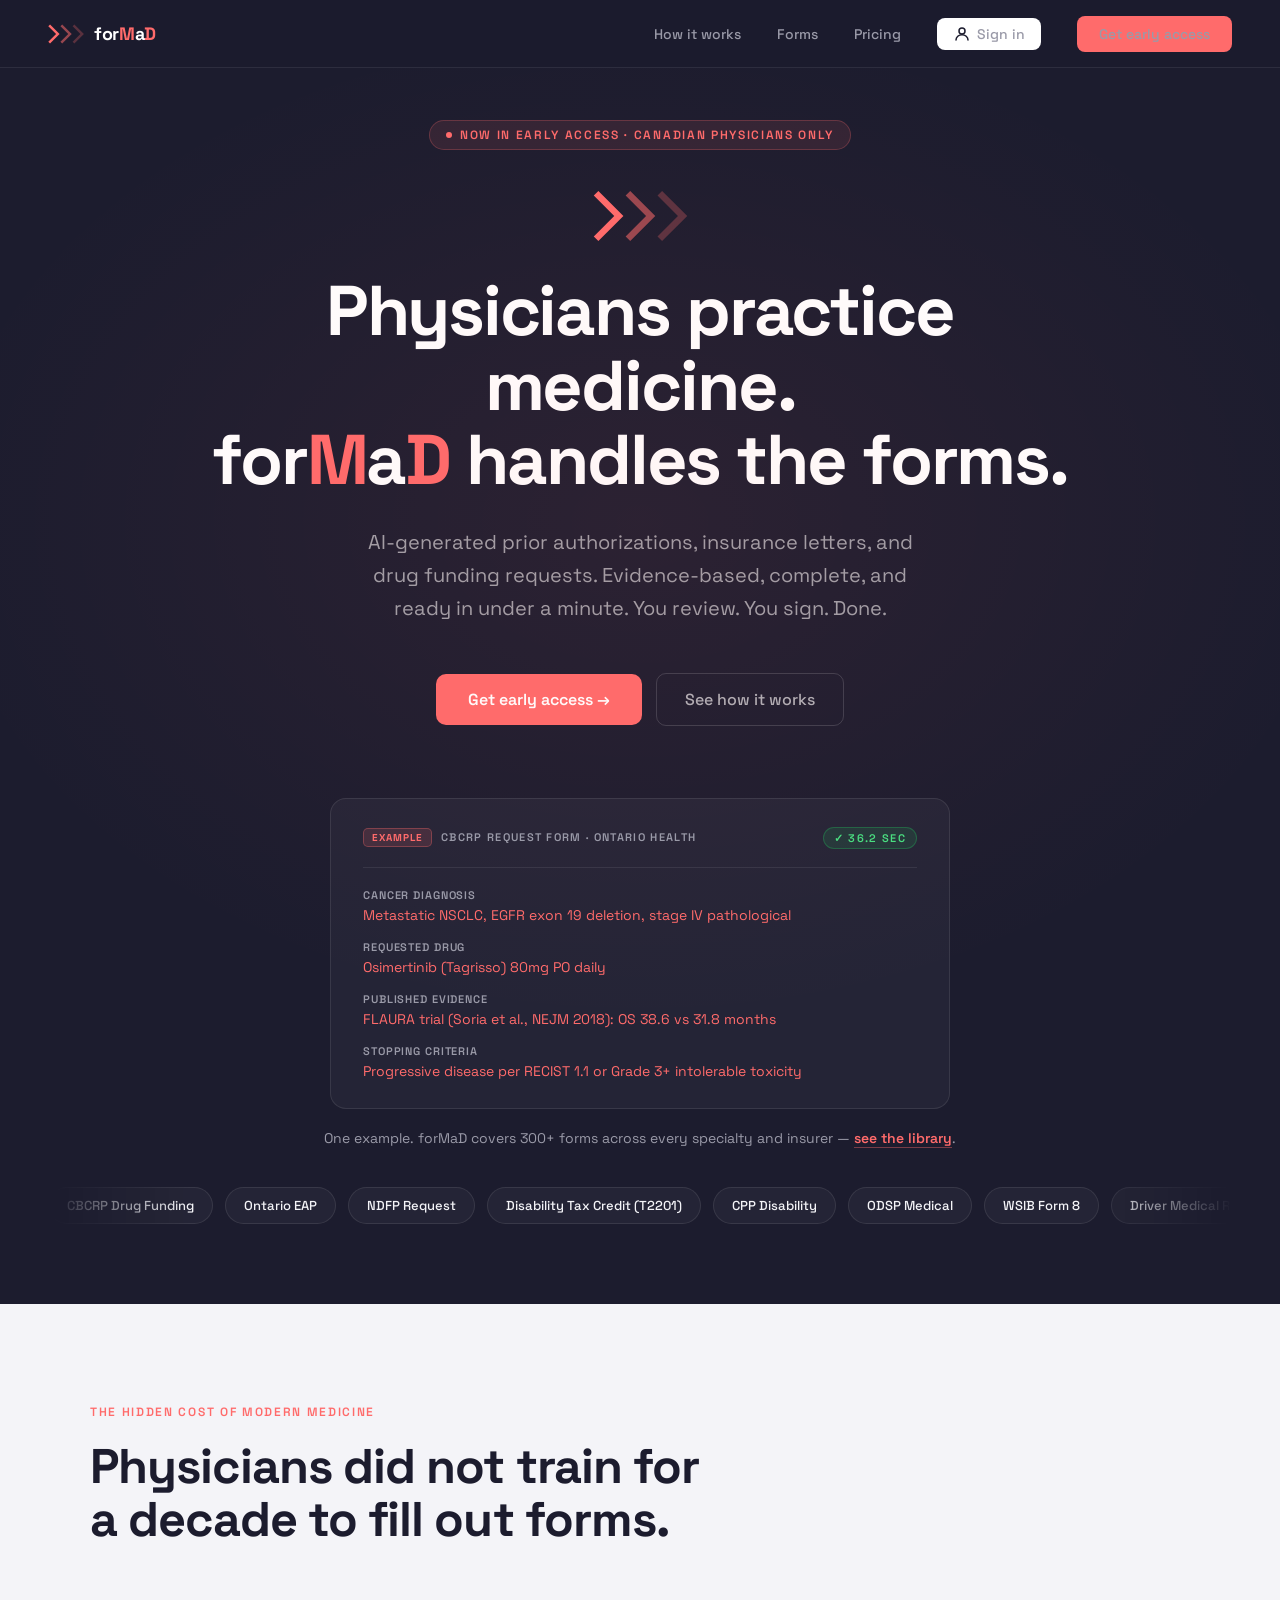
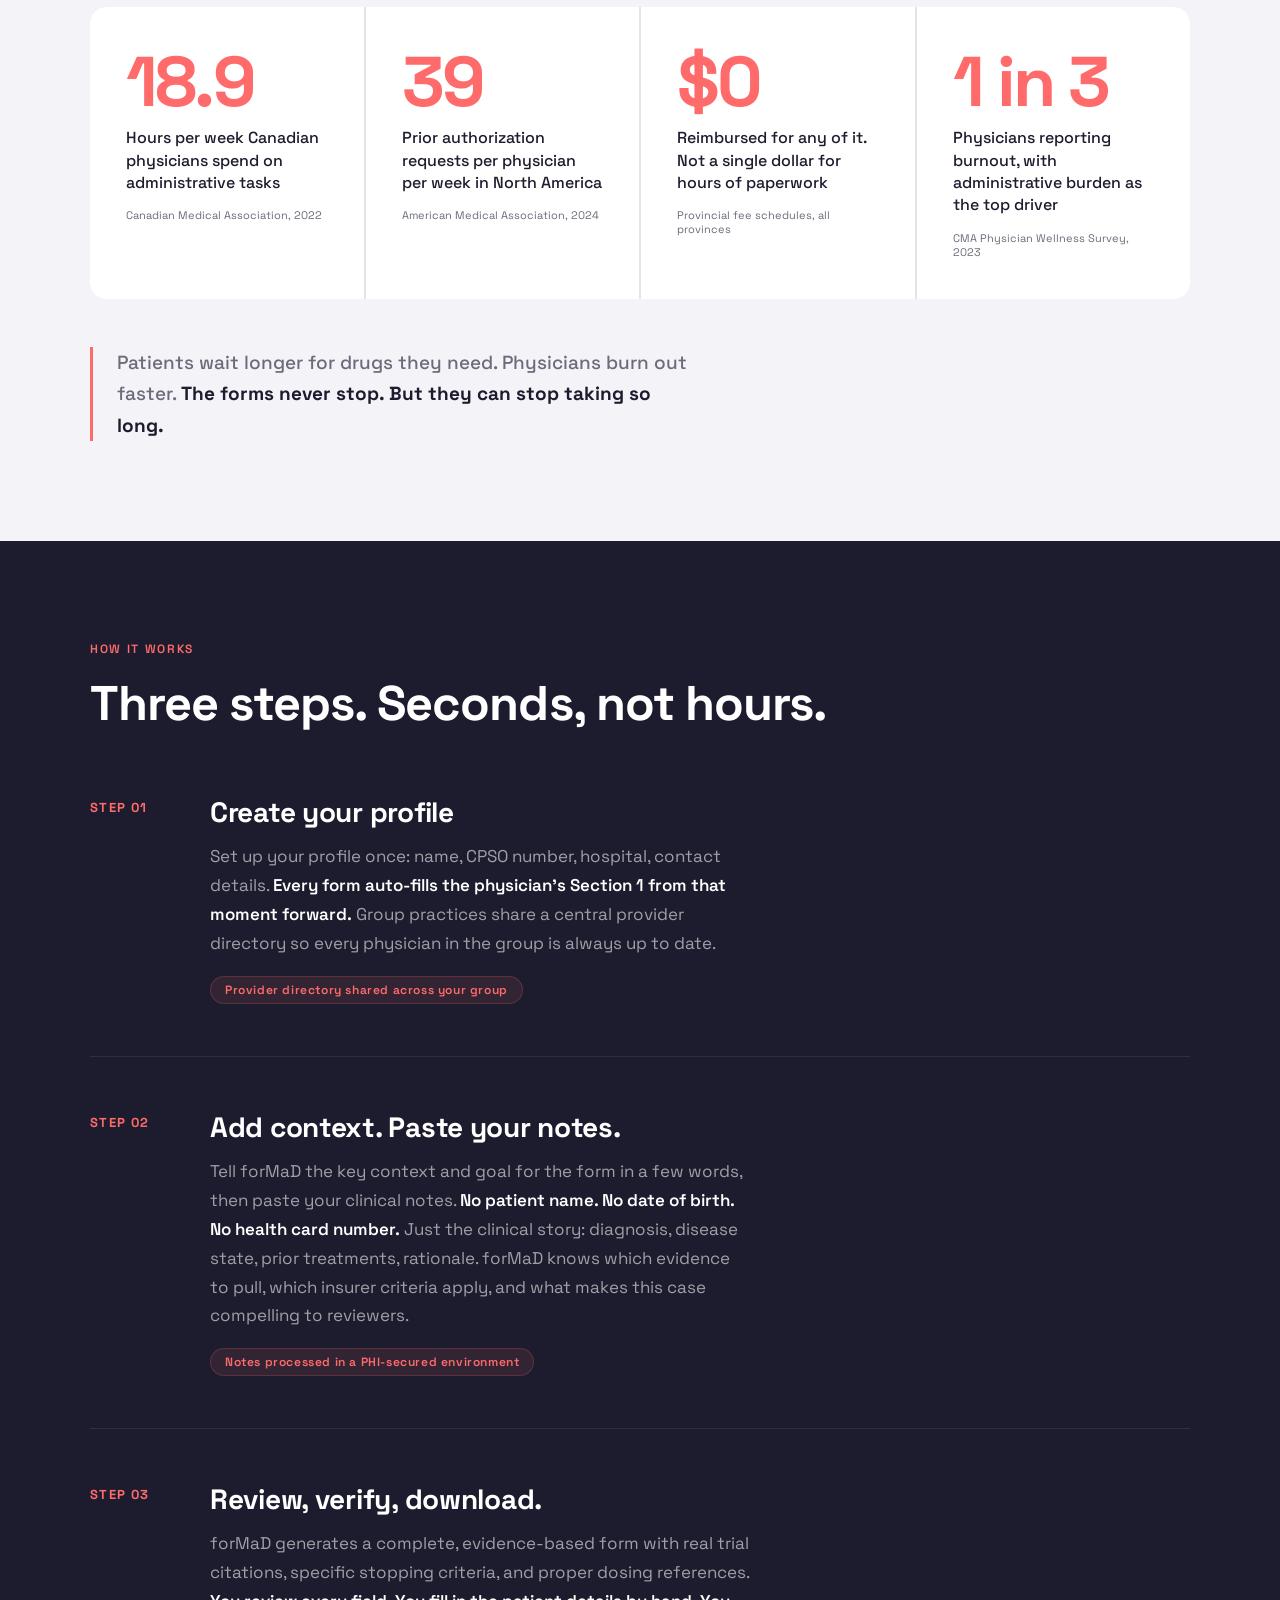
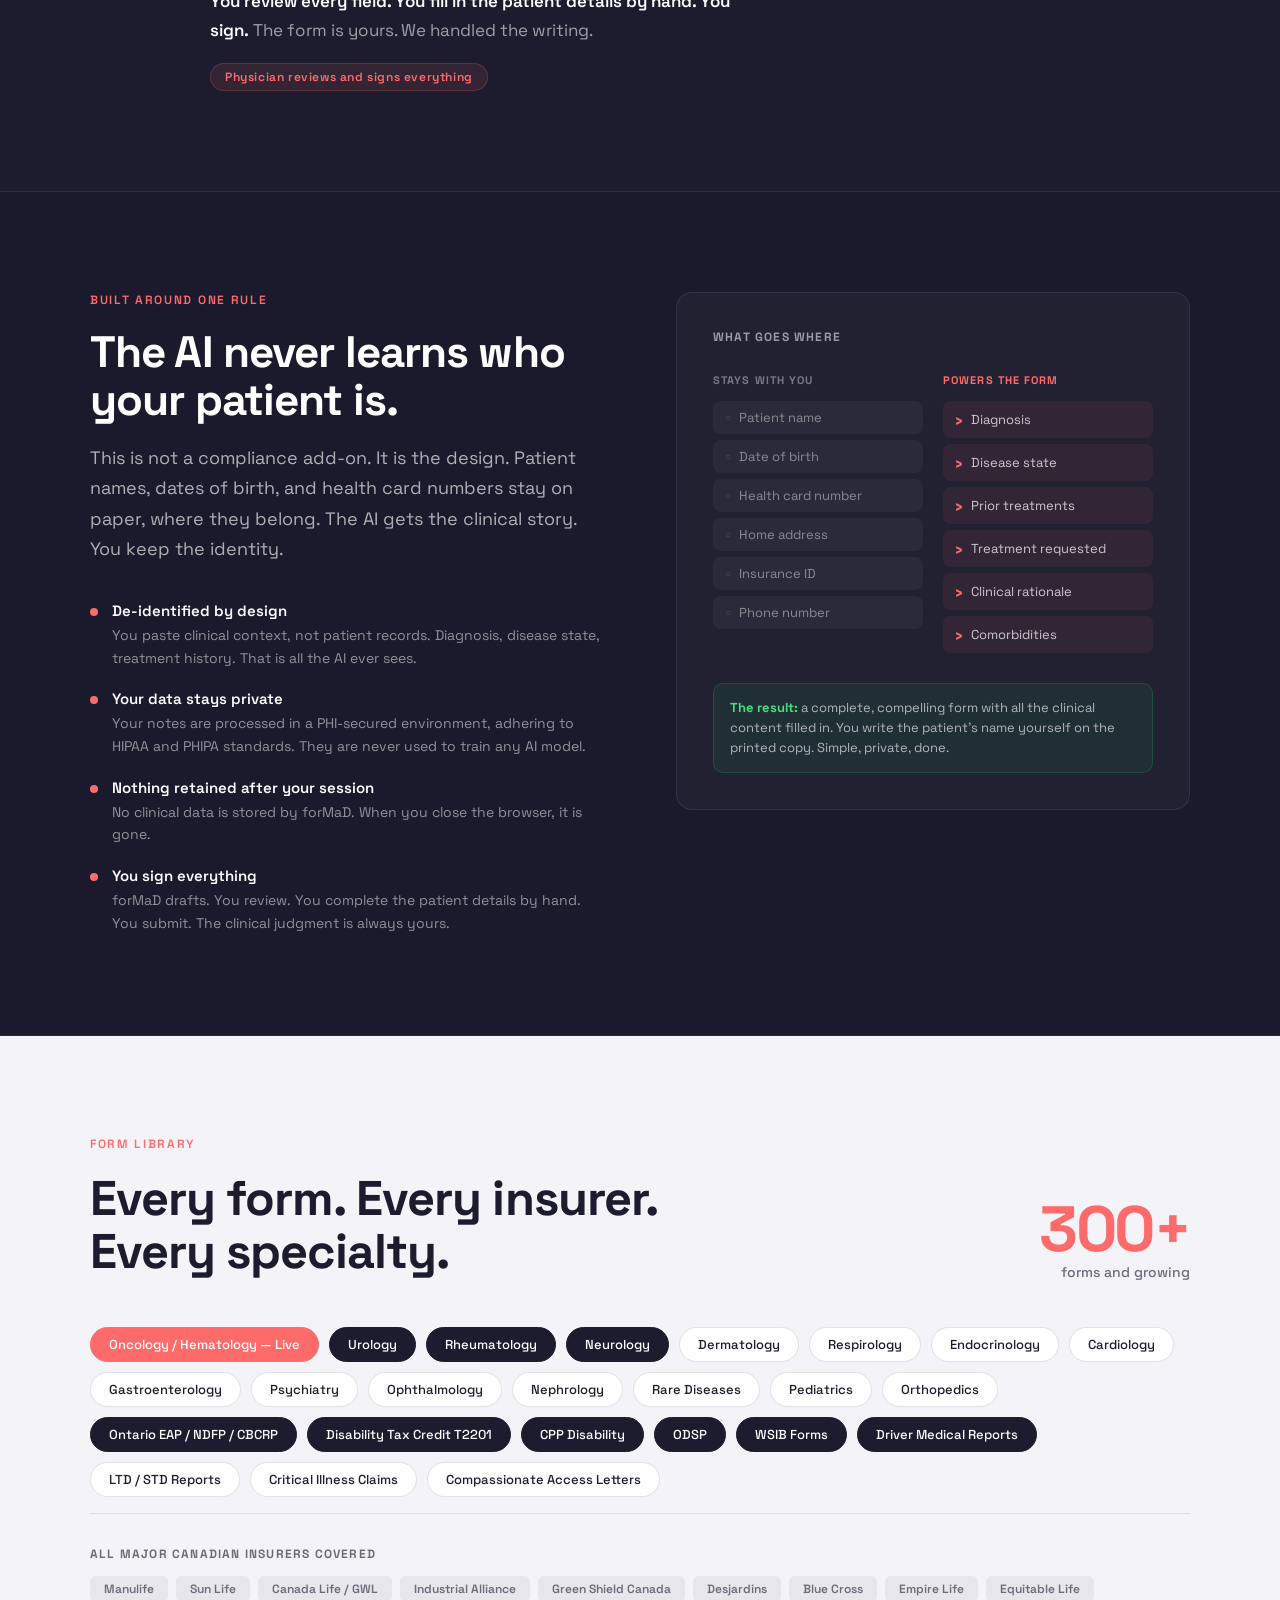
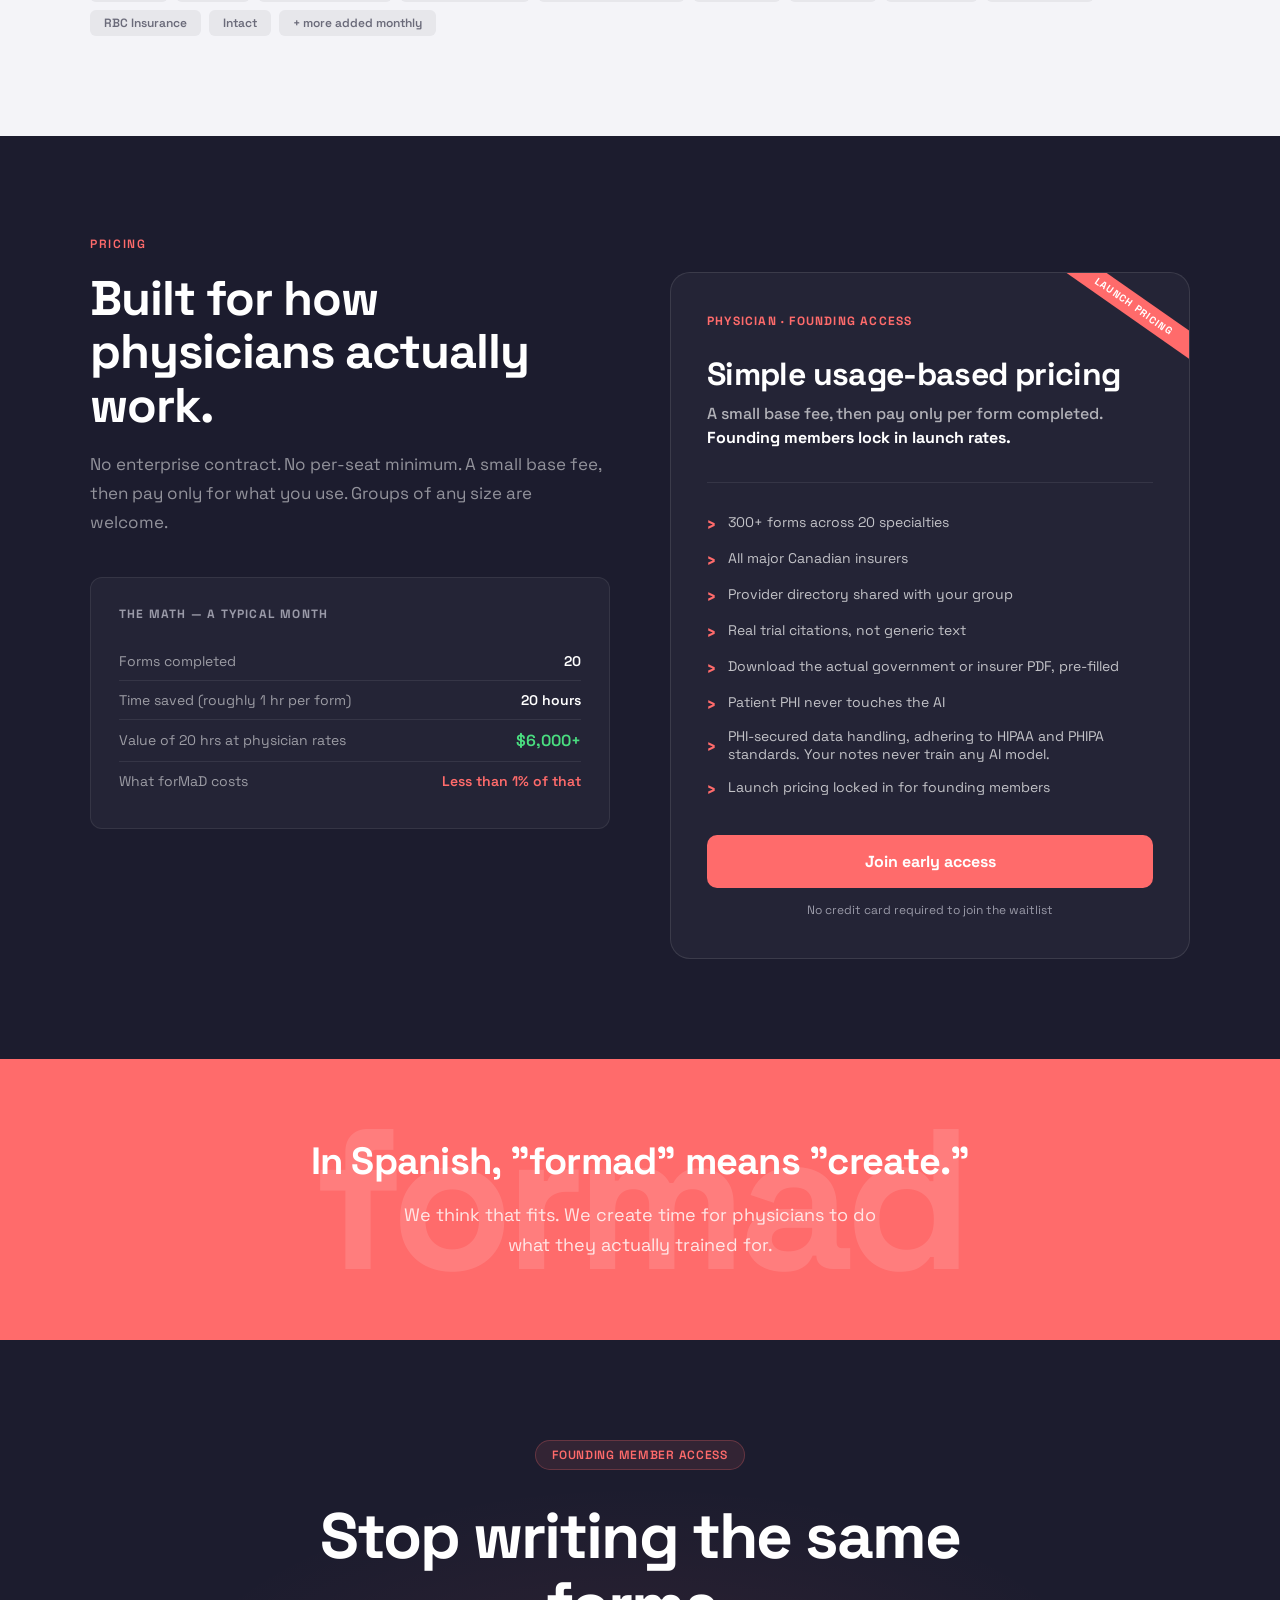
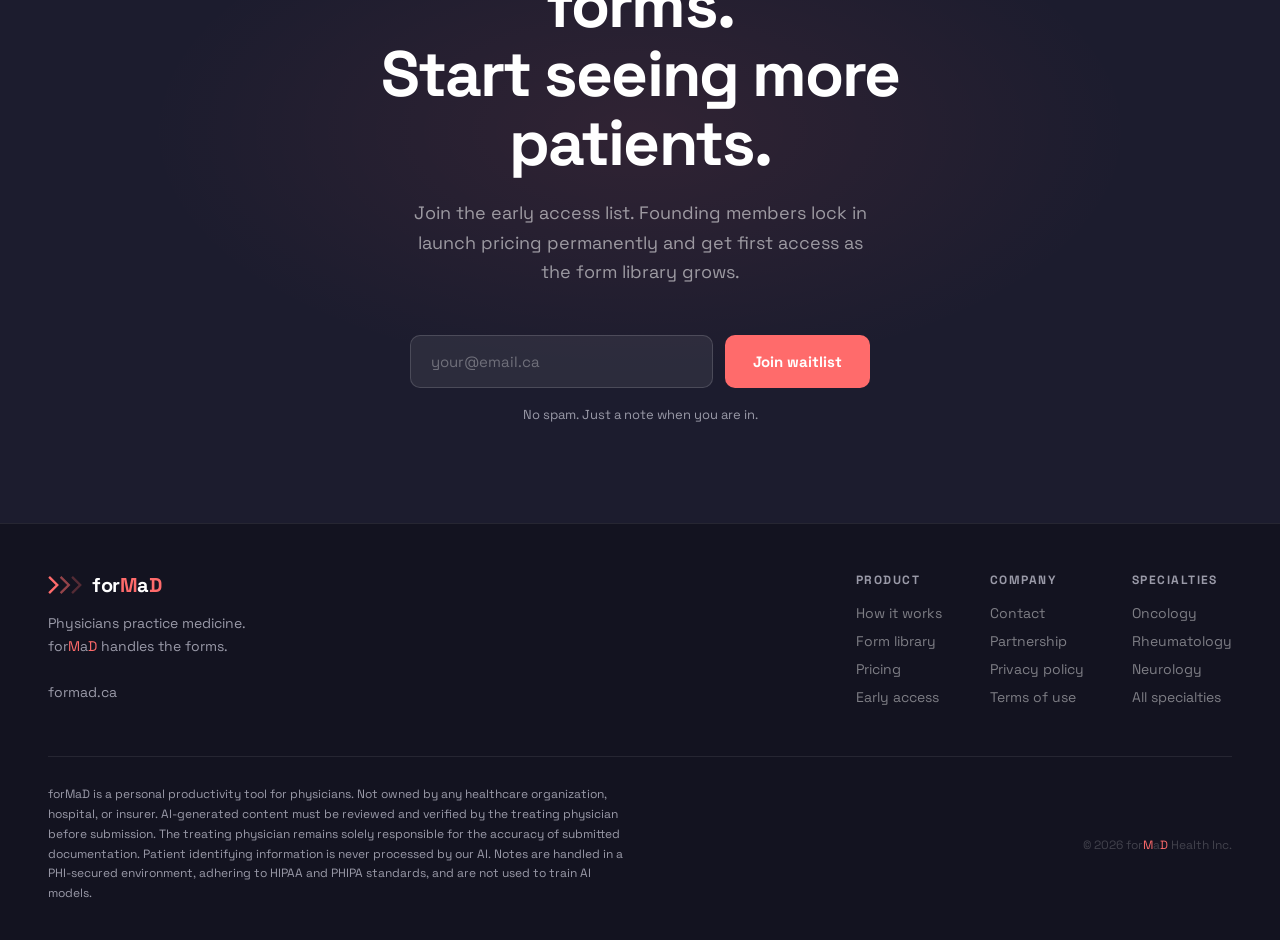
==== index.html @ 72b1dca3 "Add files via upload" ====
<!DOCTYPE html>
<html lang="en">
<head>
  <meta charset="UTF-8">
  <meta name="viewport" content="width=device-width, initial-scale=1.0">
  <title>forMaD — Physicians practice medicine. forMaD handles the forms.</title>
  <meta name="description" content="AI-assisted prior authorization and medical form completion for Canadian specialist physicians. 300+ forms, every insurer, every specialty.">
  <link rel="preconnect" href="https://fonts.googleapis.com">
  <link rel="preconnect" href="https://fonts.gstatic.com" crossorigin>
  <link href="https://fonts.googleapis.com/css2?family=Space+Grotesk:wght@300;400;500;600;700&display=swap" rel="stylesheet">
  <style>
    *, *::before, *::after { box-sizing: border-box; margin: 0; padding: 0; }

    :root {
      --dark:   #1C1C2E;
      --coral:  #FF6B6B;
      --c55:    rgba(255,107,107,0.55);
      --c25:    rgba(255,107,107,0.25);
      --c10:    rgba(255,107,107,0.10);
      --white:  #FFFFFF;
      --off:    #F4F4F8;
      --muted:  #9A9AA8;
      --dim:    #6B6B7A;
      --border: rgba(255,255,255,0.08);
      --r:      14px;
    }

    html { scroll-behavior: smooth; }

    body {
      font-family: 'Space Grotesk', sans-serif;
      background: var(--dark);
      color: var(--white);
      -webkit-font-smoothing: antialiased;
      overflow-x: hidden;
    }

    /* forMaD wordmark: M and D coral. Only in nav, hero h1, footer. Body text: plain forMaD */
    em.wm {
      font-style: normal;
      color: var(--coral);
    }

    /* ── NAV ─────────────────────────────────────────────────────────── */
    nav {
      position: fixed; top: 0; left: 0; right: 0; z-index: 100;
      display: flex; align-items: center; justify-content: space-between;
      padding: 0 48px; height: 68px;
      background: rgba(28,28,46,0.88);
      backdrop-filter: blur(16px);
      border-bottom: 1px solid var(--border);
    }

    .nav-logo { display: flex; align-items: center; gap: 10px; text-decoration: none; }

    /* chevron mark uses inline SVG from brand file */

    .nav-wordmark {
      font-size: 18px; font-weight: 700; letter-spacing: -0.02em; color: var(--white);
    }

    .nav-links { display: flex; align-items: center; gap: 36px; }
    .nav-links a {
      font-size: 14px; font-weight: 500; color: var(--muted);
      text-decoration: none; transition: color 0.2s;
    }
    .nav-links a:hover { color: var(--white); }

    .nav-cta {
      background: var(--coral); color: var(--white);
      padding: 9px 22px; border-radius: 8px;
      font-size: 14px; font-weight: 600;
      text-decoration: none; transition: opacity 0.2s;
    }
    .nav-cta:hover { opacity: 0.88; color: var(--white); }

    /* ── HERO ────────────────────────────────────────────────────────── */
    .hero {
      min-height: 100vh;
      display: flex; flex-direction: column;
      align-items: center; justify-content: center;
      padding: 120px 48px 80px;
      position: relative; overflow: hidden;
      text-align: center;
    }

    .hero::before {
      content: '';
      position: absolute; inset: 0;
      background: radial-gradient(ellipse 80% 55% at 50% 40%, rgba(255,107,107,0.07) 0%, transparent 70%);
      pointer-events: none;
    }

    .hero-eyebrow {
      display: inline-flex; align-items: center; gap: 8px;
      font-size: 12px; font-weight: 600; letter-spacing: 0.14em;
      text-transform: uppercase; color: var(--coral);
      background: var(--c10); border: 1px solid rgba(255,107,107,0.25);
      padding: 6px 16px; border-radius: 100px;
      margin-bottom: 40px;
    }

    .hero-eyebrow::before {
      content: ''; width: 6px; height: 6px;
      background: var(--coral); border-radius: 50%;
      animation: pulse 2s ease-in-out infinite;
    }

    @keyframes pulse {
      0%, 100% { opacity: 1; transform: scale(1); }
      50% { opacity: 0.35; transform: scale(0.65); }
    }

    .hero-mark {
      display: flex; justify-content: center; gap: 8px;
      margin-bottom: 32px;
    }

    .hero-h1 {
      font-size: clamp(40px, 5.5vw, 76px);
      font-weight: 700; line-height: 1.06;
      letter-spacing: -0.03em;
      max-width: 860px; margin: 0 auto 28px;
      color: var(--white);
    }

    /* Second line: M and D coral only */
    .hero-h1 .line2 { display: block; color: var(--white); }

    .hero-sub {
      font-size: clamp(16px, 1.8vw, 20px);
      font-weight: 400; line-height: 1.65;
      color: rgba(255,255,255,0.58);
      max-width: 560px; margin: 0 auto 48px;
    }

    .hero-actions {
      display: flex; gap: 14px; align-items: center;
      justify-content: center; flex-wrap: wrap;
    }

    .btn-primary {
      background: var(--coral); color: var(--white);
      padding: 15px 32px; border-radius: 10px;
      font-size: 16px; font-weight: 600;
      text-decoration: none; transition: all 0.2s;
      display: inline-flex; align-items: center; gap: 8px;
    }
    .btn-primary:hover { opacity: 0.9; transform: translateY(-1px); }

    .btn-ghost {
      color: rgba(255,255,255,0.65); padding: 15px 28px;
      border-radius: 10px; border: 1px solid rgba(255,255,255,0.15);
      font-size: 16px; font-weight: 500;
      text-decoration: none; transition: all 0.2s;
    }
    .btn-ghost:hover { border-color: rgba(255,255,255,0.35); color: var(--white); }

    /* Form preview */
    .form-preview {
      margin-top: 72px;
      background: rgba(255,255,255,0.04);
      border: 1px solid rgba(255,255,255,0.09);
      border-radius: 16px; padding: 28px 32px;
      max-width: 620px; width: 100%;
      text-align: left; position: relative;
    }

    .form-preview-header {
      font-size: 11px; font-weight: 600; letter-spacing: 0.12em;
      text-transform: uppercase; color: var(--muted);
      padding-bottom: 18px; border-bottom: 1px solid rgba(255,255,255,0.08);
      margin-bottom: 20px; display: flex; align-items: center; justify-content: space-between;
    }

    .fp-badge {
      display: inline-flex; align-items: center; gap: 6px;
      background: rgba(34,197,94,0.12); border: 1px solid rgba(34,197,94,0.3);
      color: #4ade80; padding: 3px 10px; border-radius: 100px;
      font-size: 11px; font-weight: 600;
    }

    .fp-example {
      display: inline-block; margin-right: 9px;
      background: rgba(255,107,107,0.14); border: 1px solid rgba(255,107,107,0.32);
      color: var(--coral); padding: 2px 8px; border-radius: 5px;
      font-size: 10px; font-weight: 700; letter-spacing: 0.1em;
    }

    .fp-caption {
      margin-top: 20px; text-align: center; font-size: 14px; color: var(--muted);
    }
    .fp-caption a { color: var(--coral); text-decoration: none; font-weight: 600; border-bottom: 1px solid rgba(255,107,107,0.4); }
    .fp-caption a:hover { border-bottom-color: var(--coral); }

    /* Rolling form-examples ticker */
    .ticker {
      margin-top: 40px; width: 100%; max-width: 100vw; overflow: hidden;
      -webkit-mask-image: linear-gradient(90deg, transparent, #000 12%, #000 88%, transparent);
      mask-image: linear-gradient(90deg, transparent, #000 12%, #000 88%, transparent);
    }
    .ticker-track {
      display: inline-flex; gap: 12px; white-space: nowrap;
      animation: tickerScroll 48s linear infinite;
      will-change: transform;
    }
    .ticker:hover .ticker-track { animation-play-state: paused; }
    .ticker-item {
      flex: 0 0 auto;
      background: rgba(255,255,255,0.04); border: 1px solid rgba(255,255,255,0.09);
      border-radius: 100px; padding: 9px 18px;
      font-size: 13px; font-weight: 500; color: var(--off);
    }
    @keyframes tickerScroll {
      from { transform: translateX(0); }
      to { transform: translateX(-50%); }
    }
    @media (prefers-reduced-motion: reduce) {
      .ticker-track { animation: none; }
    }

    .form-row { display: flex; flex-direction: column; gap: 4px; margin-bottom: 16px; }
    .form-row:last-of-type { margin-bottom: 0; }
    .form-label { font-size: 11px; font-weight: 600; letter-spacing: 0.08em; text-transform: uppercase; color: var(--muted); }
    .form-value {
      font-size: 14px; font-weight: 400; color: var(--coral);
      overflow: hidden; white-space: nowrap;
      max-width: 0; opacity: 0;
    }
    .form-value.v1 { animation: revealText 1.2s ease 0.8s forwards; }
    .form-value.v2 { animation: revealText 1.4s ease 2.4s forwards; }
    .form-value.v3 { animation: revealText 1.1s ease 4.2s forwards; }
    .form-value.v4 { animation: revealText 0.9s ease 5.8s forwards; }

    @keyframes revealText {
      0%   { max-width: 0; opacity: 0; }
      10%  { opacity: 1; }
      100% { max-width: 100%; opacity: 1; }
    }

    /* ── STATS ───────────────────────────────────────────────────────── */
    .stats {
      background: var(--off); color: var(--dark);
      padding: 100px 48px;
    }

    .container { max-width: 1100px; margin: 0 auto; }

    .eyebrow {
      font-size: 12px; font-weight: 600; letter-spacing: 0.14em;
      text-transform: uppercase; color: var(--coral);
      margin-bottom: 20px; display: block;
    }

    .stats-headline {
      font-size: clamp(30px, 3.8vw, 50px);
      font-weight: 700; line-height: 1.1;
      letter-spacing: -0.02em;
      max-width: 640px; margin-bottom: 60px; color: var(--dark);
    }

    .stats-grid {
      display: grid;
      grid-template-columns: repeat(auto-fit, minmax(220px, 1fr));
      gap: 2px; background: rgba(28,28,46,0.08);
      border-radius: 16px; overflow: hidden;
      margin-bottom: 48px;
    }

    .stat-card { background: var(--white); padding: 40px 36px; display: flex; flex-direction: column; gap: 10px; }

    .stat-num {
      font-size: clamp(48px, 5.5vw, 76px);
      font-weight: 700; line-height: 1;
      letter-spacing: -0.04em; color: var(--coral);
    }

    .stat-label { font-size: 16px; font-weight: 500; line-height: 1.4; color: var(--dark); }
    .stat-src { font-size: 11px; color: var(--dim); margin-top: 4px; }

    .stats-closer {
      font-size: 19px; font-weight: 500; line-height: 1.65;
      color: var(--dim); max-width: 600px;
      border-left: 3px solid var(--coral); padding-left: 24px;
    }
    .stats-closer strong { color: var(--dark); }

    /* ── HOW IT WORKS ────────────────────────────────────────────────── */
    .how { background: var(--dark); padding: 100px 48px; }

    .section-h2 {
      font-size: clamp(30px, 3.8vw, 50px);
      font-weight: 700; line-height: 1.1;
      letter-spacing: -0.02em; margin-bottom: 64px;
    }

    .steps { display: flex; flex-direction: column; }

    .step {
      display: grid; grid-template-columns: 80px 1fr;
      gap: 40px; padding: 52px 0;
      border-bottom: 1px solid var(--border);
      align-items: start;
    }
    .step:first-child { padding-top: 0; }
    .step:last-child { border-bottom: none; padding-bottom: 0; }

    .step-n {
      font-size: 13px; font-weight: 700; letter-spacing: 0.1em;
      color: var(--coral); padding-top: 5px;
      text-transform: uppercase;
    }

    .step-title {
      font-size: clamp(20px, 2.2vw, 28px);
      font-weight: 700; letter-spacing: -0.01em; margin-bottom: 12px;
    }

    .step-desc {
      font-size: 17px; font-weight: 400; line-height: 1.7;
      color: rgba(255,255,255,0.58); max-width: 540px;
    }

    .step-desc strong { color: var(--white); font-weight: 600; }

    .step-pill {
      display: inline-block; margin-top: 18px;
      background: var(--c10); border: 1px solid rgba(255,107,107,0.2);
      color: var(--coral); padding: 5px 14px; border-radius: 100px;
      font-size: 12px; font-weight: 600; letter-spacing: 0.05em;
    }

    /* ── PRIVACY ─────────────────────────────────────────────────────── */
    .privacy {
      background: #1A1A2C;
      border-top: 1px solid var(--border);
      border-bottom: 1px solid var(--border);
      padding: 100px 48px;
    }

    .privacy-grid {
      display: grid; grid-template-columns: 1fr 1fr;
      gap: 72px; align-items: start;
    }

    .privacy-h2 {
      font-size: clamp(28px, 3.5vw, 44px);
      font-weight: 700; line-height: 1.1;
      letter-spacing: -0.02em; margin-bottom: 18px;
    }

    .privacy-lead {
      font-size: 18px; line-height: 1.7;
      color: rgba(255,255,255,0.65); margin-bottom: 36px;
    }

    .privacy-pillars { display: flex; flex-direction: column; gap: 20px; }

    .pillar { display: flex; align-items: flex-start; gap: 14px; }

    .pillar-dot {
      width: 8px; height: 8px; border-radius: 50%;
      background: var(--coral); flex-shrink: 0; margin-top: 7px;
    }

    .pillar strong { display: block; font-size: 15px; font-weight: 600; margin-bottom: 4px; }
    .pillar span { font-size: 14px; color: rgba(255,255,255,0.52); line-height: 1.55; }

    /* PHI visual */
    .phi-visual {
      background: rgba(255,255,255,0.03);
      border: 1px solid rgba(255,255,255,0.08);
      border-radius: 16px; padding: 36px;
    }

    .phi-title {
      font-size: 12px; font-weight: 700; letter-spacing: 0.1em;
      text-transform: uppercase; color: var(--muted); margin-bottom: 28px;
    }

    .phi-cols { display: grid; grid-template-columns: 1fr 1fr; gap: 20px; }

    .phi-col h4 {
      font-size: 11px; font-weight: 700; letter-spacing: 0.1em;
      text-transform: uppercase; margin-bottom: 14px;
    }

    .phi-col.yours h4 { color: rgba(255,255,255,0.4); }
    .phi-col.ours h4 { color: var(--coral); }

    .phi-item {
      display: flex; align-items: center; gap: 8px;
      font-size: 13px; padding: 8px 12px;
      border-radius: 8px; margin-bottom: 6px;
    }

    .phi-item.stays {
      background: rgba(255,255,255,0.04);
      color: rgba(255,255,255,0.45);
    }

    .phi-item.goes {
      background: rgba(255,107,107,0.08);
      color: rgba(255,255,255,0.75);
    }

    .phi-item.stays::before { content: '○'; color: rgba(255,255,255,0.2); font-size: 10px; }
    .phi-item.goes::before { content: '›'; color: var(--coral); font-weight: 700; font-size: 16px; }

    .phi-note {
      margin-top: 24px; padding: 14px 16px;
      background: rgba(34,197,94,0.08);
      border: 1px solid rgba(34,197,94,0.2);
      border-radius: 10px;
      font-size: 13px; color: rgba(255,255,255,0.65); line-height: 1.55;
    }

    .phi-note strong { color: #4ade80; }

    /* ── FORM LIBRARY ────────────────────────────────────────────────── */
    .library { background: var(--off); color: var(--dark); padding: 100px 48px; }

    .library-top {
      display: flex; align-items: flex-end;
      justify-content: space-between; margin-bottom: 48px;
      flex-wrap: wrap; gap: 24px;
    }

    .library-h2 {
      font-size: clamp(30px, 3.8vw, 50px);
      font-weight: 700; line-height: 1.1;
      letter-spacing: -0.02em; color: var(--dark);
    }

    .lib-count {
      font-size: 64px; font-weight: 700;
      color: var(--coral); letter-spacing: -0.04em; line-height: 1;
    }
    .lib-count span {
      display: block; font-size: 14px; color: var(--dim);
      font-weight: 500; letter-spacing: 0; margin-top: 4px;
    }

    .chip-row { display: flex; flex-wrap: wrap; gap: 10px; margin-bottom: 10px; }

    .chip {
      padding: 8px 18px; border-radius: 100px;
      font-size: 13px; font-weight: 500;
      background: var(--white); color: var(--dark);
      border: 1px solid rgba(28,28,46,0.12);
    }
    .chip.on { background: var(--dark); color: var(--white); border-color: var(--dark); }
    .chip.live { background: var(--coral); color: var(--white); border-color: var(--coral); }

    .insurer-section { border-top: 1px solid rgba(28,28,46,0.1); padding-top: 32px; margin-top: 16px; }

    .insurer-label {
      font-size: 12px; font-weight: 700; letter-spacing: 0.1em;
      text-transform: uppercase; color: var(--dim); margin-bottom: 14px;
    }

    .insurer-pills { display: flex; flex-wrap: wrap; gap: 8px; }

    .ipill {
      padding: 5px 14px; border-radius: 6px;
      font-size: 12px; font-weight: 600;
      background: rgba(28,28,46,0.06); color: var(--dim);
    }

    /* ── PRICING ─────────────────────────────────────────────────────── */
    .pricing { background: var(--dark); padding: 100px 48px; }

    .pricing-inner { display: grid; grid-template-columns: 1fr 1fr; gap: 60px; align-items: start; }

    .pricing-h2 {
      font-size: clamp(30px, 3.8vw, 50px);
      font-weight: 700; line-height: 1.1;
      letter-spacing: -0.02em; margin-bottom: 18px;
    }

    .pricing-sub {
      font-size: 17px; line-height: 1.7;
      color: rgba(255,255,255,0.52); margin-bottom: 40px;
    }

    .roi {
      background: rgba(255,255,255,0.04);
      border: 1px solid var(--border);
      border-radius: 12px; padding: 28px;
    }

    .roi-title {
      font-size: 12px; font-weight: 700; letter-spacing: 0.1em;
      text-transform: uppercase; color: var(--muted); margin-bottom: 20px;
    }

    .roi-row {
      display: flex; justify-content: space-between;
      align-items: center; padding: 10px 0;
      border-bottom: 1px solid var(--border);
      font-size: 14px;
    }
    .roi-row:last-child { border-bottom: none; }
    .roi-row .lbl { color: rgba(255,255,255,0.55); }
    .roi-row .val { font-weight: 600; }
    .roi-row .val.coral { color: var(--coral); }
    .roi-row .val.green { color: #4ade80; font-size: 16px; }

    .plan-card {
      background: rgba(255,255,255,0.04);
      border: 1px solid rgba(255,255,255,0.1);
      border-radius: 20px; padding: 40px 36px;
      position: relative; overflow: hidden;
    }

    .plan-card::after {
      content: 'LAUNCH PRICING';
      position: absolute; top: 22px; right: -30px;
      background: var(--coral); color: var(--white);
      font-size: 10px; font-weight: 700; letter-spacing: 0.1em;
      padding: 5px 38px; transform: rotate(35deg);
    }

    .plan-name {
      font-size: 12px; font-weight: 700; letter-spacing: 0.1em;
      text-transform: uppercase; color: var(--coral); margin-bottom: 28px;
    }

    .plan-price { margin-bottom: 8px; }

    .price-big {
      font-size: 32px; font-weight: 700;
      letter-spacing: -0.02em; line-height: 1.1;
    }

    .price-per { font-size: 16px; color: var(--muted); font-weight: 400; }

    .price-form {
      font-size: 16px; font-weight: 500;
      color: rgba(255,255,255,0.65); margin-bottom: 32px; margin-top: 10px; line-height: 1.5;
    }
    .price-form strong { color: var(--white); }

    .plan-div { height: 1px; background: var(--border); margin: 28px 0; }

    .plan-feats { display: flex; flex-direction: column; gap: 13px; margin-bottom: 36px; }

    .plan-feat {
      display: flex; align-items: center; gap: 12px;
      font-size: 14px; color: rgba(255,255,255,0.72);
    }
    .plan-feat::before { content: '›'; color: var(--coral); font-size: 18px; font-weight: 700; flex-shrink: 0; }

    .plan-btn {
      display: block; text-align: center;
      background: var(--coral); color: var(--white);
      padding: 16px; border-radius: 10px;
      font-size: 16px; font-weight: 700;
      text-decoration: none; transition: opacity 0.2s;
    }
    .plan-btn:hover { opacity: 0.88; }

    .plan-note { text-align: center; font-size: 12px; color: var(--muted); margin-top: 14px; }

    .group-strip {
      margin-top: 22px; padding: 18px 22px;
      background: rgba(255,255,255,0.03);
      border: 1px solid var(--border);
      border-radius: 12px; display: flex;
      align-items: center; justify-content: space-between;
      gap: 14px; flex-wrap: wrap;
    }
    .group-strip span { font-size: 14px; color: rgba(255,255,255,0.55); }
    .group-strip strong { color: var(--white); }
    .group-strip a { color: var(--coral); font-weight: 600; font-size: 14px; text-decoration: none; }

    /* ── SPANISH ─────────────────────────────────────────────────────── */
    .spanish {
      background: var(--coral); color: var(--white);
      padding: 80px 48px; text-align: center; overflow: hidden;
      position: relative;
    }

    .spanish-bg {
      position: absolute; top: 50%; left: 50%; transform: translate(-50%,-50%);
      font-size: clamp(100px, 18vw, 200px); font-weight: 700;
      letter-spacing: -0.04em; opacity: 0.12; white-space: nowrap;
      pointer-events: none; user-select: none;
    }

    .spanish-content { position: relative; z-index: 1; }

    .spanish-def {
      font-size: clamp(22px, 3vw, 38px);
      font-weight: 700; line-height: 1.2; margin-bottom: 16px;
      letter-spacing: -0.02em;
    }

    .spanish-sub {
      font-size: 18px; opacity: 0.82; line-height: 1.65;
      max-width: 480px; margin: 0 auto;
    }

    /* ── CTA ─────────────────────────────────────────────────────────── */
    .cta-sec {
      background: var(--dark); padding: 100px 48px;
      text-align: center; position: relative; overflow: hidden;
    }

    .cta-sec::before {
      content: '';
      position: absolute; inset: 0;
      background: radial-gradient(ellipse 55% 45% at 50% 50%, rgba(255,107,107,0.09) 0%, transparent 70%);
      pointer-events: none;
    }

    .founding-pill {
      display: inline-flex; align-items: center; gap: 8px;
      background: var(--c10); border: 1px solid rgba(255,107,107,0.25);
      padding: 6px 16px; border-radius: 100px;
      font-size: 12px; font-weight: 600; color: var(--coral);
      margin-bottom: 32px; letter-spacing: 0.06em; text-transform: uppercase;
    }

    .cta-h2 {
      font-size: clamp(34px, 5vw, 64px);
      font-weight: 700; line-height: 1.08;
      letter-spacing: -0.03em; margin-bottom: 20px;
      max-width: 700px; margin-left: auto; margin-right: auto;
      position: relative; z-index: 1;
    }

    .cta-sub {
      font-size: 18px; color: rgba(255,255,255,0.55);
      margin-bottom: 48px; max-width: 460px;
      margin-left: auto; margin-right: auto; line-height: 1.65;
      position: relative; z-index: 1;
    }

    .email-form {
      display: flex; gap: 12px; max-width: 460px;
      margin: 0 auto; flex-wrap: wrap; justify-content: center;
      position: relative; z-index: 1;
    }

    .email-in {
      flex: 1; min-width: 220px; padding: 16px 20px;
      background: rgba(255,255,255,0.07);
      border: 1px solid rgba(255,255,255,0.15);
      border-radius: 10px; font-size: 15px;
      color: var(--white); font-family: 'Space Grotesk', sans-serif;
      outline: none; transition: border-color 0.2s;
    }
    .email-in::placeholder { color: rgba(255,255,255,0.32); }
    .email-in:focus { border-color: var(--coral); }

    .email-btn {
      background: var(--coral); color: var(--white);
      padding: 16px 28px; border-radius: 10px;
      font-size: 15px; font-weight: 700;
      border: none; cursor: pointer;
      font-family: 'Space Grotesk', sans-serif;
      transition: opacity 0.2s;
    }
    .email-btn:hover { opacity: 0.88; }

    .cta-note { font-size: 13px; color: var(--muted); margin-top: 18px; position: relative; z-index: 1; }

    /* ── FOOTER ──────────────────────────────────────────────────────── */
    footer {
      background: #131320;
      padding: 48px 48px 36px;
      border-top: 1px solid var(--border);
    }

    .footer-top {
      display: flex; align-items: flex-start;
      justify-content: space-between; margin-bottom: 40px;
      flex-wrap: wrap; gap: 32px;
    }

    .footer-brand { max-width: 300px; }

    .footer-logo { display: flex; align-items: center; gap: 10px; margin-bottom: 14px; }

    .footer-wm { font-size: 20px; font-weight: 700; letter-spacing: -0.02em; color: var(--white); }

    .footer-tag { font-size: 14px; color: var(--muted); line-height: 1.65; }

    .footer-cols { display: flex; gap: 48px; flex-wrap: wrap; }

    .footer-col h4 {
      font-size: 12px; font-weight: 700; letter-spacing: 0.12em;
      text-transform: uppercase; color: var(--muted); margin-bottom: 16px;
    }

    .footer-col a {
      display: block; font-size: 14px; color: rgba(255,255,255,0.45);
      text-decoration: none; margin-bottom: 10px; transition: color 0.2s;
    }
    .footer-col a:hover { color: var(--white); }

    .footer-bottom {
      border-top: 1px solid var(--border); padding-top: 28px;
      display: flex; align-items: center; justify-content: space-between;
      flex-wrap: wrap; gap: 16px;
    }

    .footer-legal { font-size: 12px; color: var(--muted); line-height: 1.65; max-width: 580px; }
    .footer-corp { font-size: 12px; color: rgba(255,255,255,0.2); white-space: nowrap; }

    /* ── RESPONSIVE ──────────────────────────────────────────────────── */
    @media (max-width: 768px) {
      nav { padding: 0 20px; }
      .nav-links { display: none; }
      .hero, .stats, .how, .privacy, .library, .pricing, .cta-sec, footer { padding: 72px 24px; }
      .pricing-inner, .privacy-grid { grid-template-columns: 1fr; }
      .stats-grid { grid-template-columns: 1fr 1fr; }
      .footer-top { flex-direction: column; }
      .footer-cols { gap: 28px; }
      .step { grid-template-columns: 1fr; gap: 10px; }
      .library-top { flex-direction: column; align-items: flex-start; }
      .phi-cols { grid-template-columns: 1fr; }
    }
    @media (max-width: 480px) {
      .stats-grid { grid-template-columns: 1fr; }
    }

    /* ── SCROLL FADE ─────────────────────────────────────────────────── */
    .fu { opacity: 0; transform: translateY(24px); transition: opacity 0.65s ease, transform 0.65s ease; }
    .fu.in { opacity: 1; transform: translateY(0); }
  
    .nav-portal {
      display: flex; align-items: center; gap: 6px;
      color: var(--dark); text-decoration: none;
      font-size: 13px; font-weight: 600;
      padding: 7px 16px; border-radius: 8px;
      background: var(--white);
      transition: all 0.2s;
    }
    .nav-portal:hover { background: #f0f0f0; }
    .nav-portal svg { flex-shrink: 0; stroke: var(--dark); }

  </style>
</head>
<body>

<!-- NAV -->
<nav>
  <a href="#" class="nav-logo">
    <svg width="36" height="28" viewBox="8 33 98 54" xmlns="http://www.w3.org/2000/svg">
      <g transform="translate(13.58,60)">
        <path d="M-0.00 -26.00 L 26.00 -0.00 L 0.00 26.00 L -4.77 21.23 L 16.47 -0.00 L -4.77 -21.23 Z" fill="#FF6B6B"/>
      <path d="M33.09 -26.00 L 59.09 -0.00 L 33.09 26.00 L 28.33 21.23 L 49.56 -0.00 L 28.33 -21.23 Z" fill="#FF6B6B" opacity="0.55"/>
      <path d="M66.19 -26.00 L 92.19 -0.00 L 66.19 26.00 L 61.42 21.23 L 82.65 -0.00 L 61.42 -21.23 Z" fill="#FF6B6B" opacity="0.28"/>
      </g>
    </svg>
    <span class="nav-wordmark">for<em class="wm">M</em>a<em class="wm">D</em></span>
  </a>
  <div class="nav-links">
    <a href="#how">How it works</a>
    <a href="#forms">Forms</a>
    <a href="#pricing">Pricing</a>
    <a href="https://app.formad.health/login" class="nav-portal" title="Physician portal" target="_blank">
      <svg width="18" height="18" viewBox="0 0 24 24" fill="none" stroke="currentColor" stroke-width="2" stroke-linecap="round" stroke-linejoin="round"><circle cx="12" cy="8" r="4"/><path d="M4 20c0-4 3.6-7 8-7s8 3 8 7"/></svg>
      <span>Sign in</span>
    </a>
    <a href="#early-access" class="nav-cta">Get early access</a>
  </div>
</nav>

<!-- HERO -->
<section class="hero">
  <div class="hero-eyebrow">Now in early access · Canadian physicians only</div>

  <div class="hero-mark">
<svg viewBox="8 33 98 54" height="52" xmlns="http://www.w3.org/2000/svg">
    <g transform="translate(13.58,60)">
      <path d="M-0.00 -26.00 L 26.00 -0.00 L 0.00 26.00 L -4.77 21.23 L 16.47 -0.00 L -4.77 -21.23 Z" fill="#FF6B6B"/>
      <path d="M33.09 -26.00 L 59.09 -0.00 L 33.09 26.00 L 28.33 21.23 L 49.56 -0.00 L 28.33 -21.23 Z" fill="#FF6B6B" opacity="0.55"/>
      <path d="M66.19 -26.00 L 92.19 -0.00 L 66.19 26.00 L 61.42 21.23 L 82.65 -0.00 L 61.42 -21.23 Z" fill="#FF6B6B" opacity="0.28"/>
    </g>
  </svg>
  </div>

  <h1 class="hero-h1">
    Physicians practice medicine.
    <span class="line2">for<em class="wm">M</em>a<em class="wm">D</em> handles the forms.</span>
  </h1>

  <p class="hero-sub">
    AI-generated prior authorizations, insurance letters, and drug funding requests. Evidence-based, complete, and ready in under a minute. You review. You sign. Done.
  </p>

  <div class="hero-actions">
    <a href="#early-access" class="btn-primary">Get early access →</a>
    <a href="#how" class="btn-ghost">See how it works</a>
  </div>

  <div class="form-preview">
    <div class="form-preview-header">
      <span><span class="fp-example">Example</span>CBCRP Request Form · Ontario Health</span>
      <span class="fp-badge">✓ 36.2 sec</span>
    </div>
    <div class="form-row">
      <span class="form-label">Cancer Diagnosis</span>
      <span class="form-value v1">Metastatic NSCLC, EGFR exon 19 deletion, stage IV pathological</span>
    </div>
    <div class="form-row">
      <span class="form-label">Requested Drug</span>
      <span class="form-value v2">Osimertinib (Tagrisso) 80mg PO daily</span>
    </div>
    <div class="form-row">
      <span class="form-label">Published Evidence</span>
      <span class="form-value v3">FLAURA trial (Soria et al., NEJM 2018): OS 38.6 vs 31.8 months</span>
    </div>
    <div class="form-row">
      <span class="form-label">Stopping Criteria</span>
      <span class="form-value v4">Progressive disease per RECIST 1.1 or Grade 3+ intolerable toxicity</span>
    </div>
  </div>

  <p class="fp-caption">One example. forMaD covers 300+ forms across every specialty and insurer &mdash; <a href="#forms">see the library</a>.</p>

  <!-- ROLLING FORM EXAMPLES -->
  <div class="ticker" aria-hidden="true">
    <div class="ticker-track">
      <span class="ticker-item">CBCRP Drug Funding</span>
      <span class="ticker-item">Ontario EAP</span>
      <span class="ticker-item">NDFP Request</span>
      <span class="ticker-item">Disability Tax Credit (T2201)</span>
      <span class="ticker-item">CPP Disability</span>
      <span class="ticker-item">ODSP Medical</span>
      <span class="ticker-item">WSIB Form 8</span>
      <span class="ticker-item">Driver Medical Report</span>
      <span class="ticker-item">LTD / STD Reports</span>
      <span class="ticker-item">Manulife Prior Auth</span>
      <span class="ticker-item">Sun Life PA</span>
      <span class="ticker-item">Green Shield Special Auth</span>
      <span class="ticker-item">Compassionate Access Letter</span>
      <span class="ticker-item">Critical Illness Claim</span>
      <span class="ticker-item">Biologic Prior Authorization</span>
      <!-- duplicate set for seamless loop -->
      <span class="ticker-item">CBCRP Drug Funding</span>
      <span class="ticker-item">Ontario EAP</span>
      <span class="ticker-item">NDFP Request</span>
      <span class="ticker-item">Disability Tax Credit (T2201)</span>
      <span class="ticker-item">CPP Disability</span>
      <span class="ticker-item">ODSP Medical</span>
      <span class="ticker-item">WSIB Form 8</span>
      <span class="ticker-item">Driver Medical Report</span>
      <span class="ticker-item">LTD / STD Reports</span>
      <span class="ticker-item">Manulife Prior Auth</span>
      <span class="ticker-item">Sun Life PA</span>
      <span class="ticker-item">Green Shield Special Auth</span>
      <span class="ticker-item">Compassionate Access Letter</span>
      <span class="ticker-item">Critical Illness Claim</span>
      <span class="ticker-item">Biologic Prior Authorization</span>
    </div>
  </div>
</section>

<!-- STATS -->
<section class="stats" id="problem">
  <div class="container">
    <span class="eyebrow">The hidden cost of modern medicine</span>
    <h2 class="stats-headline fu">
      Physicians did not train for a decade to fill out forms.
    </h2>

    <div class="stats-grid fu">
      <div class="stat-card">
        <div class="stat-num">18.9</div>
        <div class="stat-label">Hours per week Canadian physicians spend on administrative tasks</div>
        <div class="stat-src">Canadian Medical Association, 2022</div>
      </div>
      <div class="stat-card">
        <div class="stat-num">39</div>
        <div class="stat-label">Prior authorization requests per physician per week in North America</div>
        <div class="stat-src">American Medical Association, 2024</div>
      </div>
      <div class="stat-card">
        <div class="stat-num">$0</div>
        <div class="stat-label">Reimbursed for any of it. Not a single dollar for hours of paperwork</div>
        <div class="stat-src">Provincial fee schedules, all provinces</div>
      </div>
      <div class="stat-card">
        <div class="stat-num">1 in 3</div>
        <div class="stat-label">Physicians reporting burnout, with administrative burden as the top driver</div>
        <div class="stat-src">CMA Physician Wellness Survey, 2023</div>
      </div>
    </div>

    <div class="stats-closer fu">
      Patients wait longer for drugs they need. Physicians burn out faster.
      <strong>The forms never stop. But they can stop taking so long.</strong>
    </div>
  </div>
</section>

<!-- HOW IT WORKS -->
<section class="how" id="how">
  <div class="container">
    <span class="eyebrow">How it works</span>
    <h2 class="section-h2 fu">Three steps. Seconds, not hours.</h2>

    <div class="steps">
      <div class="step fu">
        <div class="step-n">Step 01</div>
        <div>
          <div class="step-title">Create your profile</div>
          <p class="step-desc">
            Set up your profile once: name, CPSO number, hospital, contact details.
            <strong>Every form auto-fills the physician's Section 1 from that moment forward.</strong>
            Group practices share a central provider directory so every physician in the group is always up to date.
          </p>
          <span class="step-pill">Provider directory shared across your group</span>
        </div>
      </div>

      <div class="step fu">
        <div class="step-n">Step 02</div>
        <div>
          <div class="step-title">Add context. Paste your notes.</div>
          <p class="step-desc">
            Tell forMaD the key context and goal for the form in a few words, then paste your clinical notes.
            <strong>No patient name. No date of birth. No health card number.</strong>
            Just the clinical story: diagnosis, disease state, prior treatments, rationale.
            forMaD knows which evidence to pull, which insurer criteria apply, and what makes this case compelling to reviewers.
          </p>
          <span class="step-pill">Notes processed in a PHI-secured environment</span>
        </div>
      </div>

      <div class="step fu">
        <div class="step-n">Step 03</div>
        <div>
          <div class="step-title">Review, verify, download.</div>
          <p class="step-desc">
            forMaD generates a complete, evidence-based form with real trial citations,
            specific stopping criteria, and proper dosing references.
            <strong>You review every field. You fill in the patient details by hand. You sign.</strong>
            The form is yours. We handled the writing.
          </p>
          <span class="step-pill">Physician reviews and signs everything</span>
        </div>
      </div>
    </div>
  </div>
</section>

<!-- PRIVACY -->
<section class="privacy">
  <div class="container">
    <div class="privacy-grid">

      <div class="fu">
        <span class="eyebrow">Built around one rule</span>
        <h2 class="privacy-h2">The AI never learns who your patient is.</h2>
        <p class="privacy-lead">
          This is not a compliance add-on. It is the design. Patient names, dates of birth, and health card numbers stay on paper, where they belong. The AI gets the clinical story. You keep the identity.
        </p>
        <div class="privacy-pillars">
          <div class="pillar">
            <div class="pillar-dot"></div>
            <div>
              <strong>De-identified by design</strong>
              <span>You paste clinical context, not patient records. Diagnosis, disease state, treatment history. That is all the AI ever sees.</span>
            </div>
          </div>
          <div class="pillar">
            <div class="pillar-dot"></div>
            <div>
              <strong>Your data stays private</strong>
              <span>Your notes are processed in a PHI-secured environment, adhering to HIPAA and PHIPA standards. They are never used to train any AI model.</span>
            </div>
          </div>
          <div class="pillar">
            <div class="pillar-dot"></div>
            <div>
              <strong>Nothing retained after your session</strong>
              <span>No clinical data is stored by forMaD. When you close the browser, it is gone.</span>
            </div>
          </div>
          <div class="pillar">
            <div class="pillar-dot"></div>
            <div>
              <strong>You sign everything</strong>
              <span>forMaD drafts. You review. You complete the patient details by hand. You submit. The clinical judgment is always yours.</span>
            </div>
          </div>
        </div>
      </div>

      <div class="phi-visual fu">
        <div class="phi-title">What goes where</div>
        <div class="phi-cols">
          <div class="phi-col yours">
            <h4>Stays with you</h4>
            <div class="phi-item stays">Patient name</div>
            <div class="phi-item stays">Date of birth</div>
            <div class="phi-item stays">Health card number</div>
            <div class="phi-item stays">Home address</div>
            <div class="phi-item stays">Insurance ID</div>
            <div class="phi-item stays">Phone number</div>
          </div>
          <div class="phi-col ours">
            <h4>Powers the form</h4>
            <div class="phi-item goes">Diagnosis</div>
            <div class="phi-item goes">Disease state</div>
            <div class="phi-item goes">Prior treatments</div>
            <div class="phi-item goes">Treatment requested</div>
            <div class="phi-item goes">Clinical rationale</div>
            <div class="phi-item goes">Comorbidities</div>
          </div>
        </div>
        <div class="phi-note">
          <strong>The result:</strong> a complete, compelling form with all the clinical content filled in. You write the patient's name yourself on the printed copy. Simple, private, done.
        </div>
      </div>

    </div>
  </div>
</section>

<!-- FORM LIBRARY -->
<section class="library" id="forms">
  <div class="container">
    <div class="library-top">
      <div>
        <span class="eyebrow" style="color:var(--coral)">Form library</span>
        <h2 class="library-h2 fu">Every form. Every insurer.<br>Every specialty.</h2>
      </div>
      <div class="fu" style="text-align:right">
        <div class="lib-count">300+<span>forms and growing</span></div>
      </div>
    </div>

    <div class="chip-row fu">
      <span class="chip live">Oncology / Hematology — Live</span>
      <span class="chip on">Urology</span>
      <span class="chip on">Rheumatology</span>
      <span class="chip on">Neurology</span>
      <span class="chip">Dermatology</span>
      <span class="chip">Respirology</span>
      <span class="chip">Endocrinology</span>
      <span class="chip">Cardiology</span>
      <span class="chip">Gastroenterology</span>
      <span class="chip">Psychiatry</span>
      <span class="chip">Ophthalmology</span>
      <span class="chip">Nephrology</span>
      <span class="chip">Rare Diseases</span>
      <span class="chip">Pediatrics</span>
      <span class="chip">Orthopedics</span>
    </div>

    <div class="chip-row fu" style="margin-top:0">
      <span class="chip on">Ontario EAP / NDFP / CBCRP</span>
      <span class="chip on">Disability Tax Credit T2201</span>
      <span class="chip on">CPP Disability</span>
      <span class="chip on">ODSP</span>
      <span class="chip on">WSIB Forms</span>
      <span class="chip on">Driver Medical Reports</span>
      <span class="chip">LTD / STD Reports</span>
      <span class="chip">Critical Illness Claims</span>
      <span class="chip">Compassionate Access Letters</span>
    </div>

    <div class="insurer-section fu">
      <div class="insurer-label">All major Canadian insurers covered</div>
      <div class="insurer-pills">
        <span class="ipill">Manulife</span>
        <span class="ipill">Sun Life</span>
        <span class="ipill">Canada Life / GWL</span>
        <span class="ipill">Industrial Alliance</span>
        <span class="ipill">Green Shield Canada</span>
        <span class="ipill">Desjardins</span>
        <span class="ipill">Blue Cross</span>
        <span class="ipill">Empire Life</span>
        <span class="ipill">Equitable Life</span>
        <span class="ipill">RBC Insurance</span>
        <span class="ipill">Intact</span>
        <span class="ipill">+ more added monthly</span>
      </div>
    </div>
  </div>
</section>

<!-- PRICING -->
<section class="pricing" id="pricing">
  <div class="container">
    <span class="eyebrow">Pricing</span>
    <div class="pricing-inner">
      <div class="fu">
        <h2 class="pricing-h2">Built for how physicians actually work.</h2>
        <p class="pricing-sub">
          No enterprise contract. No per-seat minimum. A small base fee, then pay only for what you use. Groups of any size are welcome.
        </p>
        <div class="roi">
          <div class="roi-title">The math — a typical month</div>
          <div class="roi-row"><span class="lbl">Forms completed</span><span class="val">20</span></div>
          <div class="roi-row"><span class="lbl">Time saved (roughly 1 hr per form)</span><span class="val">20 hours</span></div>
          <div class="roi-row"><span class="lbl">Value of 20 hrs at physician rates</span><span class="val green">$6,000+</span></div>
          <div class="roi-row"><span class="lbl">What forMaD costs</span><span class="val coral">Less than 1% of that</span></div>
        </div>
      </div>

      <div class="fu">
        <div class="plan-card">
          <div class="plan-name">Physician · Founding Access</div>
          <div class="plan-price">
            <span class="price-big">Simple usage-based pricing</span>
          </div>
          <div class="price-form">A small base fee, then pay only per form completed. <strong>Founding members lock in launch rates.</strong></div>
          <div class="plan-div"></div>
          <div class="plan-feats">
            <div class="plan-feat">300+ forms across 20 specialties</div>
            <div class="plan-feat">All major Canadian insurers</div>
            <div class="plan-feat">Provider directory shared with your group</div>
            <div class="plan-feat">Real trial citations, not generic text</div>
            <div class="plan-feat">Download the actual government or insurer PDF, pre-filled</div>
            <div class="plan-feat">Patient PHI never touches the AI</div>
            <div class="plan-feat">PHI-secured data handling, adhering to HIPAA and PHIPA standards. Your notes never train any AI model.</div>
            <div class="plan-feat">Launch pricing locked in for founding members</div>
          </div>
          <a href="#early-access" class="plan-btn">Join early access</a>
          <div class="plan-note">No credit card required to join the waitlist</div>
        </div>
      </div>
    </div>
  </div>
</section>

<!-- SPANISH EASTER EGG -->
<section class="spanish">
  <div class="spanish-bg">formad</div>
  <div class="spanish-content">
    <div class="spanish-def">In Spanish, "formad" means "create."</div>
    <p class="spanish-sub">We think that fits. We create time for physicians to do what they actually trained for.</p>
  </div>
</section>

<!-- CTA -->
<section class="cta-sec" id="early-access">
  <div class="container" style="position:relative;z-index:1">
    <div class="founding-pill">Founding member access</div>
    <h2 class="cta-h2 fu">
      Stop writing the same forms.<br>Start seeing more patients.
    </h2>
    <p class="cta-sub fu">
      Join the early access list. Founding members lock in launch pricing permanently and get first access as the form library grows.
    </p>
    <form class="email-form fu" onsubmit="handleSubmit(event)">
      <input type="email" class="email-in" placeholder="your@email.ca" required id="emailIn">
      <button type="submit" class="email-btn">Join waitlist</button>
    </form>
    <div class="cta-note" id="submitMsg">No spam. Just a note when you are in.</div>
  </div>
</section>

<!-- FOOTER -->
<footer>
  <div class="footer-top">
    <div class="footer-brand">
      <div class="footer-logo">
<svg width="34" height="26" viewBox="8 33 98 54" xmlns="http://www.w3.org/2000/svg">
        <g transform="translate(13.58,60)">
          <path d="M-0.00 -26.00 L 26.00 -0.00 L 0.00 26.00 L -4.77 21.23 L 16.47 -0.00 L -4.77 -21.23 Z" fill="#FF6B6B"/>
      <path d="M33.09 -26.00 L 59.09 -0.00 L 33.09 26.00 L 28.33 21.23 L 49.56 -0.00 L 28.33 -21.23 Z" fill="#FF6B6B" opacity="0.55"/>
      <path d="M66.19 -26.00 L 92.19 -0.00 L 66.19 26.00 L 61.42 21.23 L 82.65 -0.00 L 61.42 -21.23 Z" fill="#FF6B6B" opacity="0.28"/>
        </g>
      </svg>
        <span class="footer-wm">for<em class="wm">M</em>a<em class="wm">D</em></span>
      </div>
      <div class="footer-tag">
        Physicians practice medicine.<br>
        for<em class="wm">M</em>a<em class="wm">D</em> handles the forms.<br><br>
        formad.ca
      </div>
    </div>

    <div class="footer-cols">
      <div class="footer-col">
        <h4>Product</h4>
        <a href="#how">How it works</a>
        <a href="#forms">Form library</a>
        <a href="#pricing">Pricing</a>
        <a href="#early-access">Early access</a>
      </div>
      <div class="footer-col">
        <h4>Company</h4>
        <a href="mailto:hello@formad.ca">Contact</a>
        <a href="mailto:hello@formad.ca">Partnership</a>
        <a href="#">Privacy policy</a>
        <a href="#">Terms of use</a>
      </div>
      <div class="footer-col">
        <h4>Specialties</h4>
        <a href="#">Oncology</a>
        <a href="#">Rheumatology</a>
        <a href="#">Neurology</a>
        <a href="#">All specialties</a>
      </div>
    </div>
  </div>

  <div class="footer-bottom">
    <div class="footer-legal">
      forMaD is a personal productivity tool for physicians. Not owned by any healthcare organization, hospital, or insurer. AI-generated content must be reviewed and verified by the treating physician before submission. The treating physician remains solely responsible for the accuracy of submitted documentation. Patient identifying information is never processed by our AI. Notes are handled in a PHI-secured environment, adhering to HIPAA and PHIPA standards, and are not used to train AI models.
    </div>
    <div class="footer-corp">© 2026 for<em class="wm">M</em>a<em class="wm">D</em> Health Inc.</div>
  </div>
</footer>

<script>
  // Scroll fade-in
  const faders = document.querySelectorAll('.fu');
  const io = new IntersectionObserver((entries) => {
    entries.forEach((e, i) => {
      if (e.isIntersecting) {
        setTimeout(() => e.target.classList.add('in'), i * 70);
        io.unobserve(e.target);
      }
    });
  }, { threshold: 0.1 });
  faders.forEach(el => io.observe(el));

  // Email waitlist
  async function handleSubmit(e) {
    e.preventDefault();
    const input = document.getElementById('emailIn');
    const email = input.value.trim();
    const msg = document.getElementById('submitMsg');
    const btn = e.target.querySelector('.email-btn');

    if (!email || !email.includes('@')) {
      msg.textContent = 'Please enter a valid email address.';
      msg.style.color = '#f87171';
      return;
    }

    btn.disabled = true;
    const original = btn.textContent;
    btn.textContent = 'Joining…';

    try {
      const r = await fetch('https://app.formad.health/api/waitlist', {
        method: 'POST',
        headers: { 'Content-Type': 'application/json' },
        body: JSON.stringify({ email }),
      });
      if (!r.ok) throw new Error('bad response');
      msg.textContent = 'You are on the list. We will be in touch at ' + email;
      msg.style.color = '#4ade80';
      input.value = '';
    } catch (err) {
      msg.textContent = 'Something went wrong — please try again, or email hello@formad.ca.';
      msg.style.color = '#f87171';
    } finally {
      btn.disabled = false;
      btn.textContent = original;
    }
  }

  // Active nav link on scroll
  const secs = document.querySelectorAll('section[id]');
  const links = document.querySelectorAll('.nav-links a[href^="#"]');
  window.addEventListener('scroll', () => {
    let cur = '';
    secs.forEach(s => { if (window.scrollY >= s.offsetTop - 100) cur = s.id; });
    links.forEach(a => { a.style.color = a.getAttribute('href') === '#' + cur ? '#FF6B6B' : ''; });
  });

  // Smooth in-page scrolling for ALL anchor links (hero buttons, captions, etc.)
  document.querySelectorAll('a[href^="#"]').forEach(a => {
    a.addEventListener('click', (e) => {
      const id = a.getAttribute('href');
      if (id === '#' || id.length < 2) return;
      const target = document.querySelector(id);
      if (target) {
        e.preventDefault();
        target.scrollIntoView({ behavior: 'smooth', block: 'start' });
      }
    });
  });
</script>
</body>
</html>
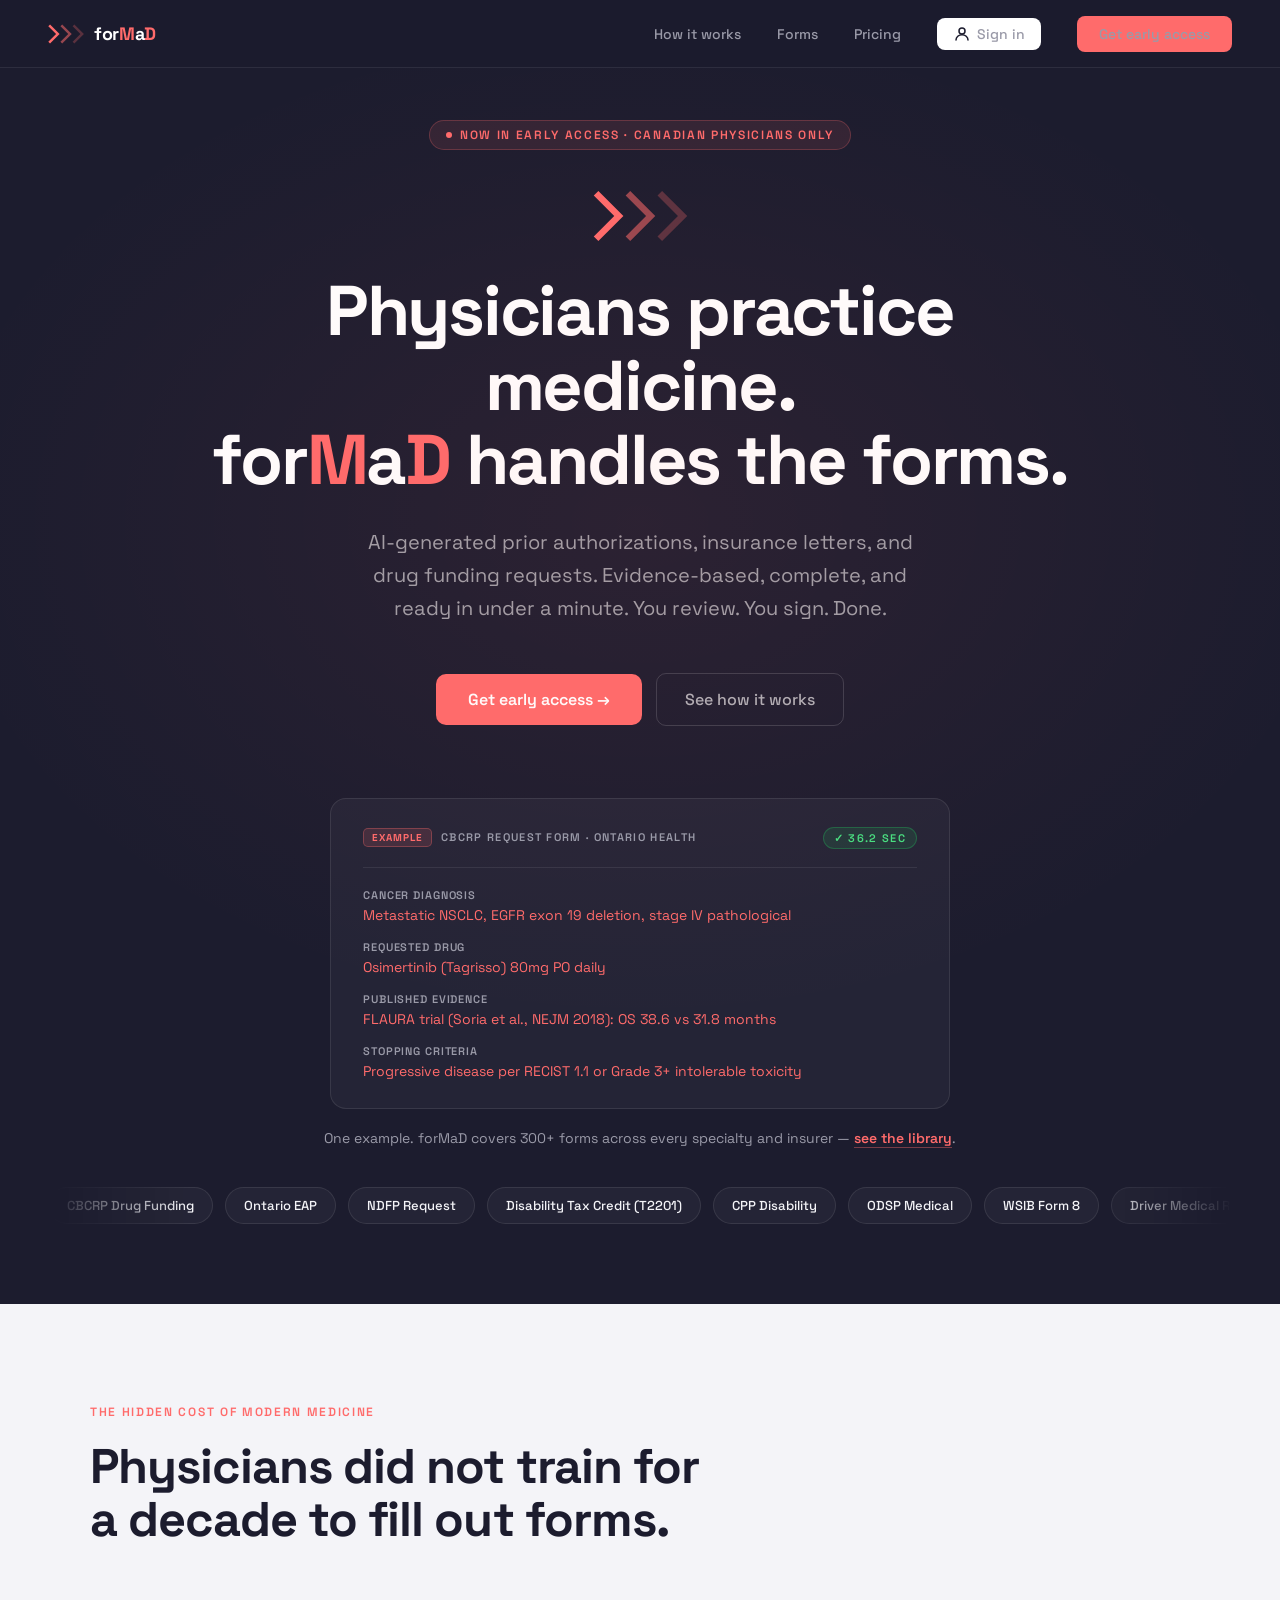
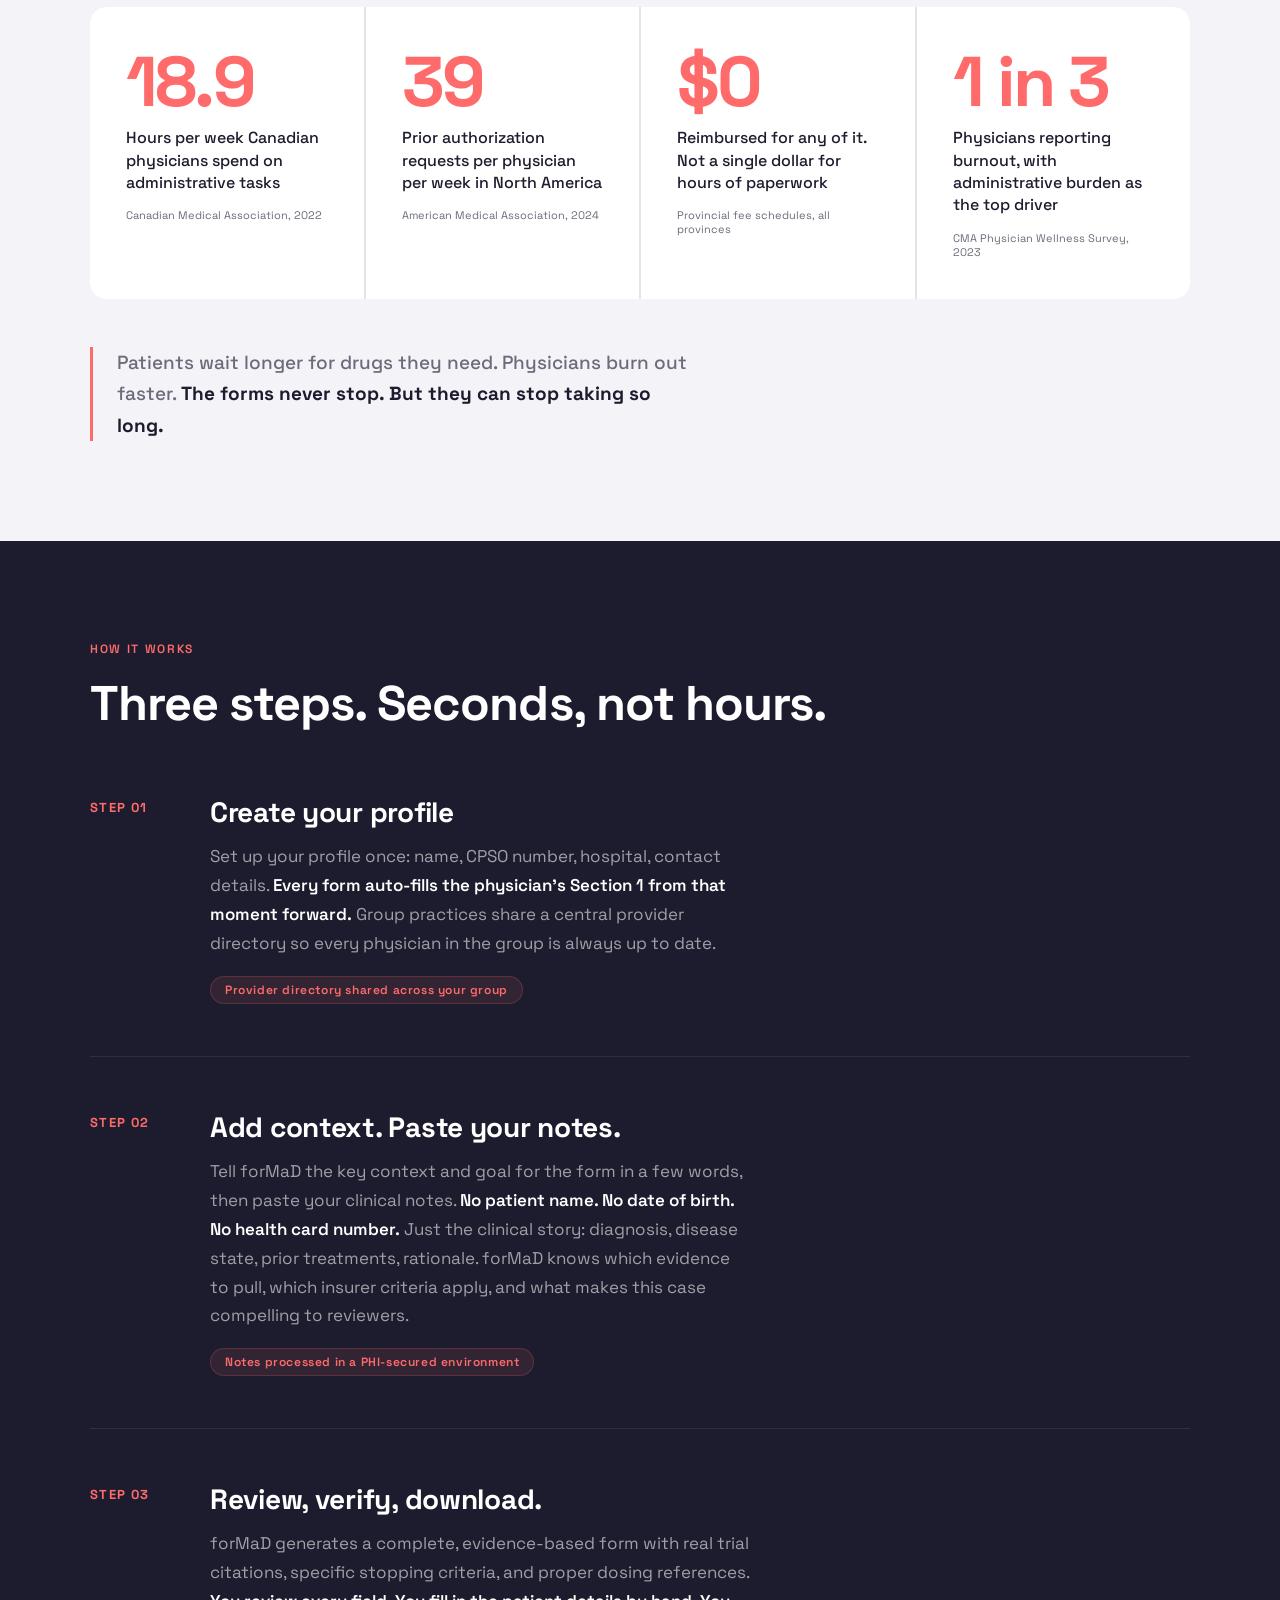
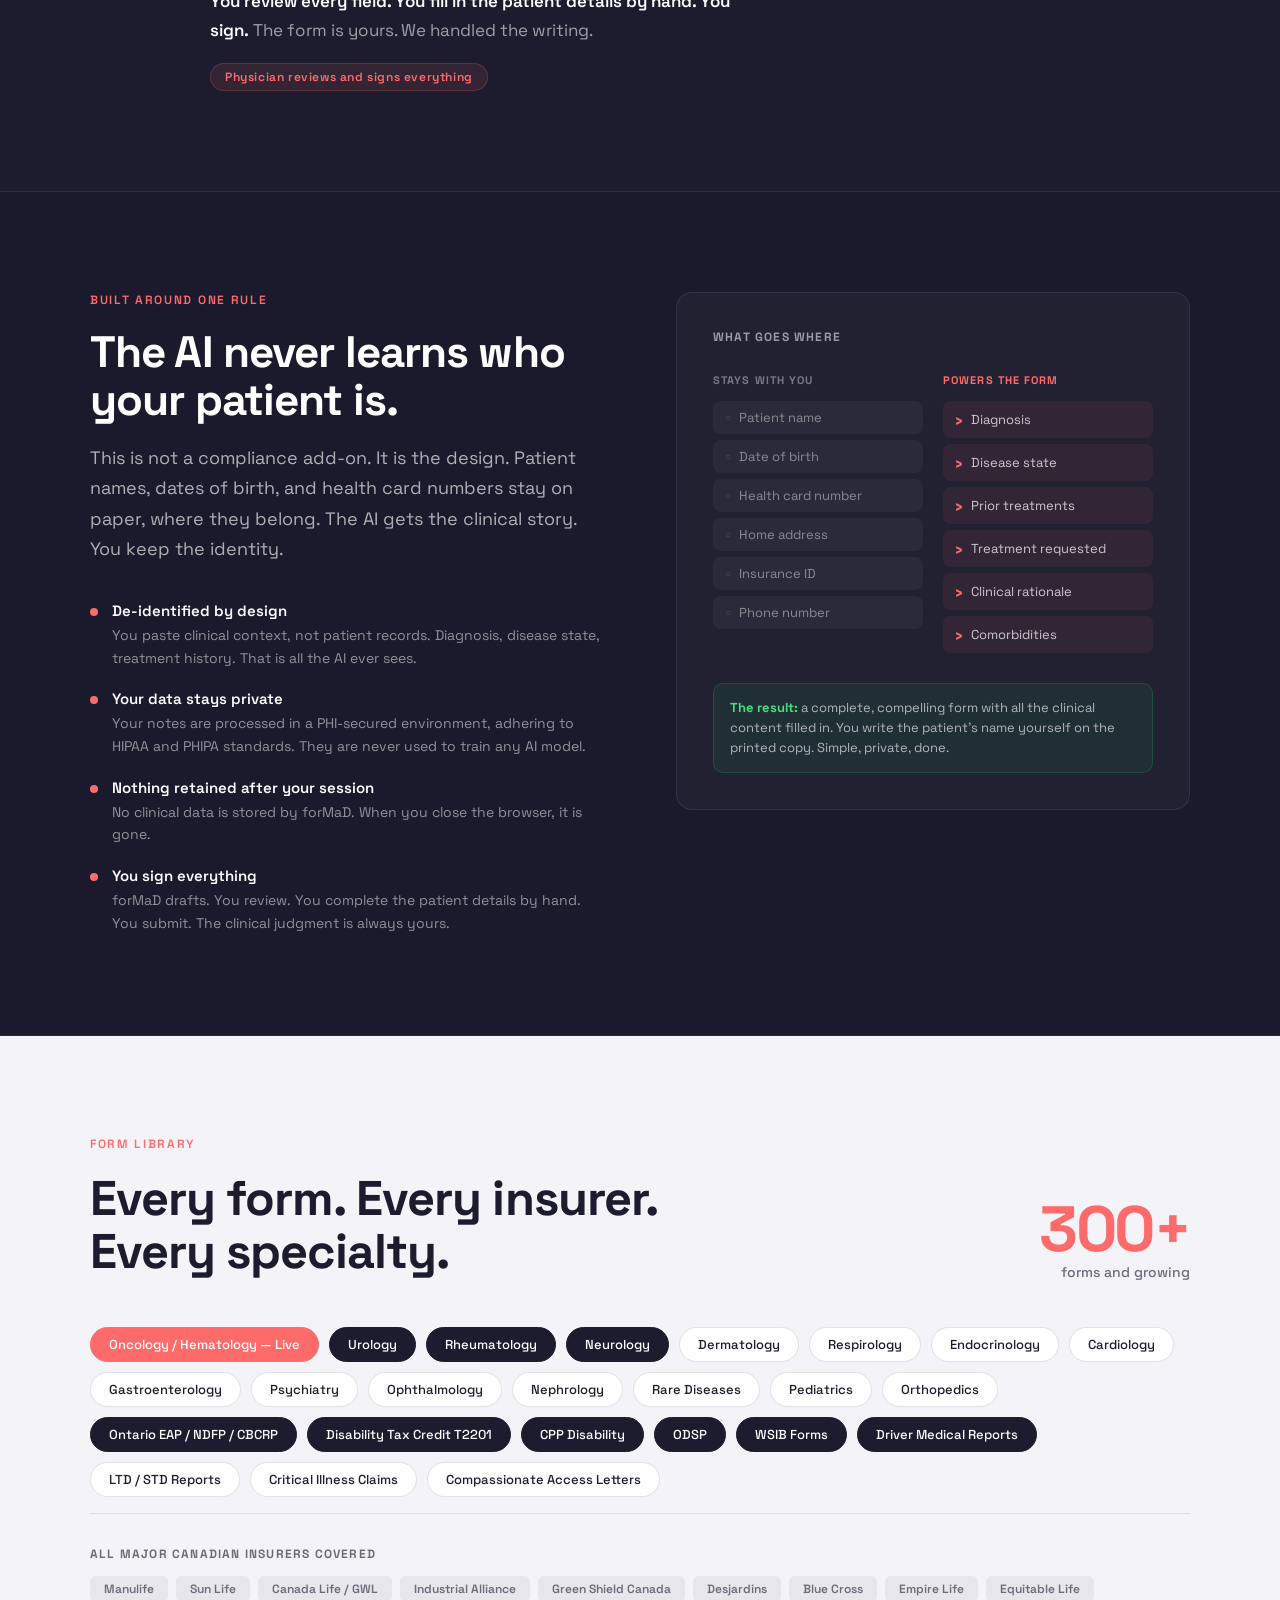
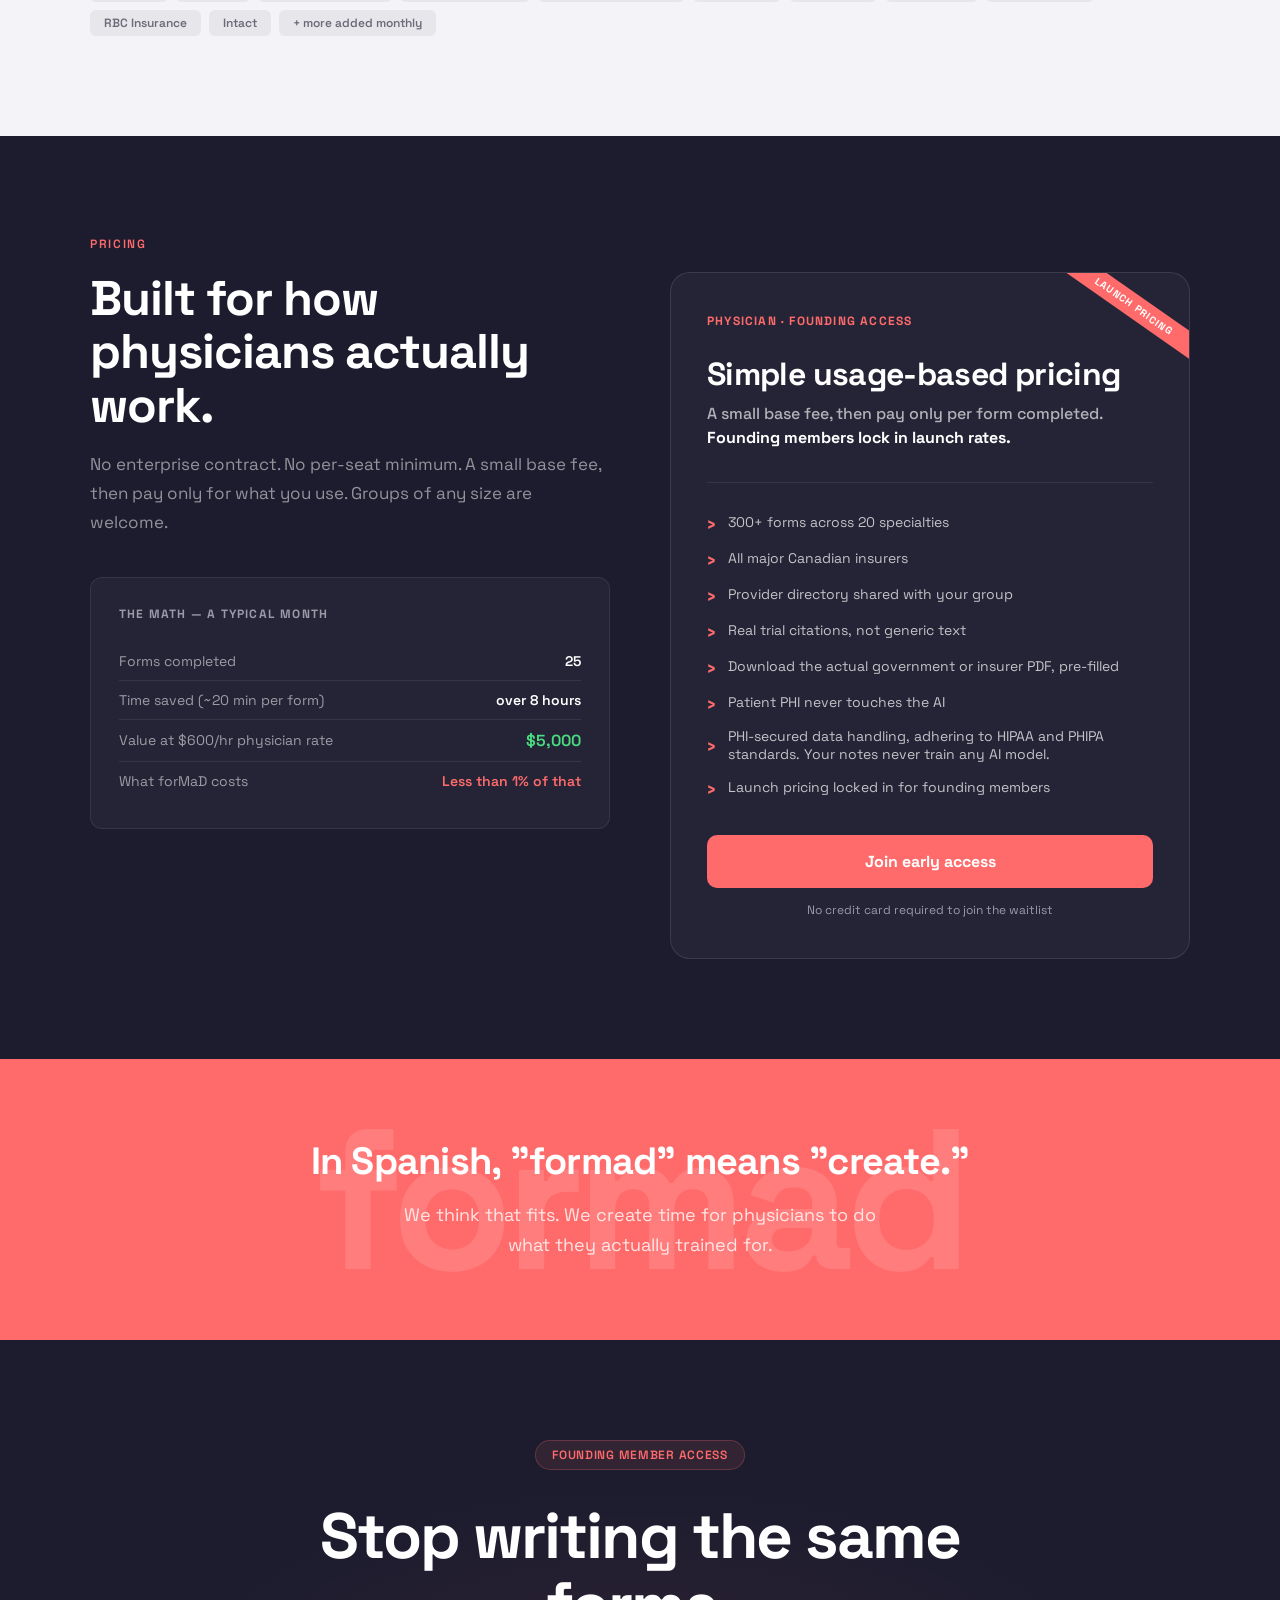
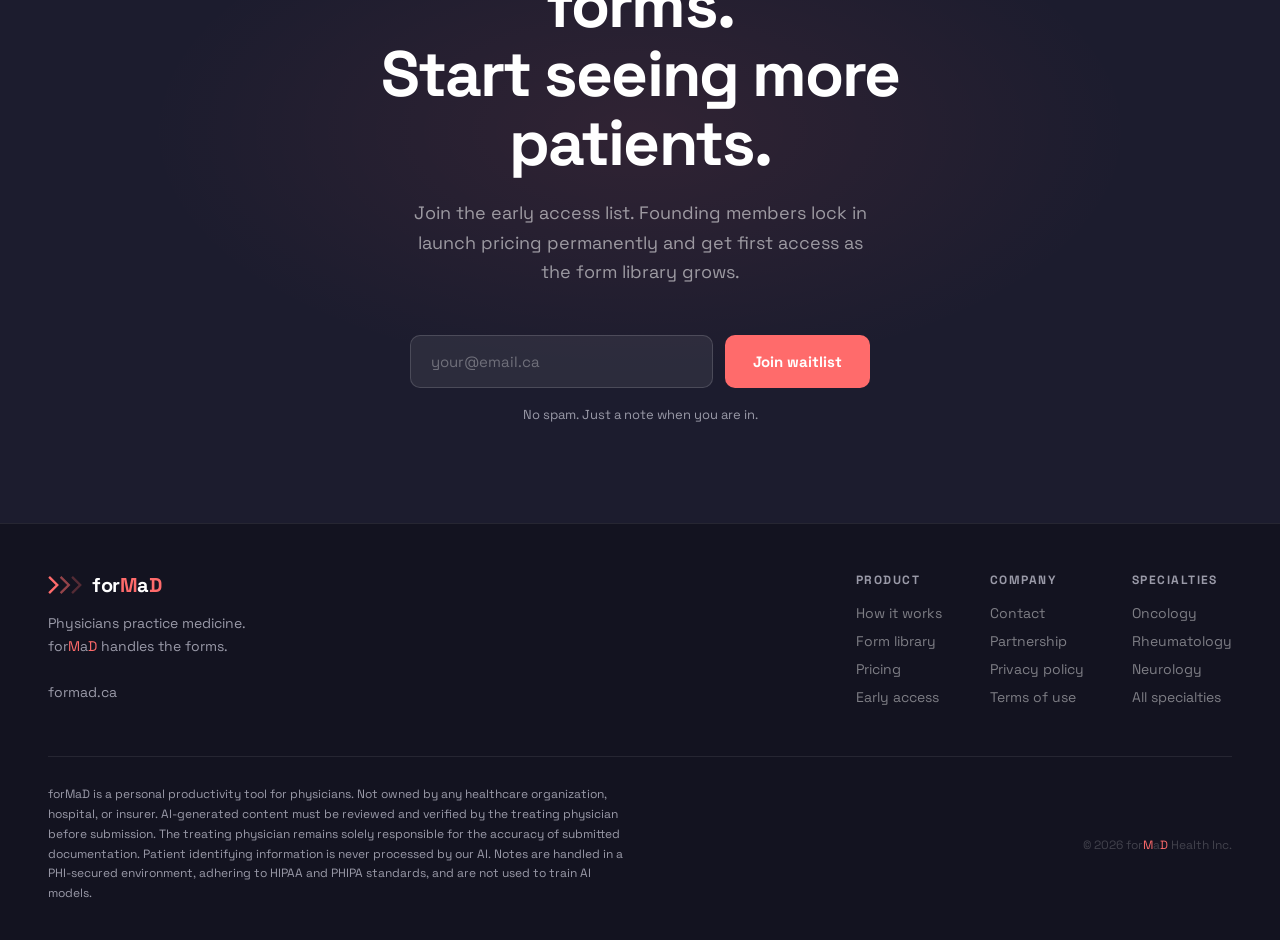
==== commit 0d674064: "Add files via upload" ====
--- a/index.html
+++ b/index.html
@@ -4,6 +4,7 @@
   <meta charset="UTF-8">
   <meta name="viewport" content="width=device-width, initial-scale=1.0">
   <title>forMaD — Physicians practice medicine. forMaD handles the forms.</title>
+  <link rel="icon" type="image/svg+xml" href="data:image/svg+xml,%3Csvg%20xmlns%3D%22http%3A%2F%2Fwww.w3.org%2F2000%2Fsvg%22%20viewBox%3D%220%200%20100%20100%22%3E%3Crect%20width%3D%22100%22%20height%3D%22100%22%20rx%3D%2222%22%20fill%3D%22%231C1C2E%22%2F%3E%3Cg%20transform%3D%22translate%2822.9%2C50%29%20scale%280.62%29%22%3E%3Cpath%20d%3D%22M0%20-26%20L26%200%20L0%2026%20L-4.77%2021.23%20L16.47%200%20L-4.77%20-21.23%20Z%22%20fill%3D%22%23FF6B6B%22%2F%3E%3Cpath%20d%3D%22M33.09%20-26%20L59.09%200%20L33.09%2026%20L28.33%2021.23%20L49.56%200%20L28.33%20-21.23%20Z%22%20fill%3D%22%23FF6B6B%22%20opacity%3D%220.55%22%2F%3E%3Cpath%20d%3D%22M66.19%20-26%20L92.19%200%20L66.19%2026%20L61.42%2021.23%20L82.65%200%20L61.42%20-21.23%20Z%22%20fill%3D%22%23FF6B6B%22%20opacity%3D%220.28%22%2F%3E%3C%2Fg%3E%3C%2Fsvg%3E">
   <meta name="description" content="AI-assisted prior authorization and medical form completion for Canadian specialist physicians. 300+ forms, every insurer, every specialty.">
   <link rel="preconnect" href="https://fonts.googleapis.com">
   <link rel="preconnect" href="https://fonts.gstatic.com" crossorigin>
@@ -1098,9 +1099,9 @@
         </p>
         <div class="roi">
           <div class="roi-title">The math — a typical month</div>
-          <div class="roi-row"><span class="lbl">Forms completed</span><span class="val">20</span></div>
-          <div class="roi-row"><span class="lbl">Time saved (roughly 1 hr per form)</span><span class="val">20 hours</span></div>
-          <div class="roi-row"><span class="lbl">Value of 20 hrs at physician rates</span><span class="val green">$6,000+</span></div>
+          <div class="roi-row"><span class="lbl">Forms completed</span><span class="val">25</span></div>
+          <div class="roi-row"><span class="lbl">Time saved (~20 min per form)</span><span class="val">over 8 hours</span></div>
+          <div class="roi-row"><span class="lbl">Value at $600/hr physician rate</span><span class="val green">$5,000</span></div>
           <div class="roi-row"><span class="lbl">What forMaD costs</span><span class="val coral">Less than 1% of that</span></div>
         </div>
       </div>
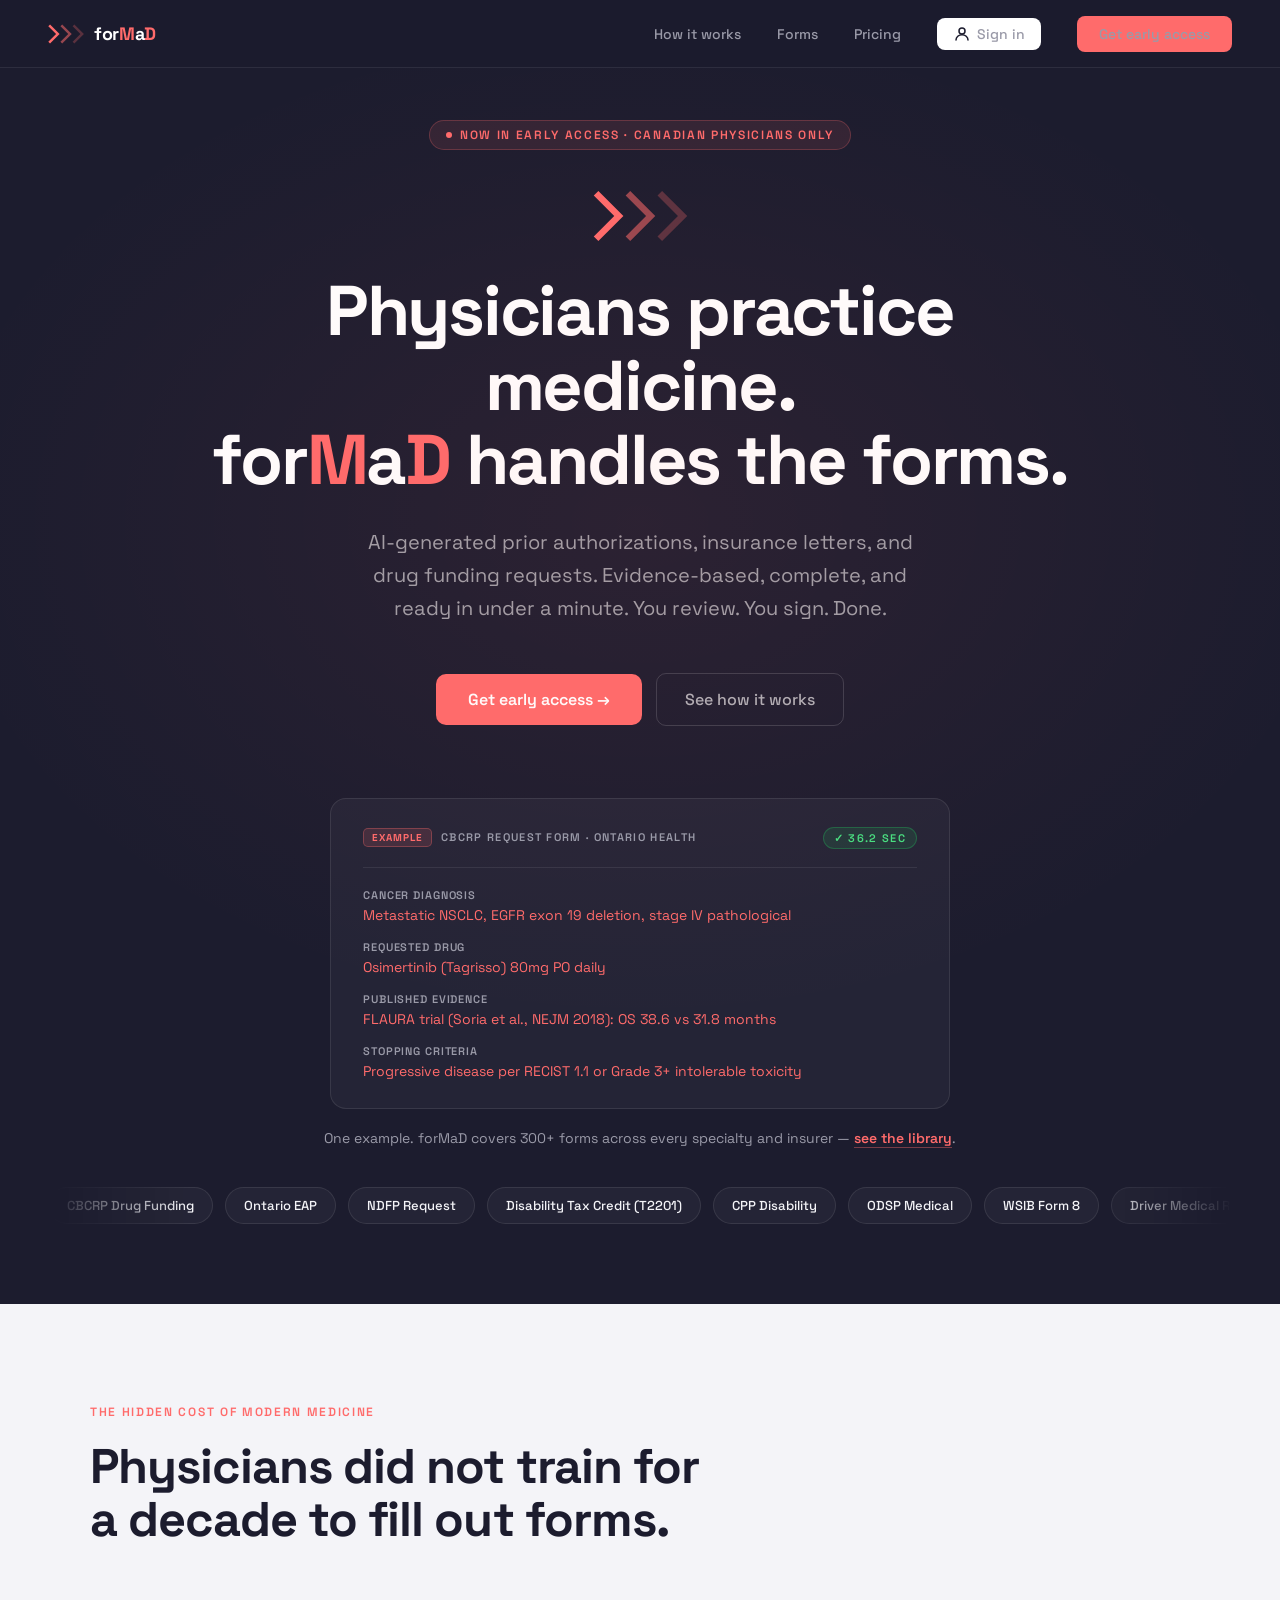
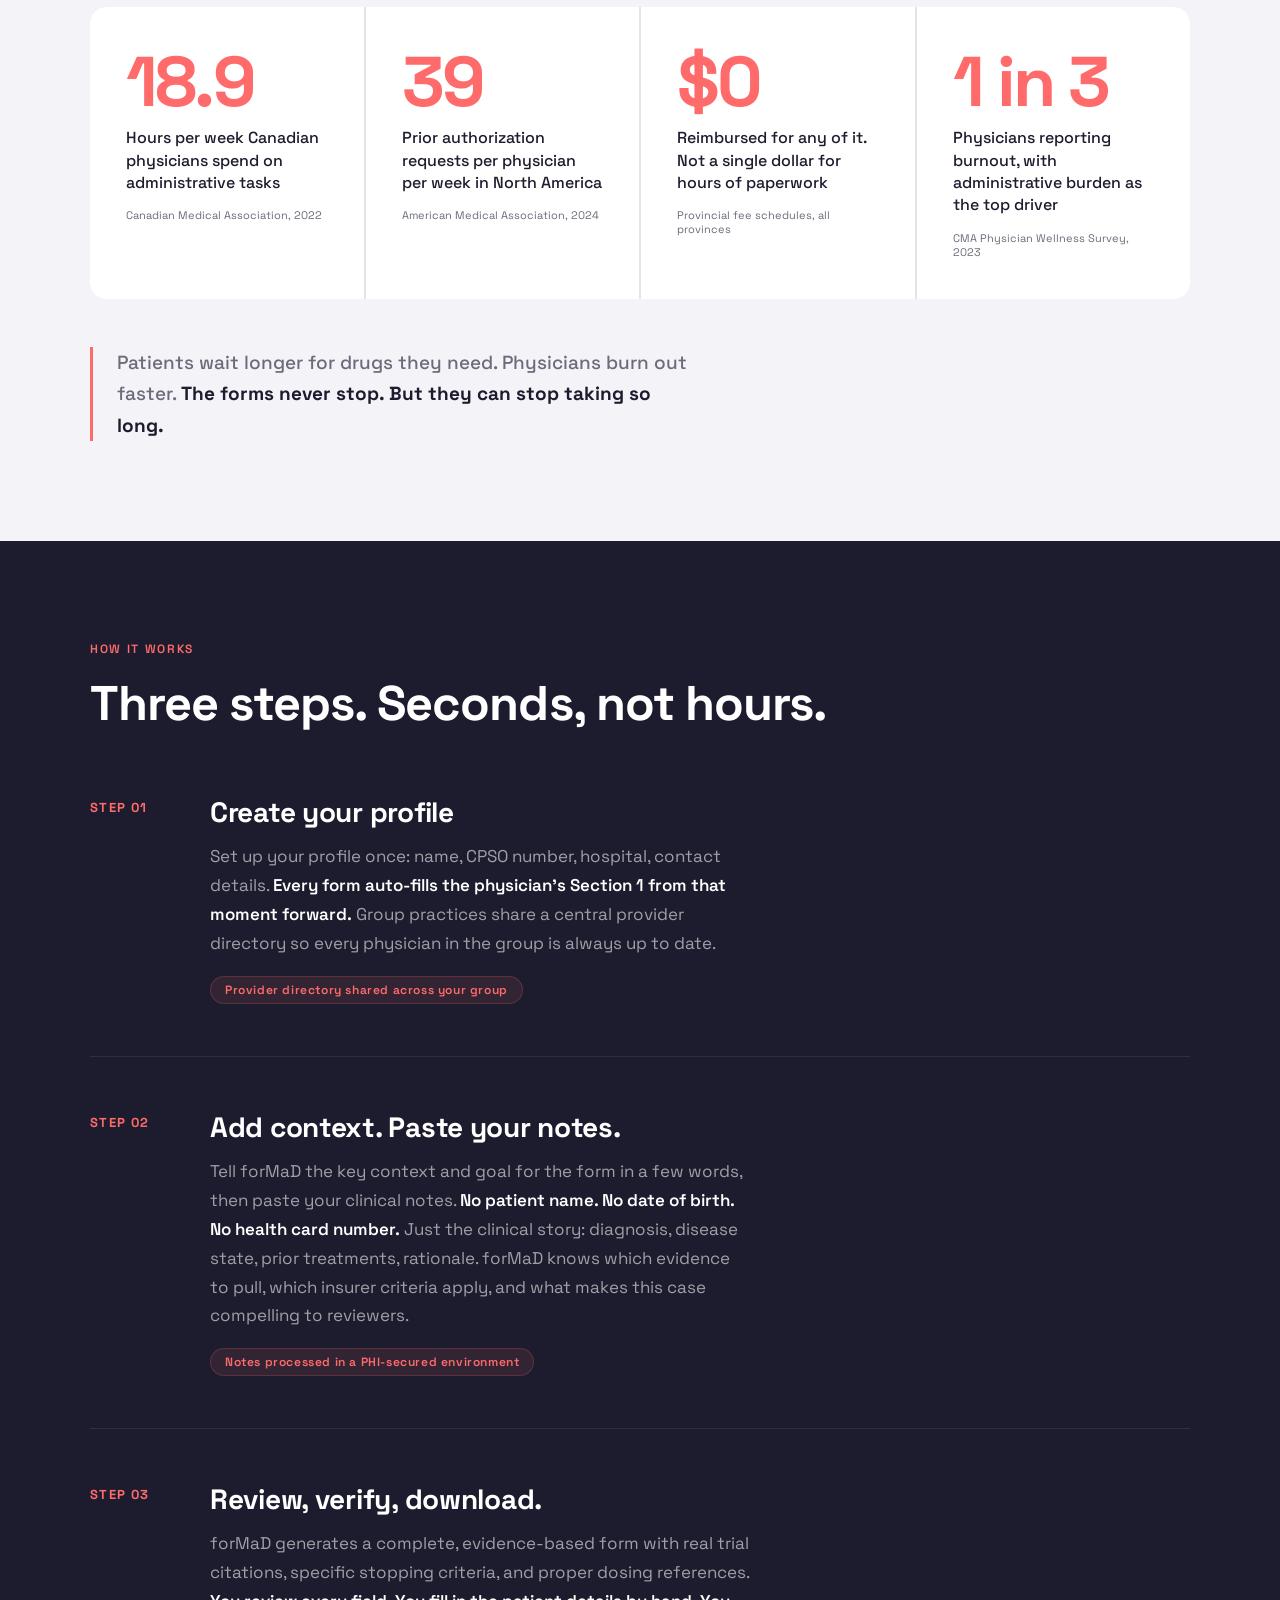
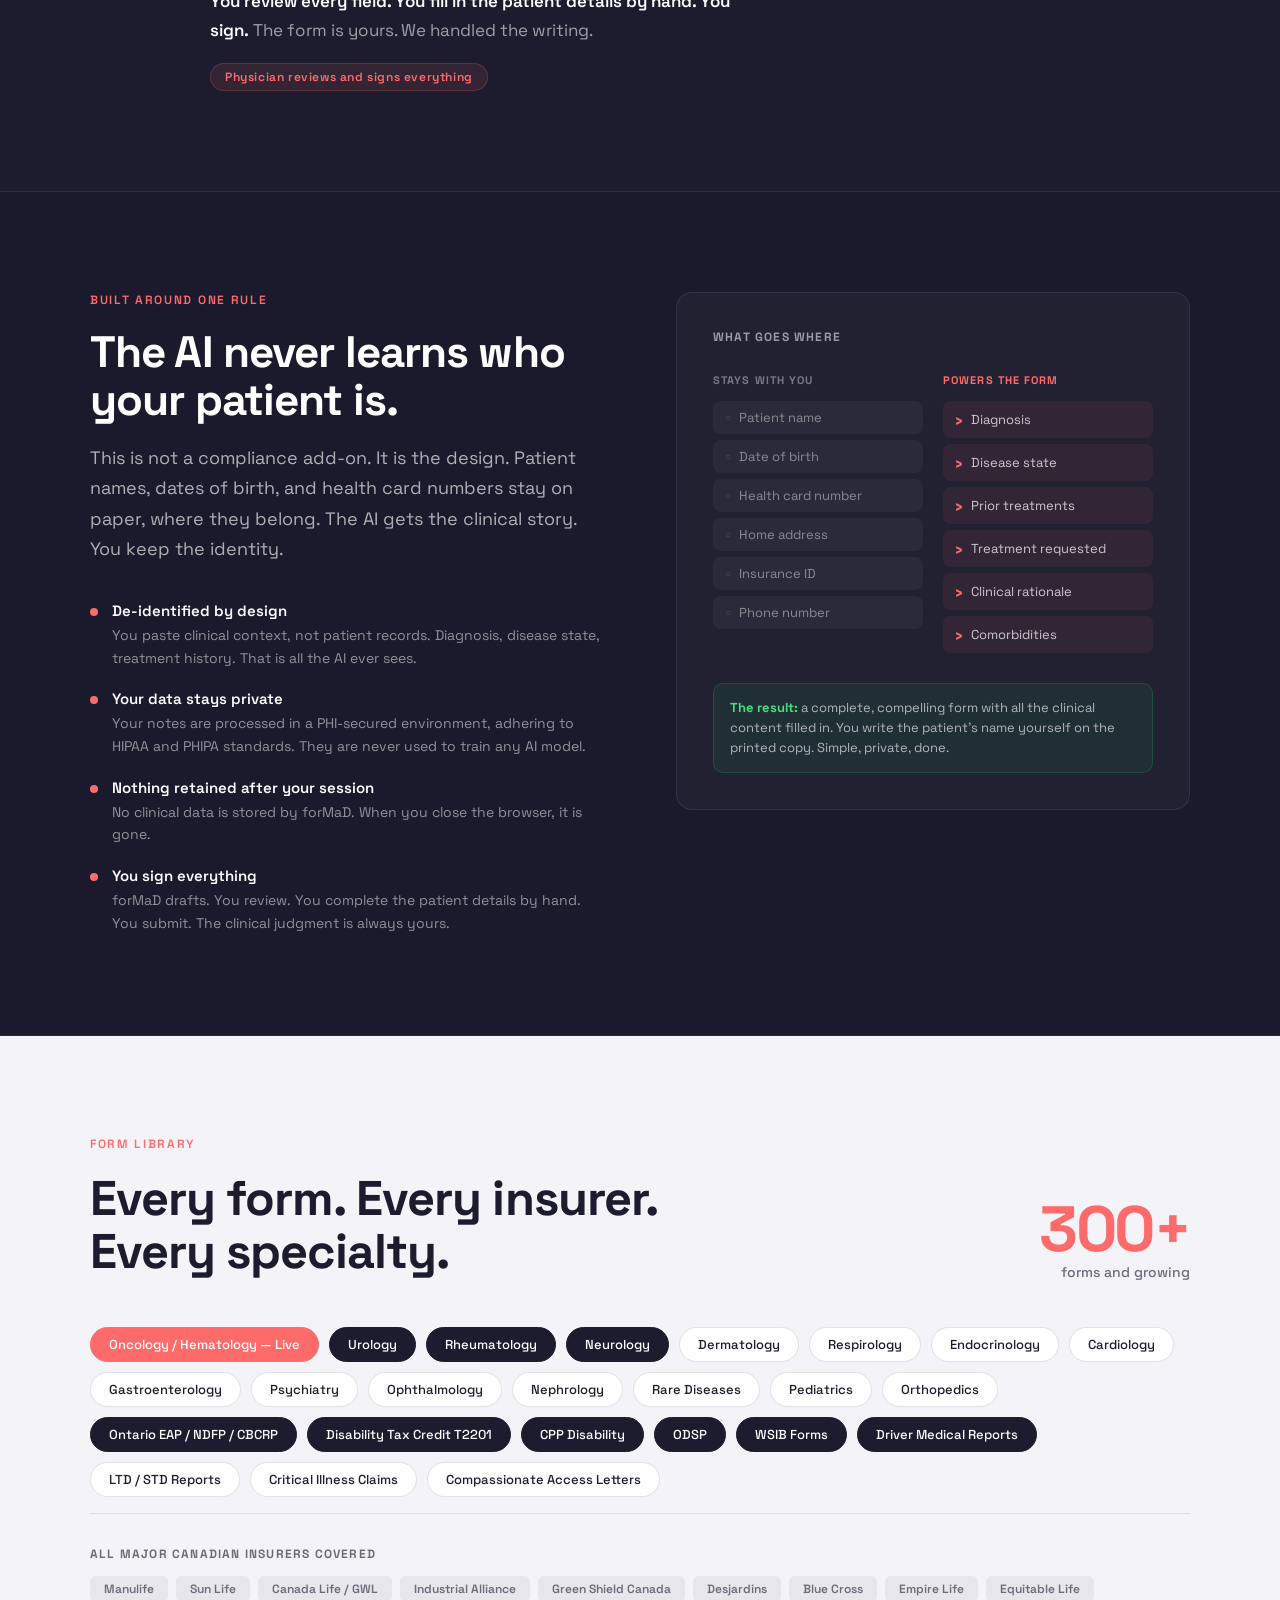
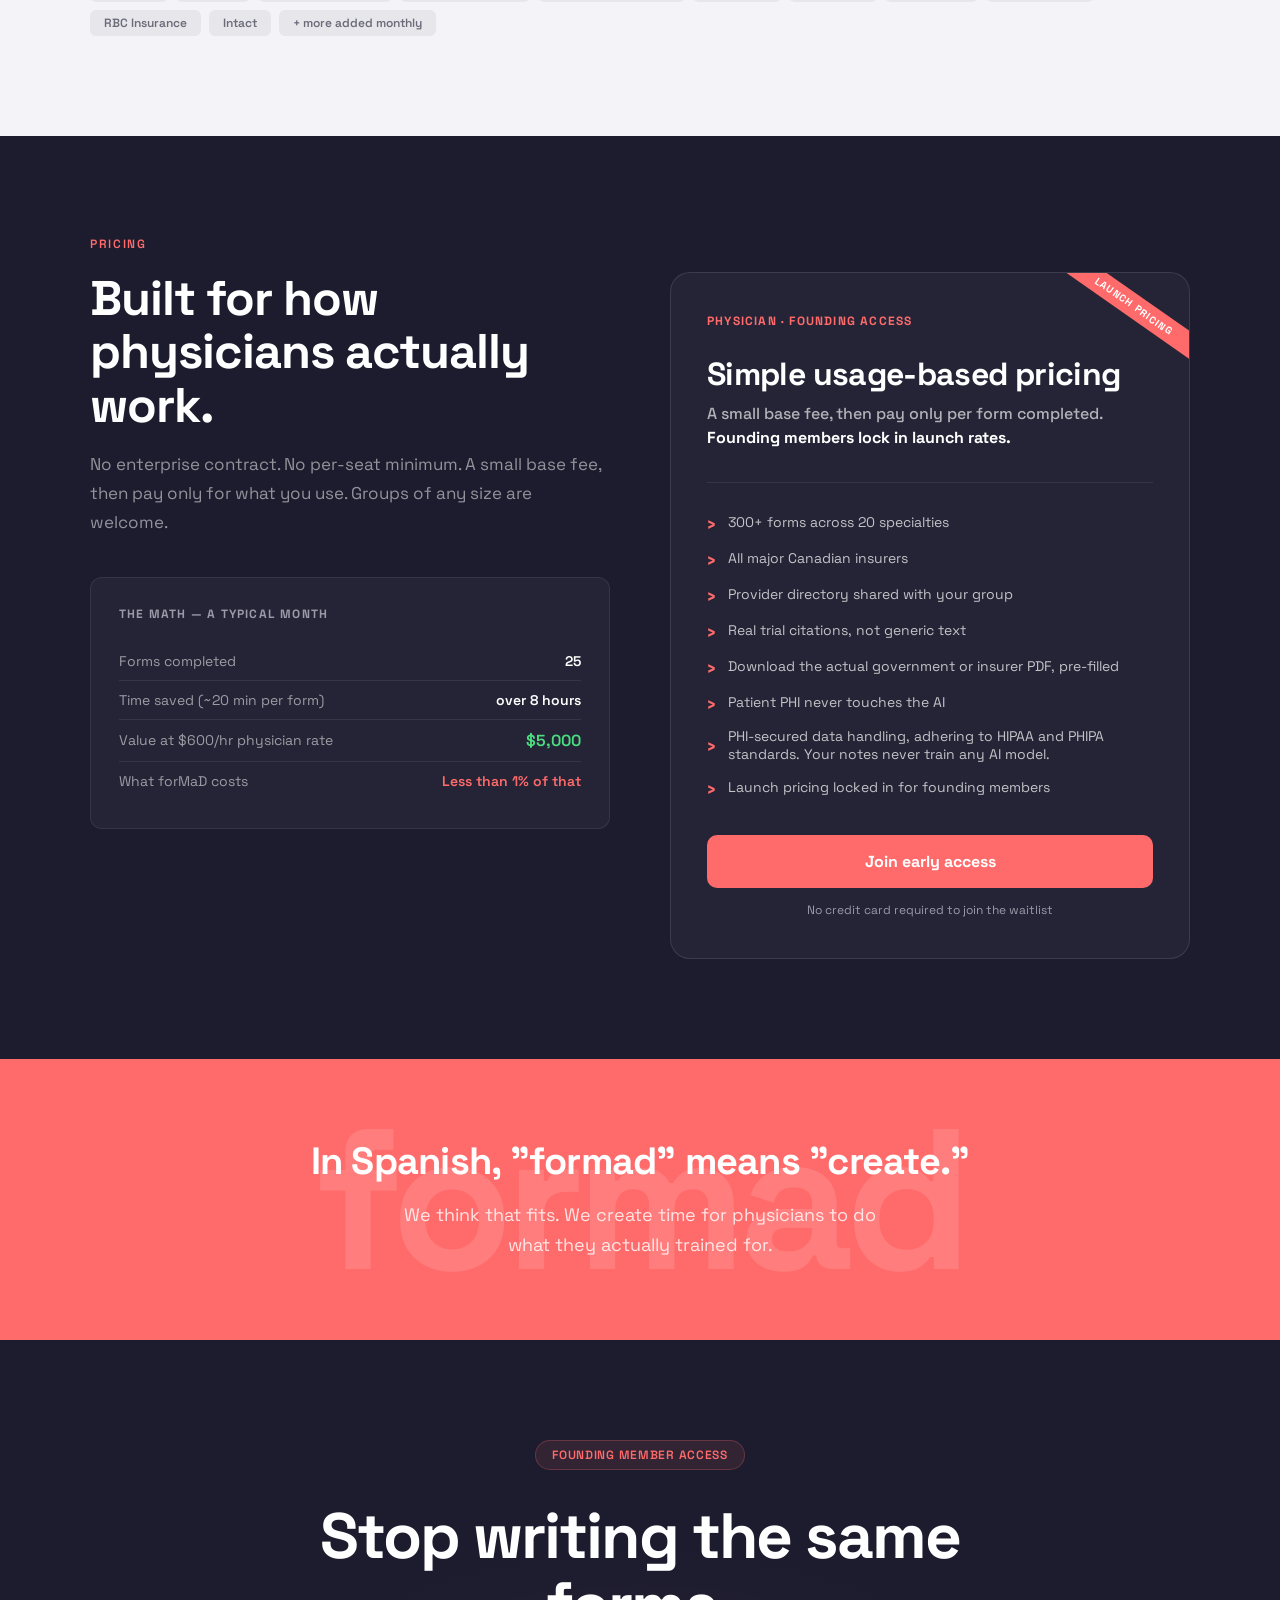
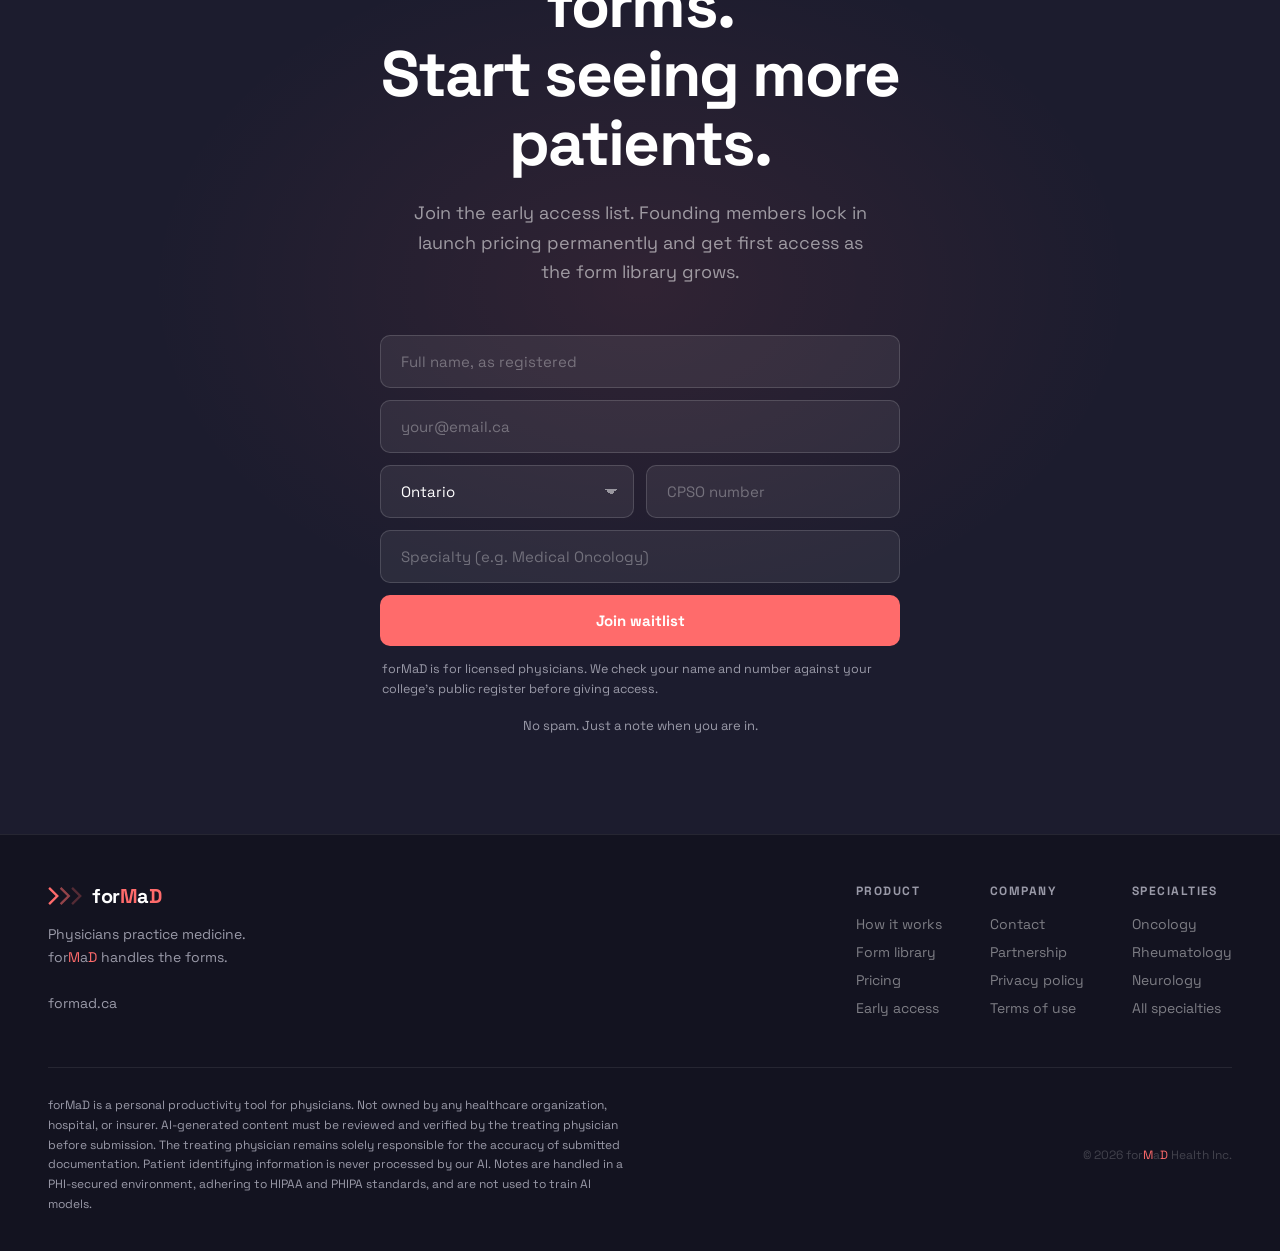
==== commit 6b44988e: "Add files via upload" ====
--- a/index.html
+++ b/index.html
@@ -664,6 +664,23 @@
       transition: opacity 0.2s;
     }
     .email-btn:hover { opacity: 0.88; }
+    .email-btn:disabled { opacity: 0.6; cursor: wait; }
+
+    /* Early-access form: who is asking, so we can confirm registration */
+    .join-form {
+      display: grid; grid-template-columns: 1fr 1fr; gap: 12px;
+      max-width: 520px; margin: 0 auto; text-align: left;
+      position: relative; z-index: 1;
+    }
+    .join-form .wide { grid-column: 1 / -1; }
+    .join-form .email-in { width: 100%; min-width: 0; }
+    .join-form select.email-in { appearance: none; -webkit-appearance: none; cursor: pointer;
+      background-image: linear-gradient(45deg, transparent 50%, rgba(255,255,255,0.5) 50%), linear-gradient(135deg, rgba(255,255,255,0.5) 50%, transparent 50%);
+      background-position: calc(100% - 22px) 50%, calc(100% - 16px) 50%; background-size: 6px 6px; background-repeat: no-repeat; }
+    .join-form select.email-in option { background: var(--dark); color: var(--white); }
+    .join-form .email-btn { width: 100%; }
+    .join-why { grid-column: 1 / -1; font-size: 12.5px; color: var(--muted); line-height: 1.55; margin: 2px 2px 0; }
+    @media (max-width: 480px) { .join-form { grid-template-columns: 1fr; } }
 
     .cta-note { font-size: 13px; color: var(--muted); margin-top: 18px; position: relative; z-index: 1; }
 
@@ -1151,11 +1168,21 @@
     <p class="cta-sub fu">
       Join the early access list. Founding members lock in launch pricing permanently and get first access as the form library grows.
     </p>
-    <form class="email-form fu" onsubmit="handleSubmit(event)">
-      <input type="email" class="email-in" placeholder="your@email.ca" required id="emailIn">
-      <button type="submit" class="email-btn">Join waitlist</button>
+    <form class="join-form fu" onsubmit="handleSubmit(event)" novalidate>
+      <input type="text" class="email-in wide" placeholder="Full name, as registered" aria-label="Full name, as registered with your college" required autocomplete="name" maxlength="120" id="nameIn">
+      <input type="email" class="email-in wide" placeholder="your@email.ca" aria-label="Email" required autocomplete="email" maxlength="254" id="emailIn">
+      <select class="email-in" aria-label="Province or territory of practice" required id="provIn">
+        <option value="AB">Alberta</option><option value="BC">British Columbia</option><option value="MB">Manitoba</option>
+        <option value="NB">New Brunswick</option><option value="NL">Newfoundland and Labrador</option><option value="NS">Nova Scotia</option>
+        <option value="NT">Northwest Territories</option><option value="NU">Nunavut</option><option value="ON" selected>Ontario</option>
+        <option value="PE">Prince Edward Island</option><option value="QC">Quebec</option><option value="SK">Saskatchewan</option><option value="YT">Yukon</option>
+      </select>
+      <input type="text" class="email-in" placeholder="CPSO number" aria-label="CPSO number" required maxlength="30" inputmode="numeric" id="regIn">
+      <input type="text" class="email-in wide" placeholder="Specialty (e.g. Medical Oncology)" aria-label="Specialty" maxlength="80" id="specIn">
+      <button type="submit" class="email-btn wide">Join waitlist</button>
+      <p class="join-why">forMaD is for licensed physicians. We check your name and number against your college's public register before giving access.</p>
     </form>
-    <div class="cta-note" id="submitMsg">No spam. Just a note when you are in.</div>
+    <div class="cta-note" id="submitMsg" role="status" aria-live="polite">No spam. Just a note when you are in.</div>
   </div>
 </section>
 
@@ -1226,19 +1253,36 @@
   }, { threshold: 0.1 });
   faders.forEach(el => io.observe(el));
 
-  // Email waitlist
+  // Early-access waitlist. Name, province and college number let us confirm
+  // registration against the college's public register before giving access.
+  const provIn = document.getElementById('provIn');
+  const regIn = document.getElementById('regIn');
+  function setRegLabel() {
+    const label = provIn.value === 'ON' ? 'CPSO number' : provIn.value === 'QC' ? 'CMQ licence number' : 'College registration number';
+    regIn.placeholder = label;
+    regIn.setAttribute('aria-label', label);
+  }
+  provIn.addEventListener('change', setRegLabel);
+
   async function handleSubmit(e) {
     e.preventDefault();
-    const input = document.getElementById('emailIn');
-    const email = input.value.trim();
+    const val = id => document.getElementById(id).value.trim();
+    const fullName = val('nameIn');
+    const email = val('emailIn');
+    const province = provIn.value;
+    const collegeNumber = val('regIn');
+    const specialty = val('specIn');
     const msg = document.getElementById('submitMsg');
     const btn = e.target.querySelector('.email-btn');
-
-    if (!email || !email.includes('@')) {
-      msg.textContent = 'Please enter a valid email address.';
+    const fail = (text, id) => {
+      msg.textContent = text;
       msg.style.color = '#f87171';
-      return;
-    }
+      if (id) document.getElementById(id).focus();
+    };
+
+    if (!fullName) return fail('Please enter your full name.', 'nameIn');
+    if (!/^[^\s@]+@[^\s@]+\.[^\s@.]+$/.test(email)) return fail('Please enter a valid email address.', 'emailIn');
+    if (!collegeNumber) return fail('Please enter your ' + regIn.placeholder + ' so we can confirm your registration.', 'regIn');
 
     btn.disabled = true;
     const original = btn.textContent;
@@ -1248,15 +1292,15 @@
       const r = await fetch('https://app.formad.health/api/waitlist', {
         method: 'POST',
         headers: { 'Content-Type': 'application/json' },
-        body: JSON.stringify({ email }),
+        body: JSON.stringify({ email, fullName, province, collegeNumber, specialty }),
       });
       if (!r.ok) throw new Error('bad response');
-      msg.textContent = 'You are on the list. We will be in touch at ' + email;
+      msg.textContent = 'Thanks, ' + fullName.split(' ')[0] + '. Once we have confirmed your registration we will email ' + email + '.';
       msg.style.color = '#4ade80';
-      input.value = '';
+      e.target.reset();
+      setRegLabel();
     } catch (err) {
-      msg.textContent = 'Something went wrong — please try again, or email hello@formad.ca.';
-      msg.style.color = '#f87171';
+      fail('Something went wrong. Please try again, or email hello@formad.ca.');
     } finally {
       btn.disabled = false;
       btn.textContent = original;
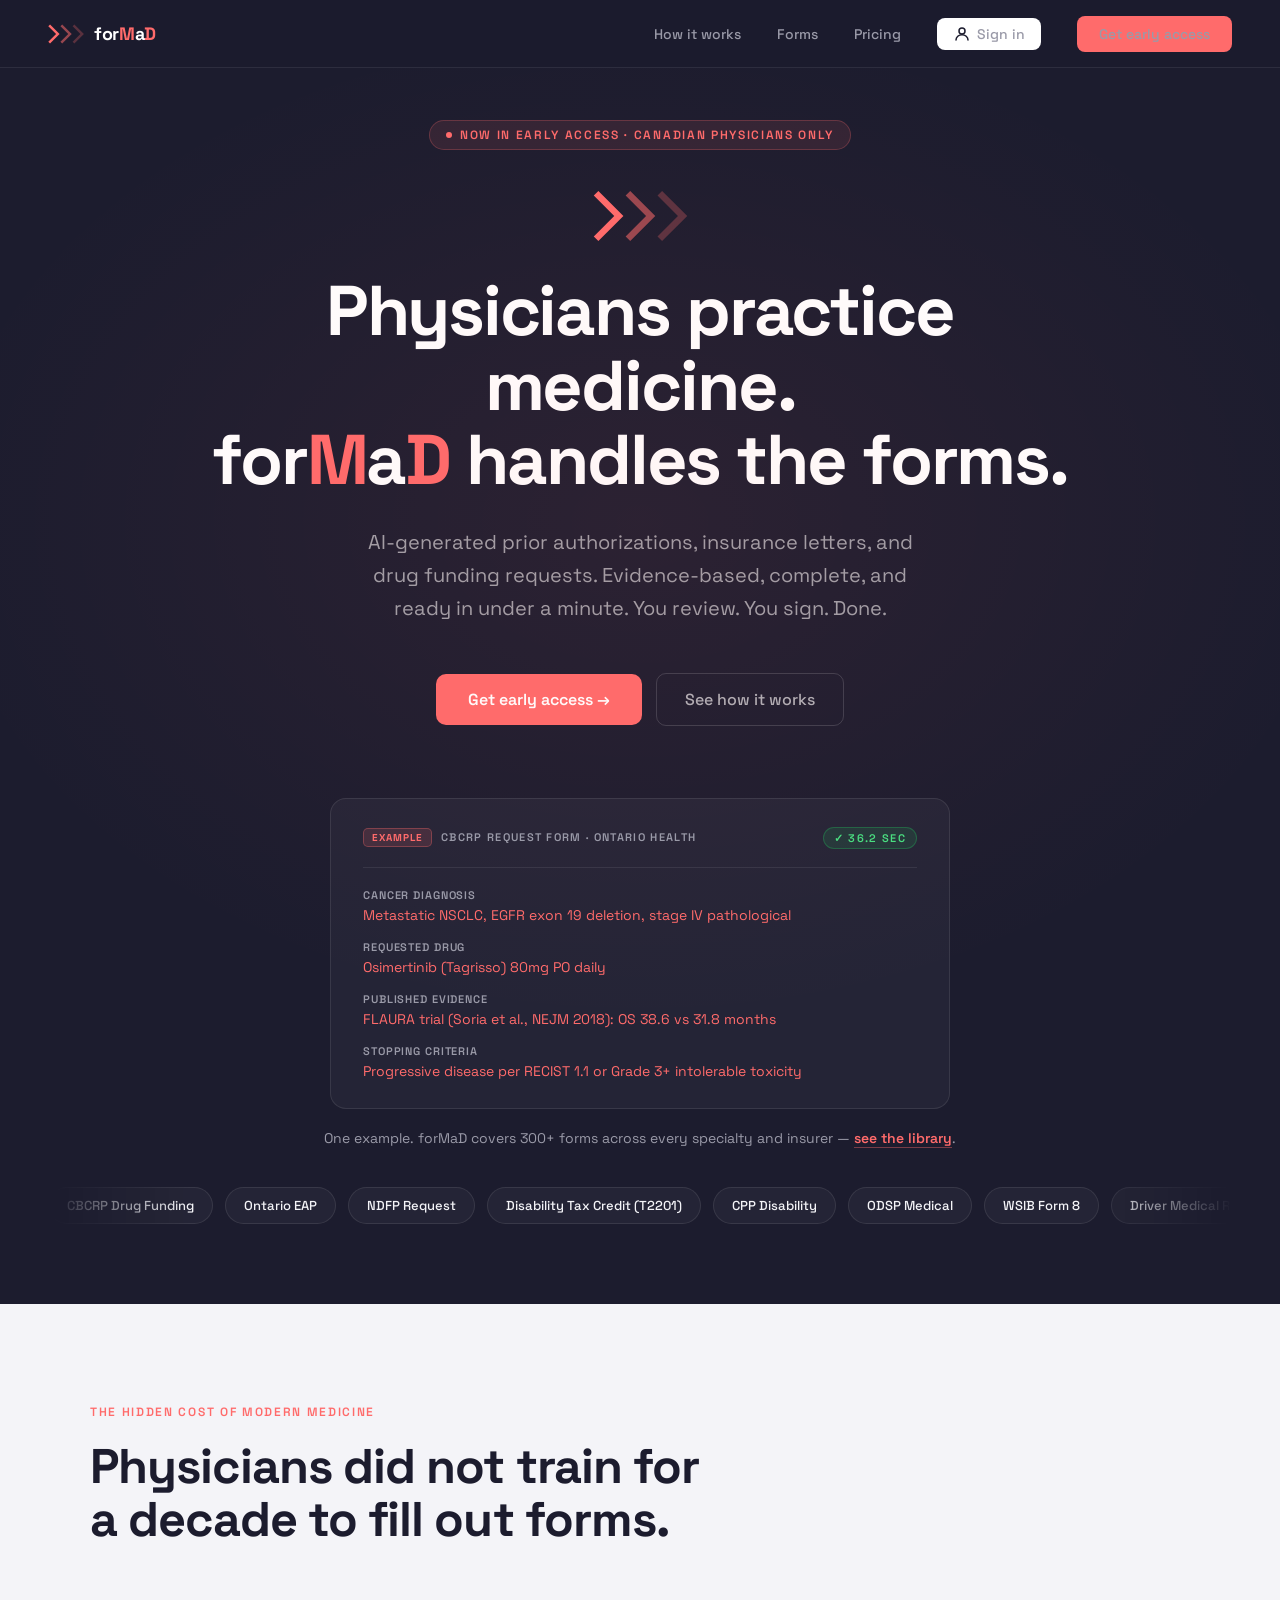
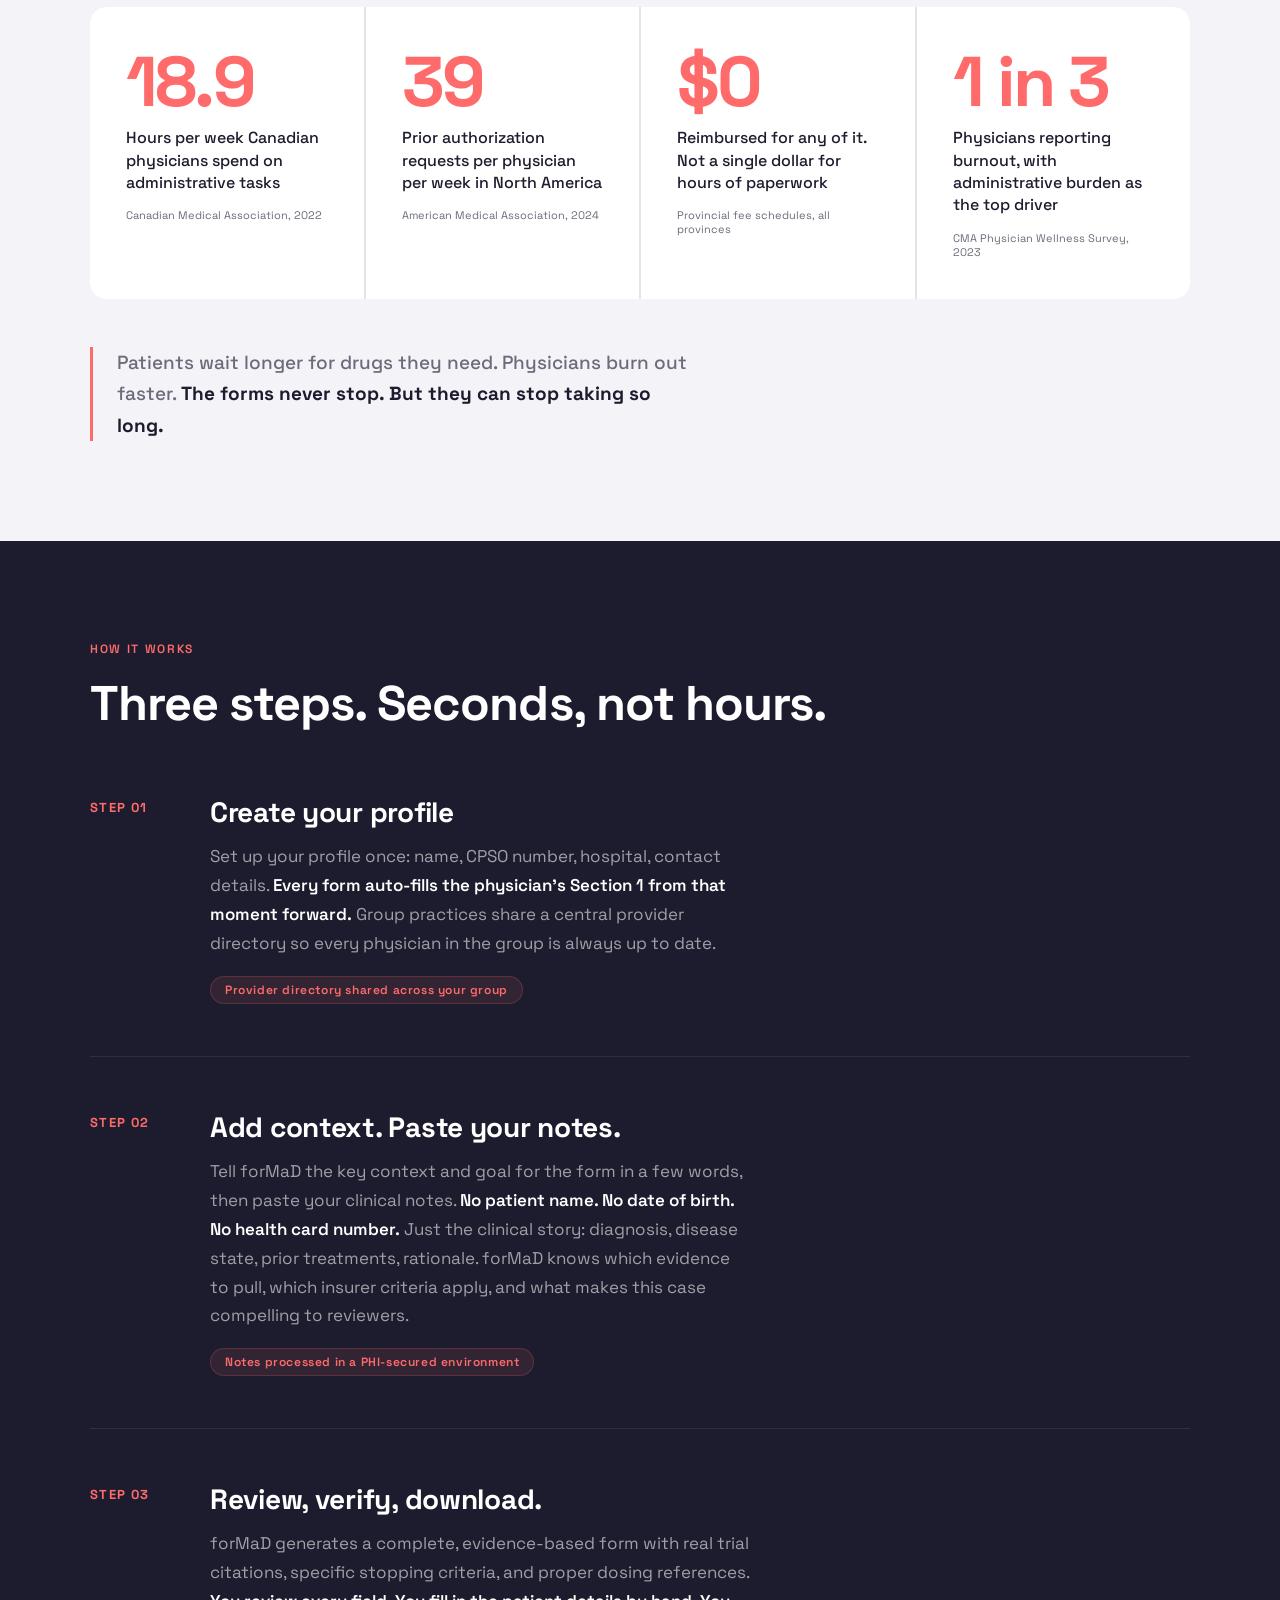
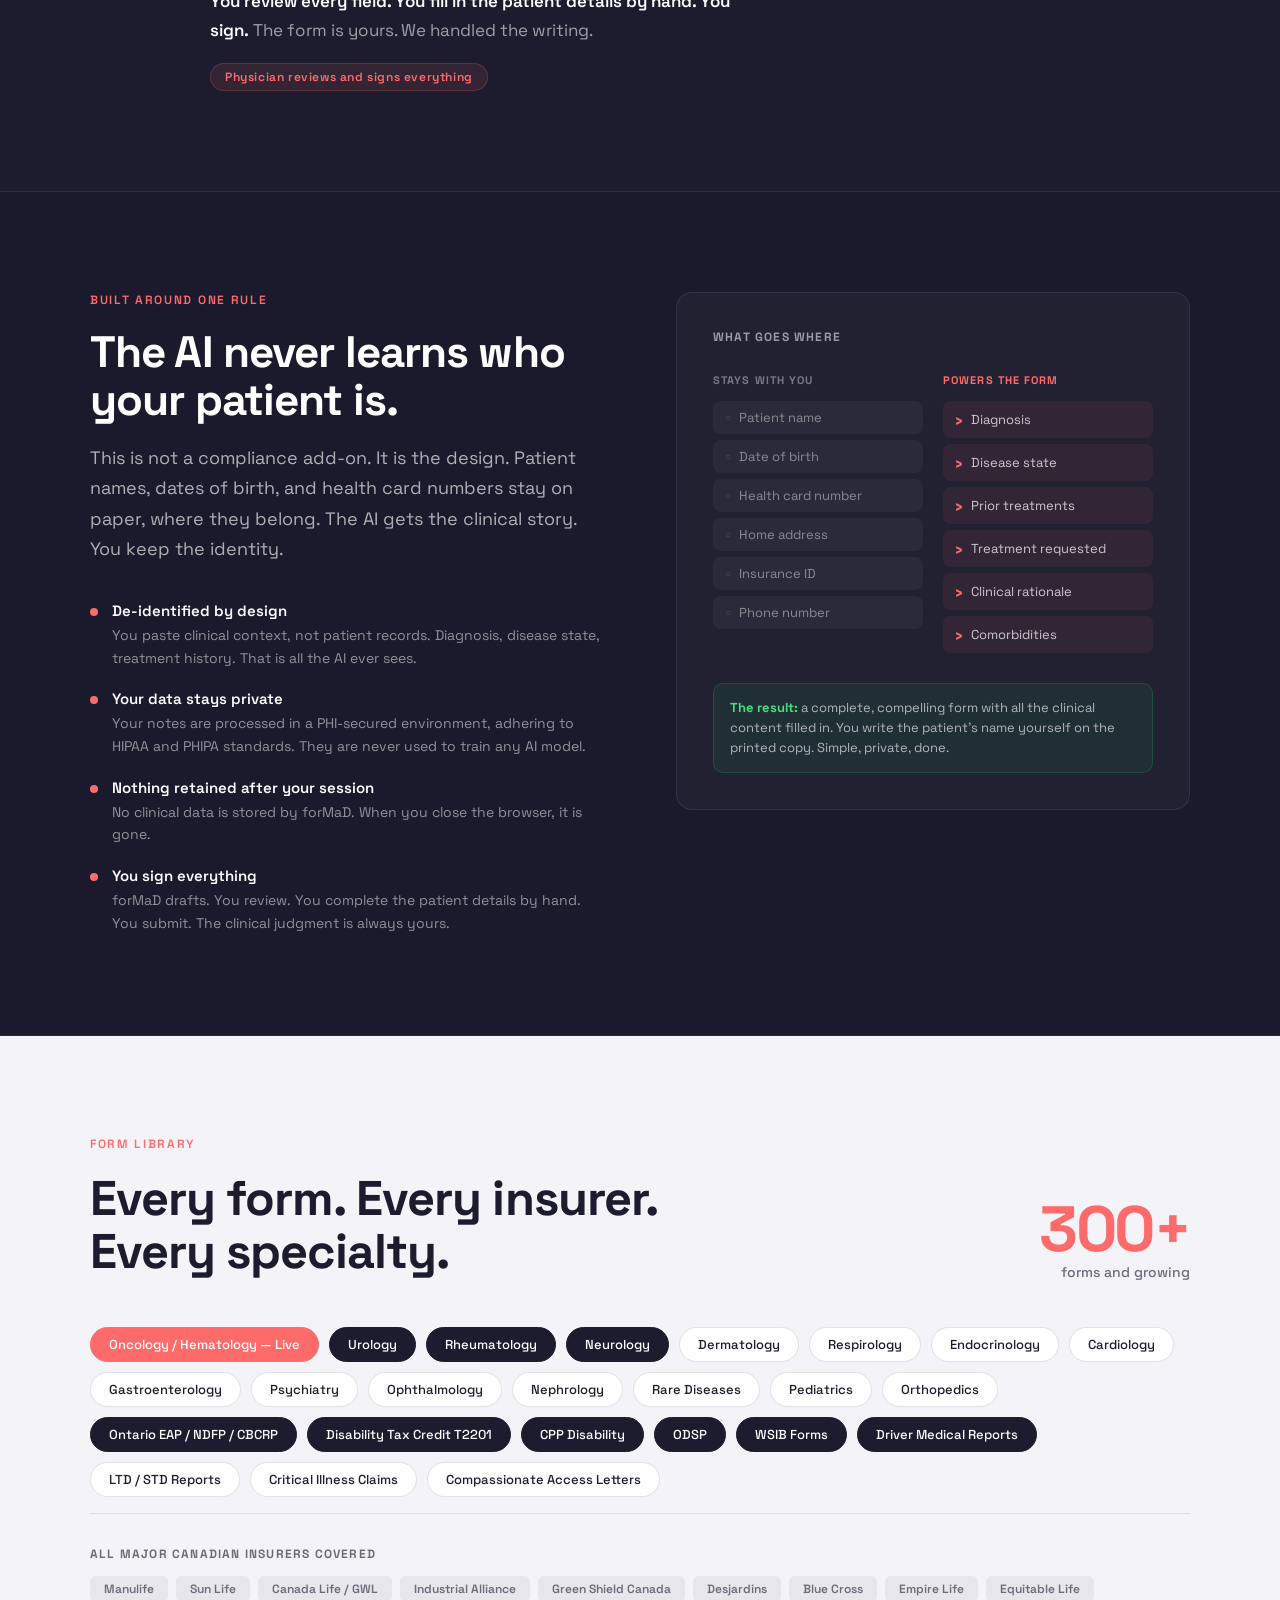
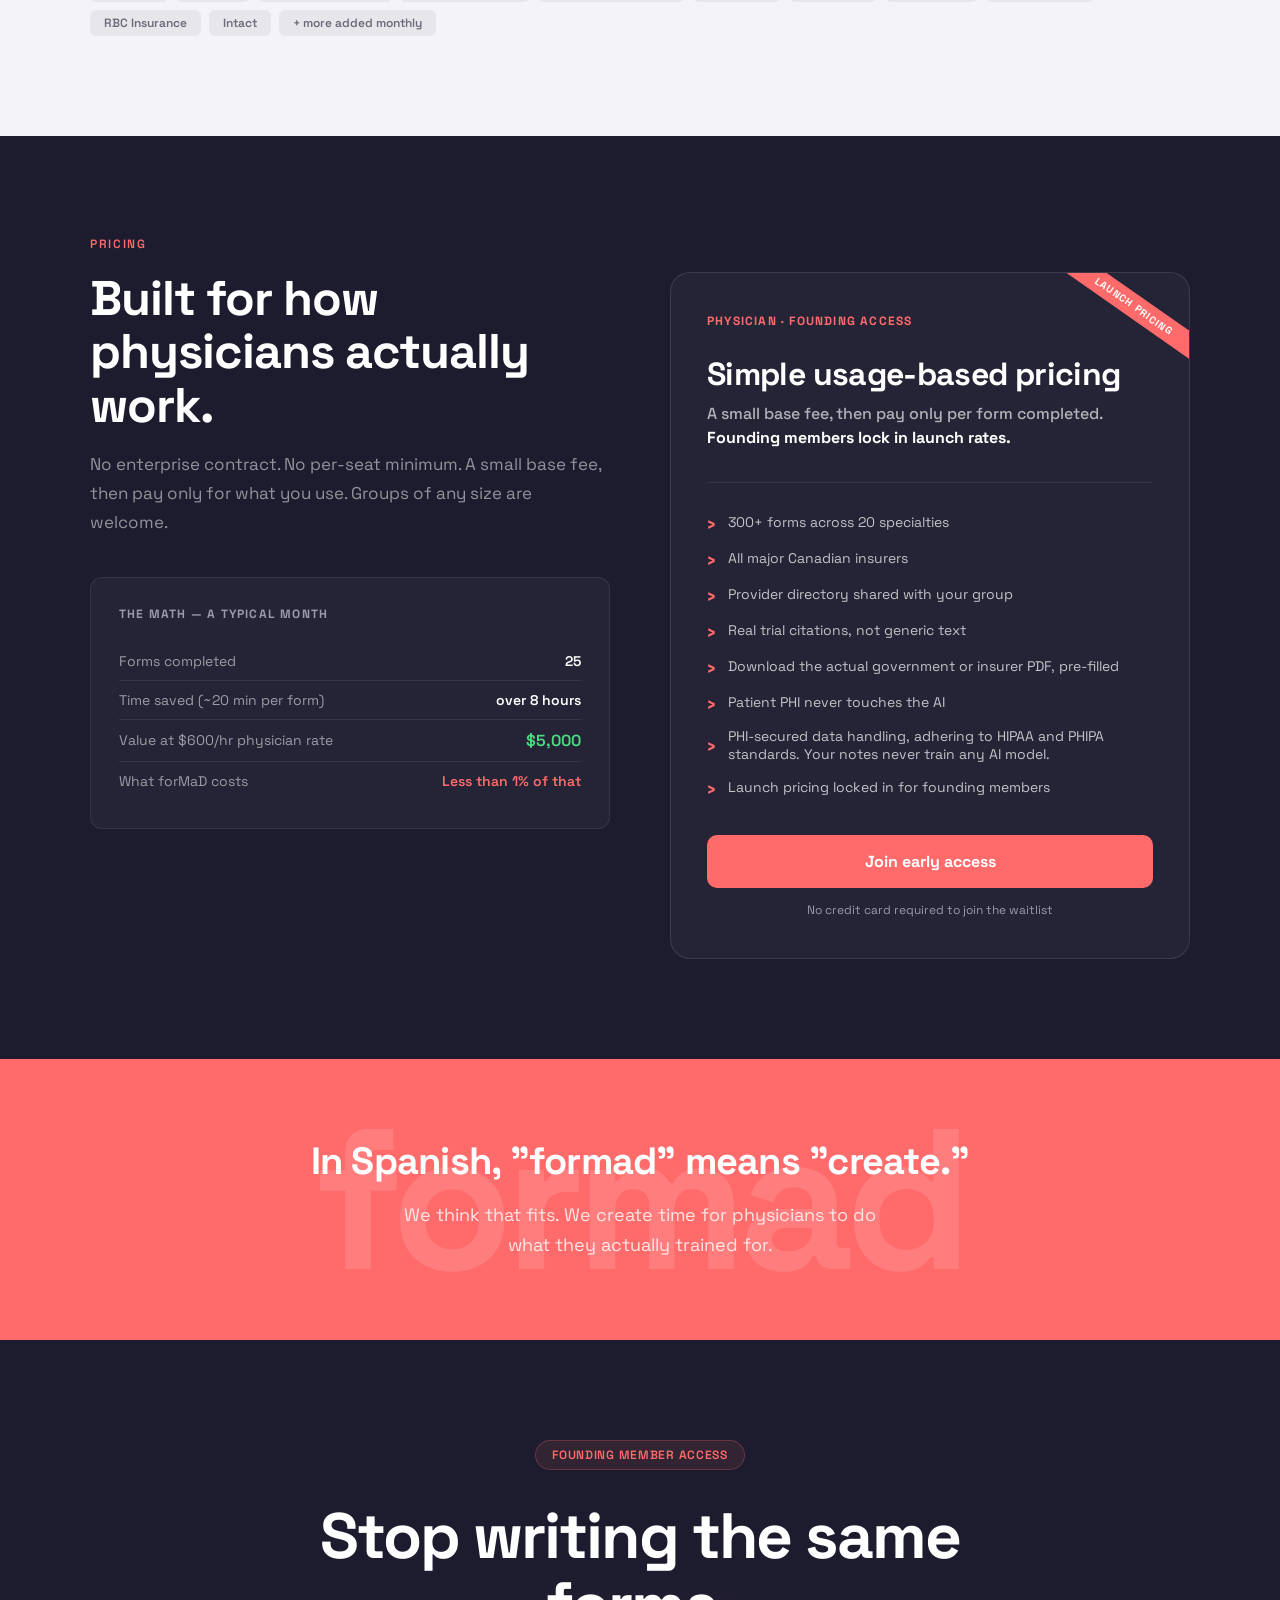
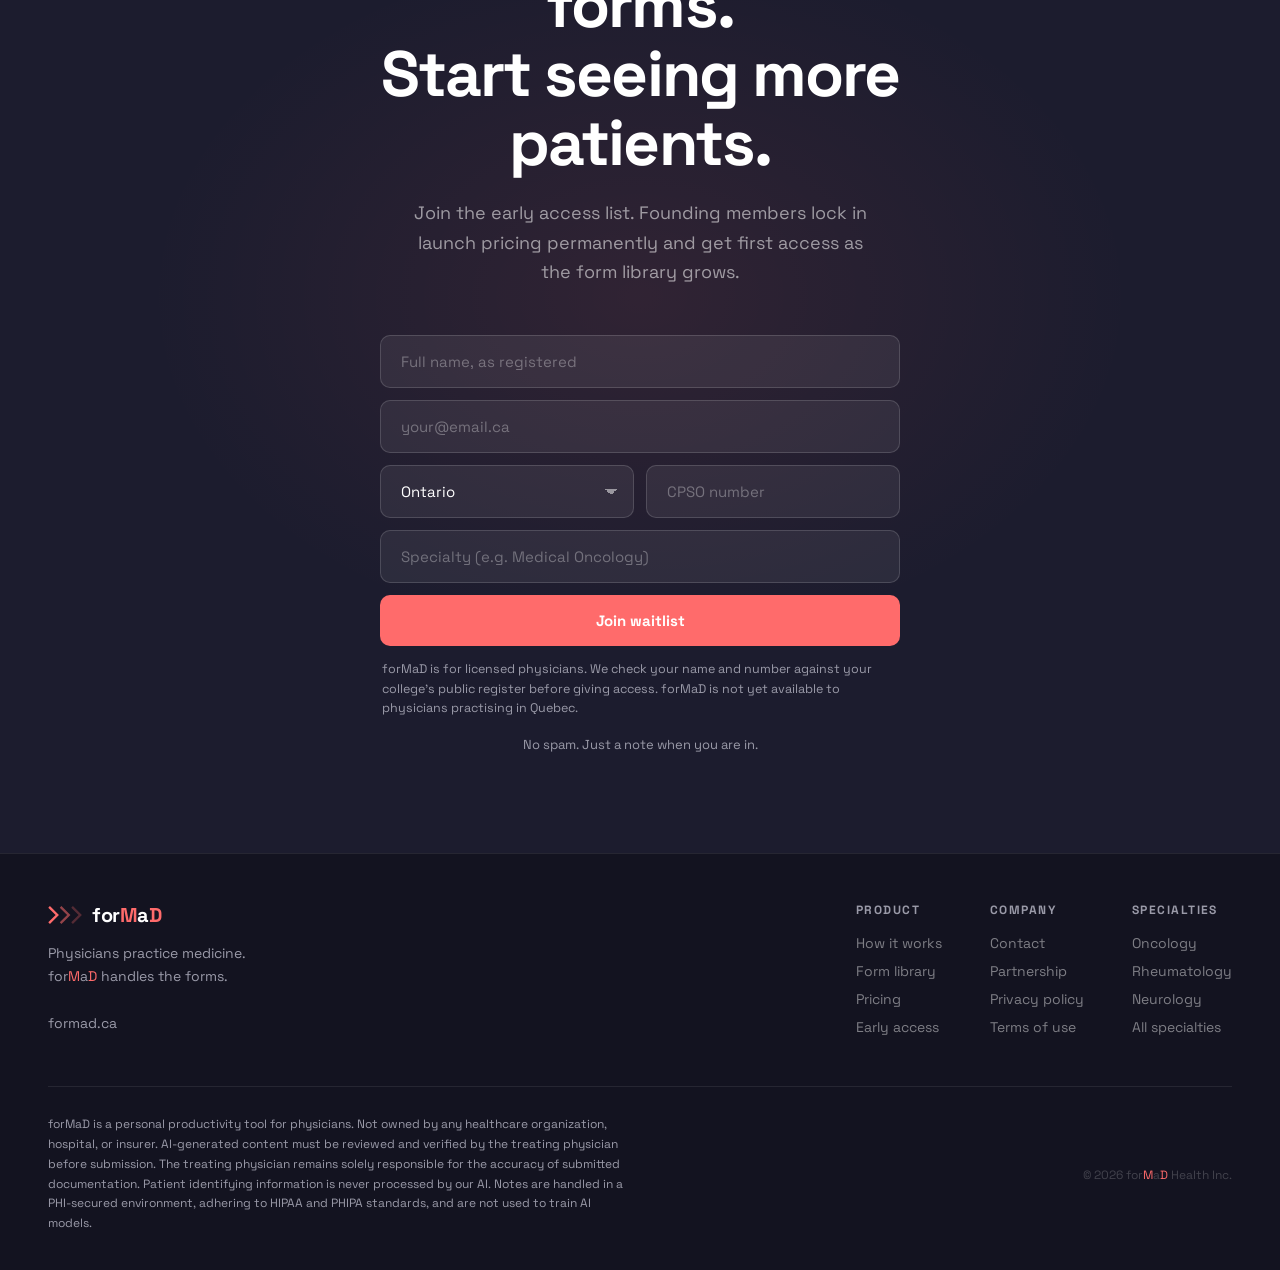
==== commit 55707273: "Add files via upload" ====
--- a/index.html
+++ b/index.html
@@ -1175,12 +1175,12 @@
         <option value="AB">Alberta</option><option value="BC">British Columbia</option><option value="MB">Manitoba</option>
         <option value="NB">New Brunswick</option><option value="NL">Newfoundland and Labrador</option><option value="NS">Nova Scotia</option>
         <option value="NT">Northwest Territories</option><option value="NU">Nunavut</option><option value="ON" selected>Ontario</option>
-        <option value="PE">Prince Edward Island</option><option value="QC">Quebec</option><option value="SK">Saskatchewan</option><option value="YT">Yukon</option>
+        <option value="PE">Prince Edward Island</option><option value="SK">Saskatchewan</option><option value="YT">Yukon</option>
       </select>
       <input type="text" class="email-in" placeholder="CPSO number" aria-label="CPSO number" required maxlength="30" inputmode="numeric" id="regIn">
       <input type="text" class="email-in wide" placeholder="Specialty (e.g. Medical Oncology)" aria-label="Specialty" maxlength="80" id="specIn">
       <button type="submit" class="email-btn wide">Join waitlist</button>
-      <p class="join-why">forMaD is for licensed physicians. We check your name and number against your college's public register before giving access.</p>
+      <p class="join-why">forMaD is for licensed physicians. We check your name and number against your college's public register before giving access. forMaD is not yet available to physicians practising in Quebec.</p>
     </form>
     <div class="cta-note" id="submitMsg" role="status" aria-live="polite">No spam. Just a note when you are in.</div>
   </div>
@@ -1258,7 +1258,7 @@
   const provIn = document.getElementById('provIn');
   const regIn = document.getElementById('regIn');
   function setRegLabel() {
-    const label = provIn.value === 'ON' ? 'CPSO number' : provIn.value === 'QC' ? 'CMQ licence number' : 'College registration number';
+    const label = provIn.value === 'ON' ? 'CPSO number' : 'College registration number';
     regIn.placeholder = label;
     regIn.setAttribute('aria-label', label);
   }
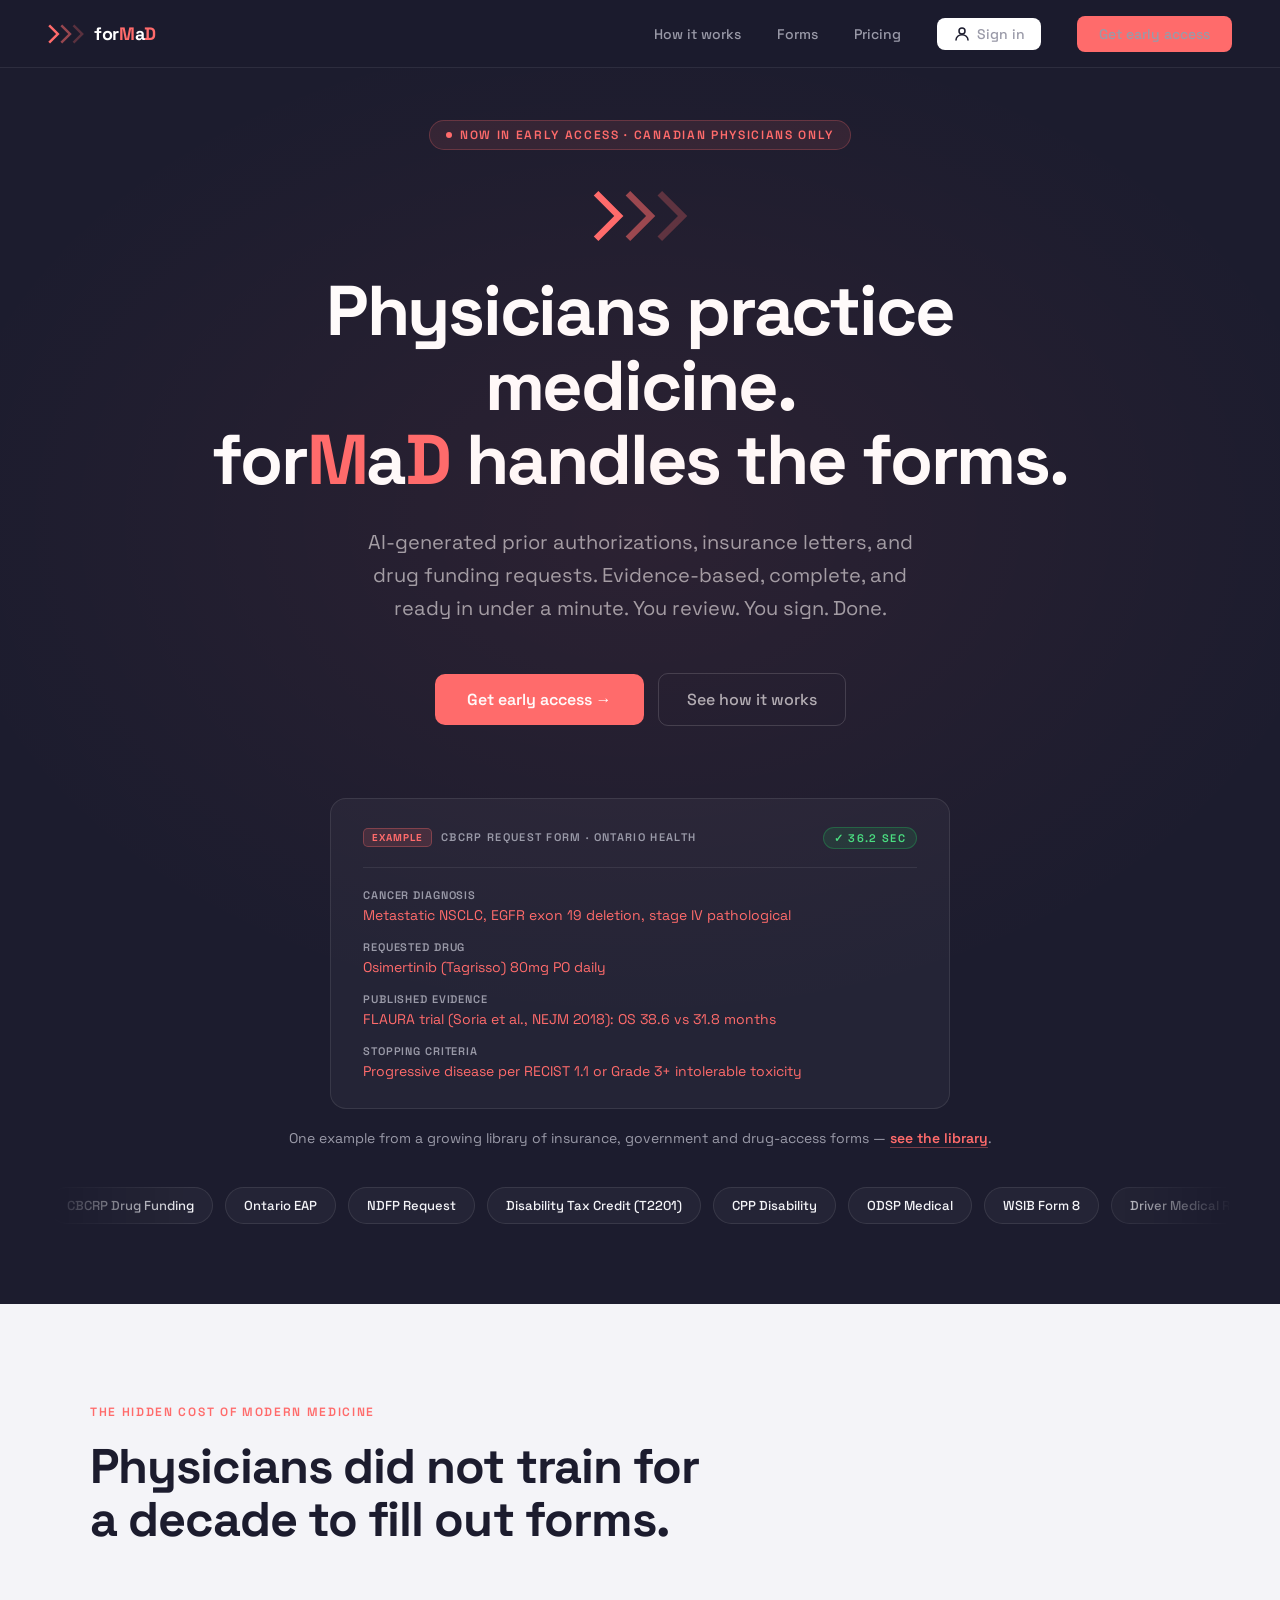
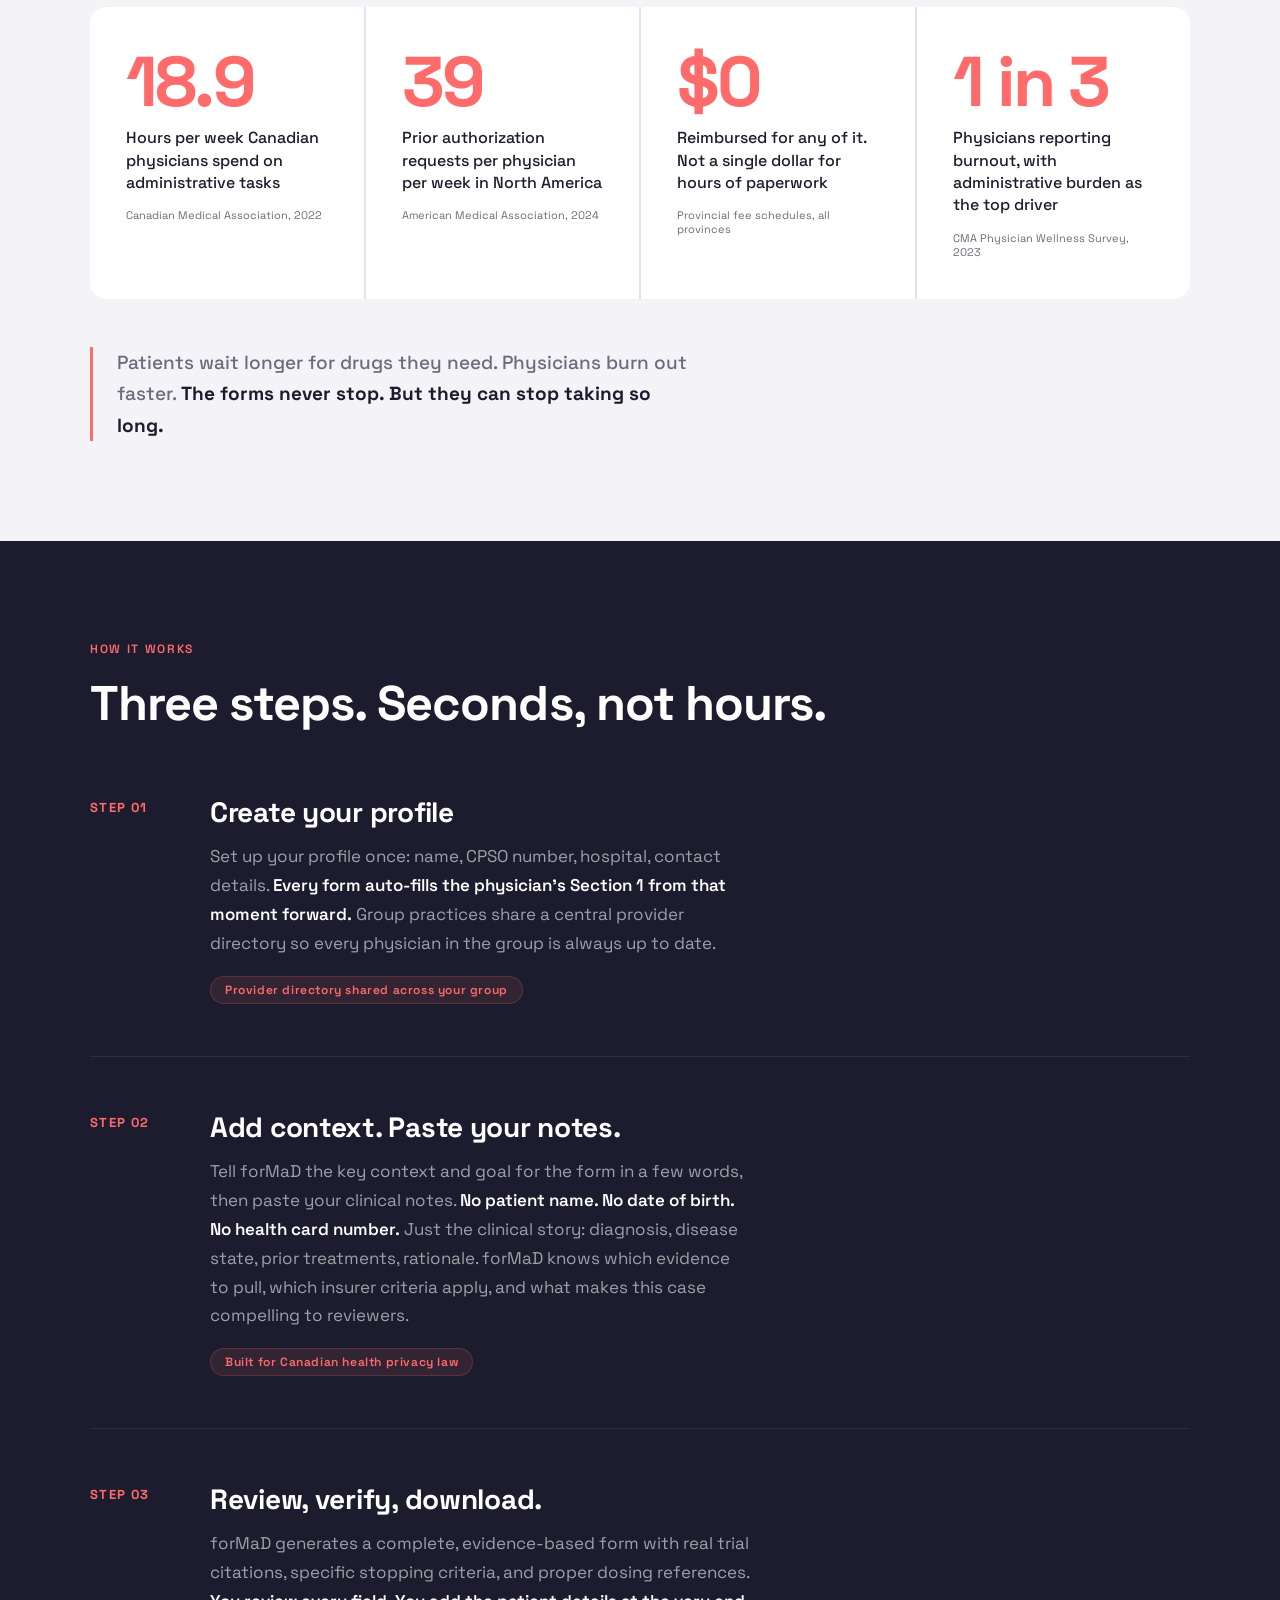
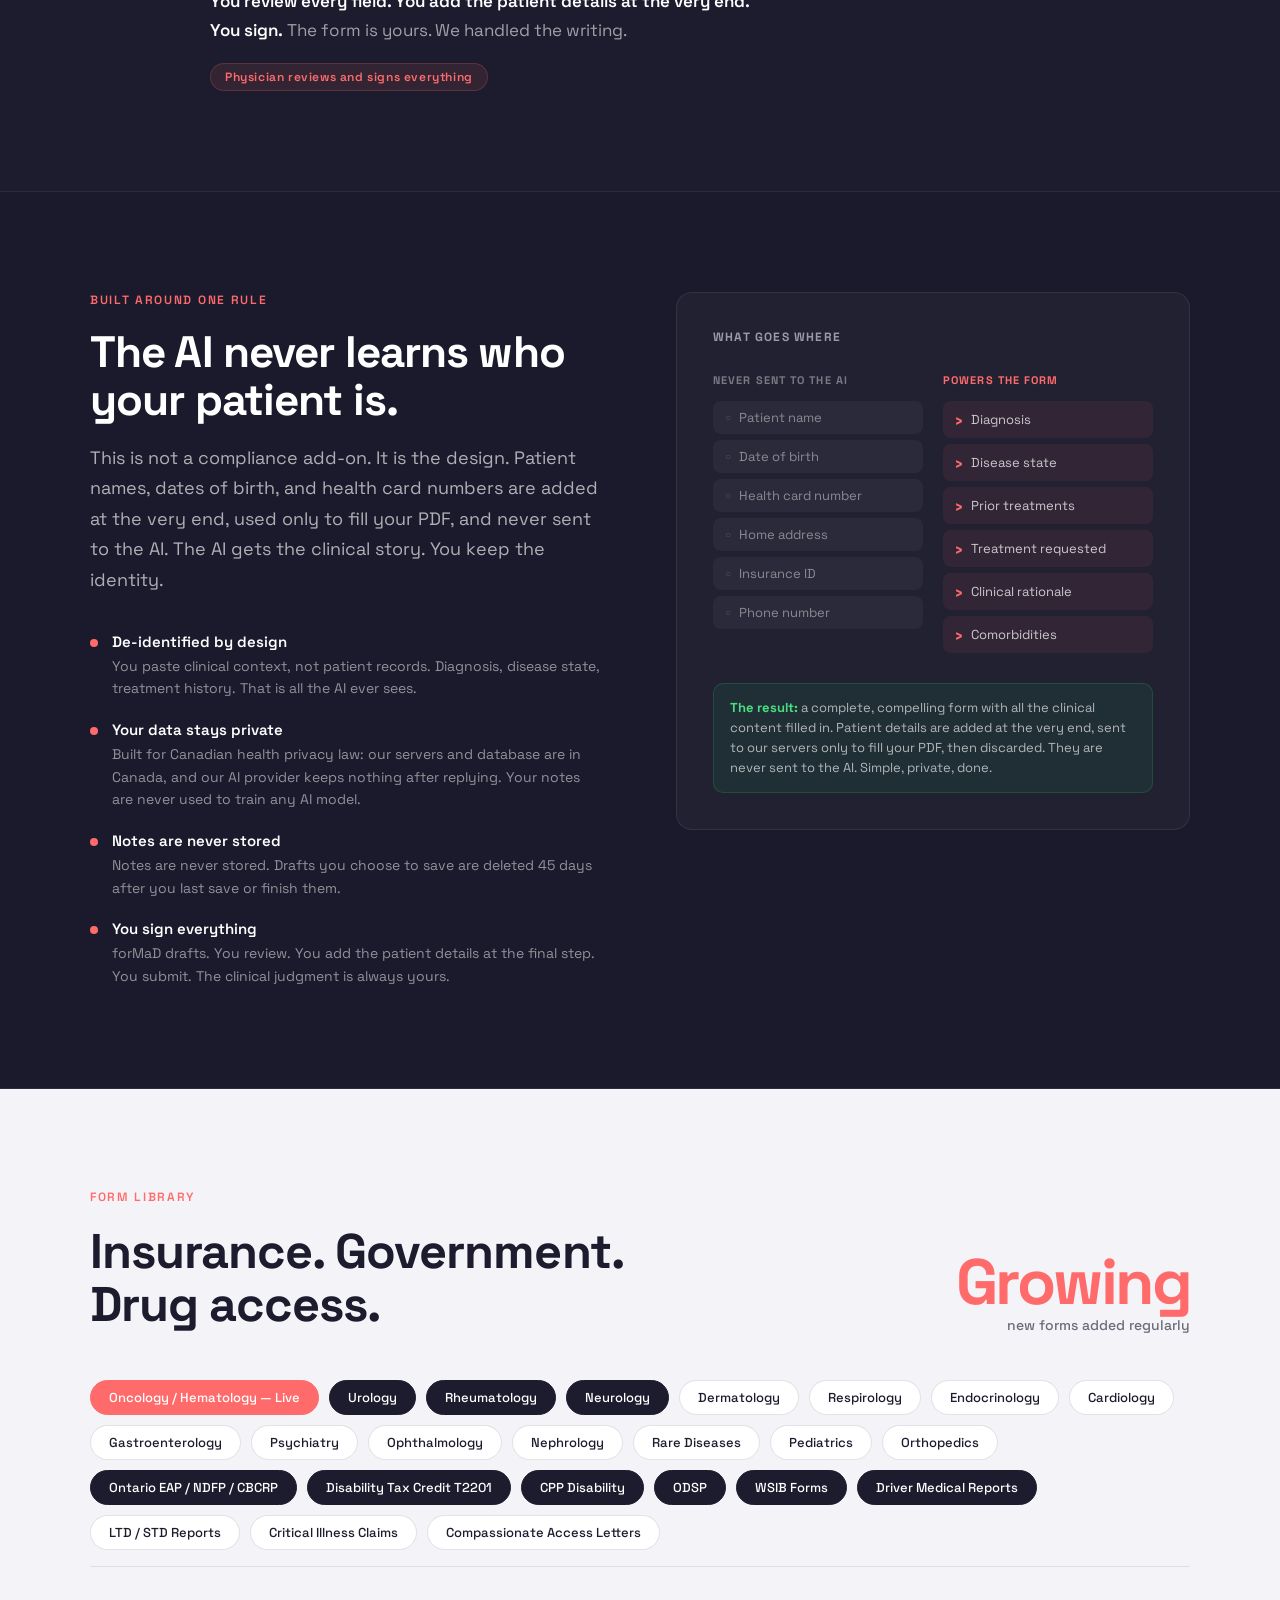
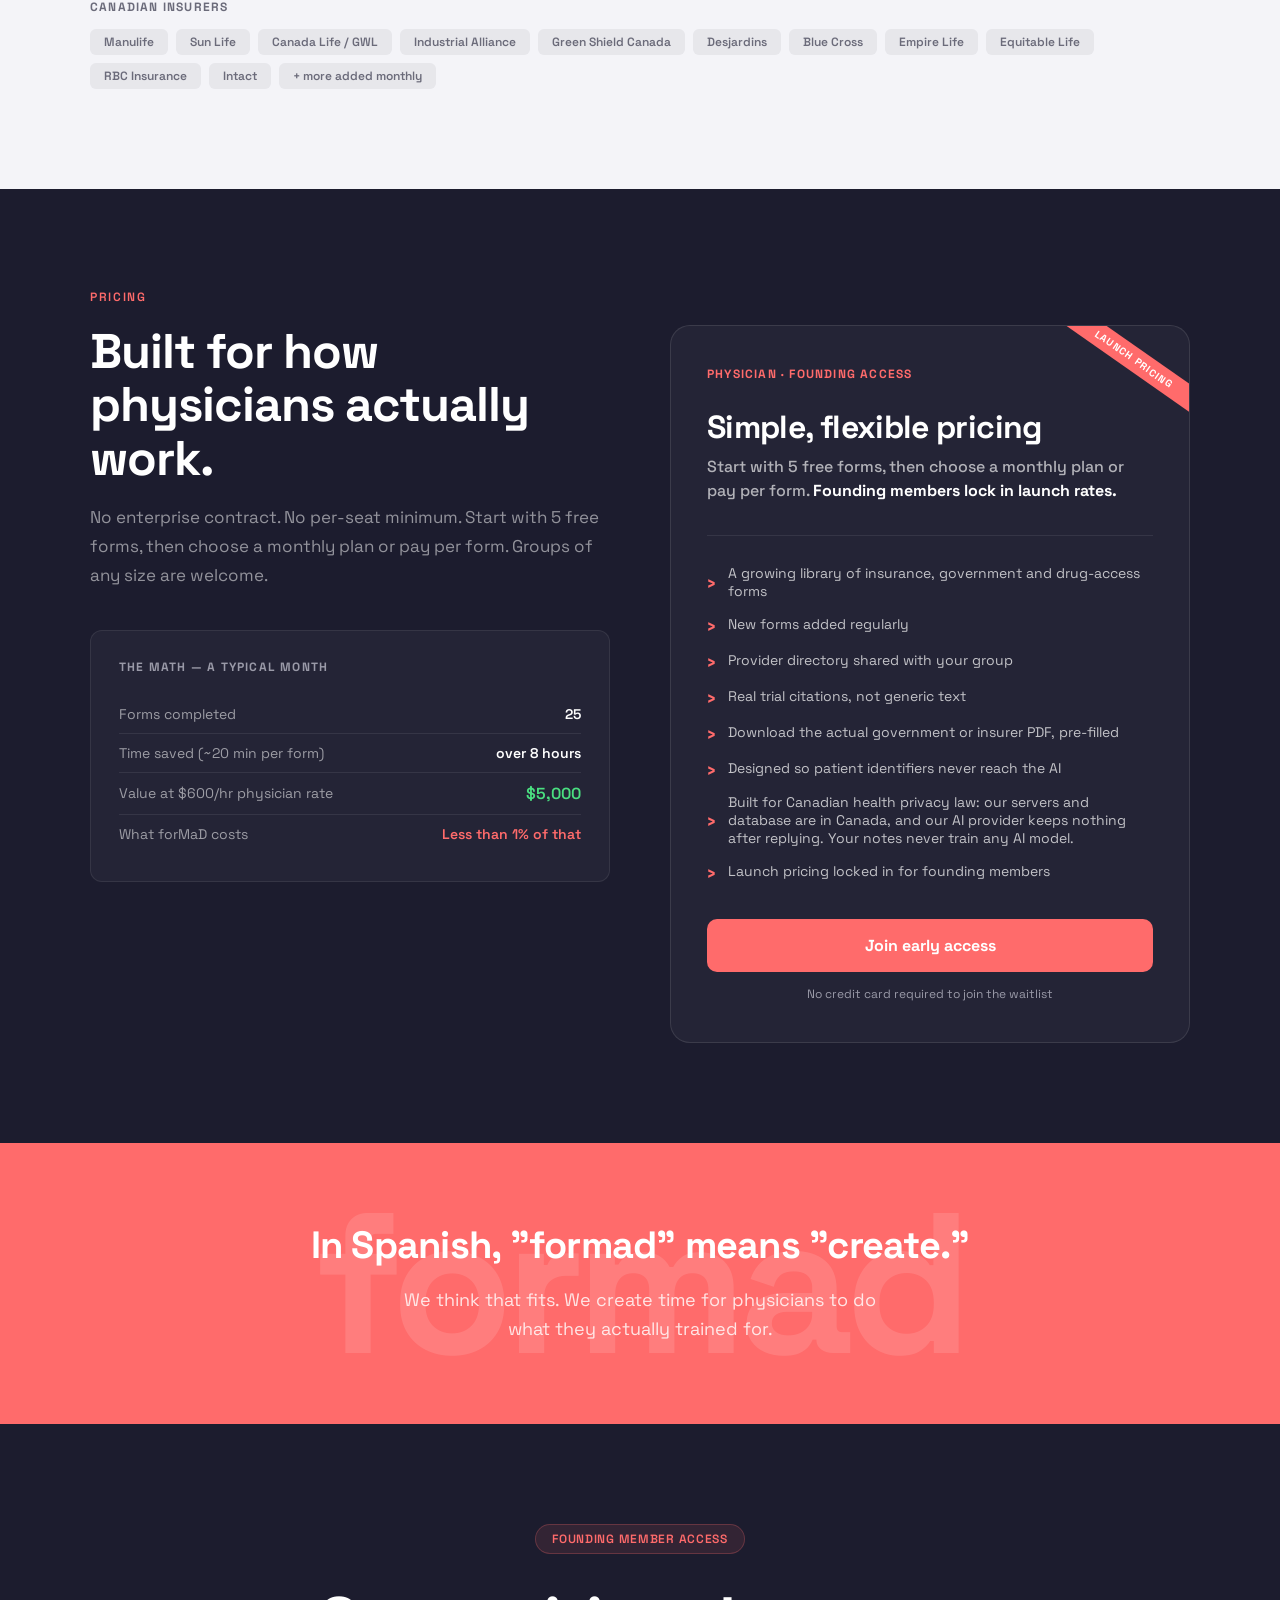
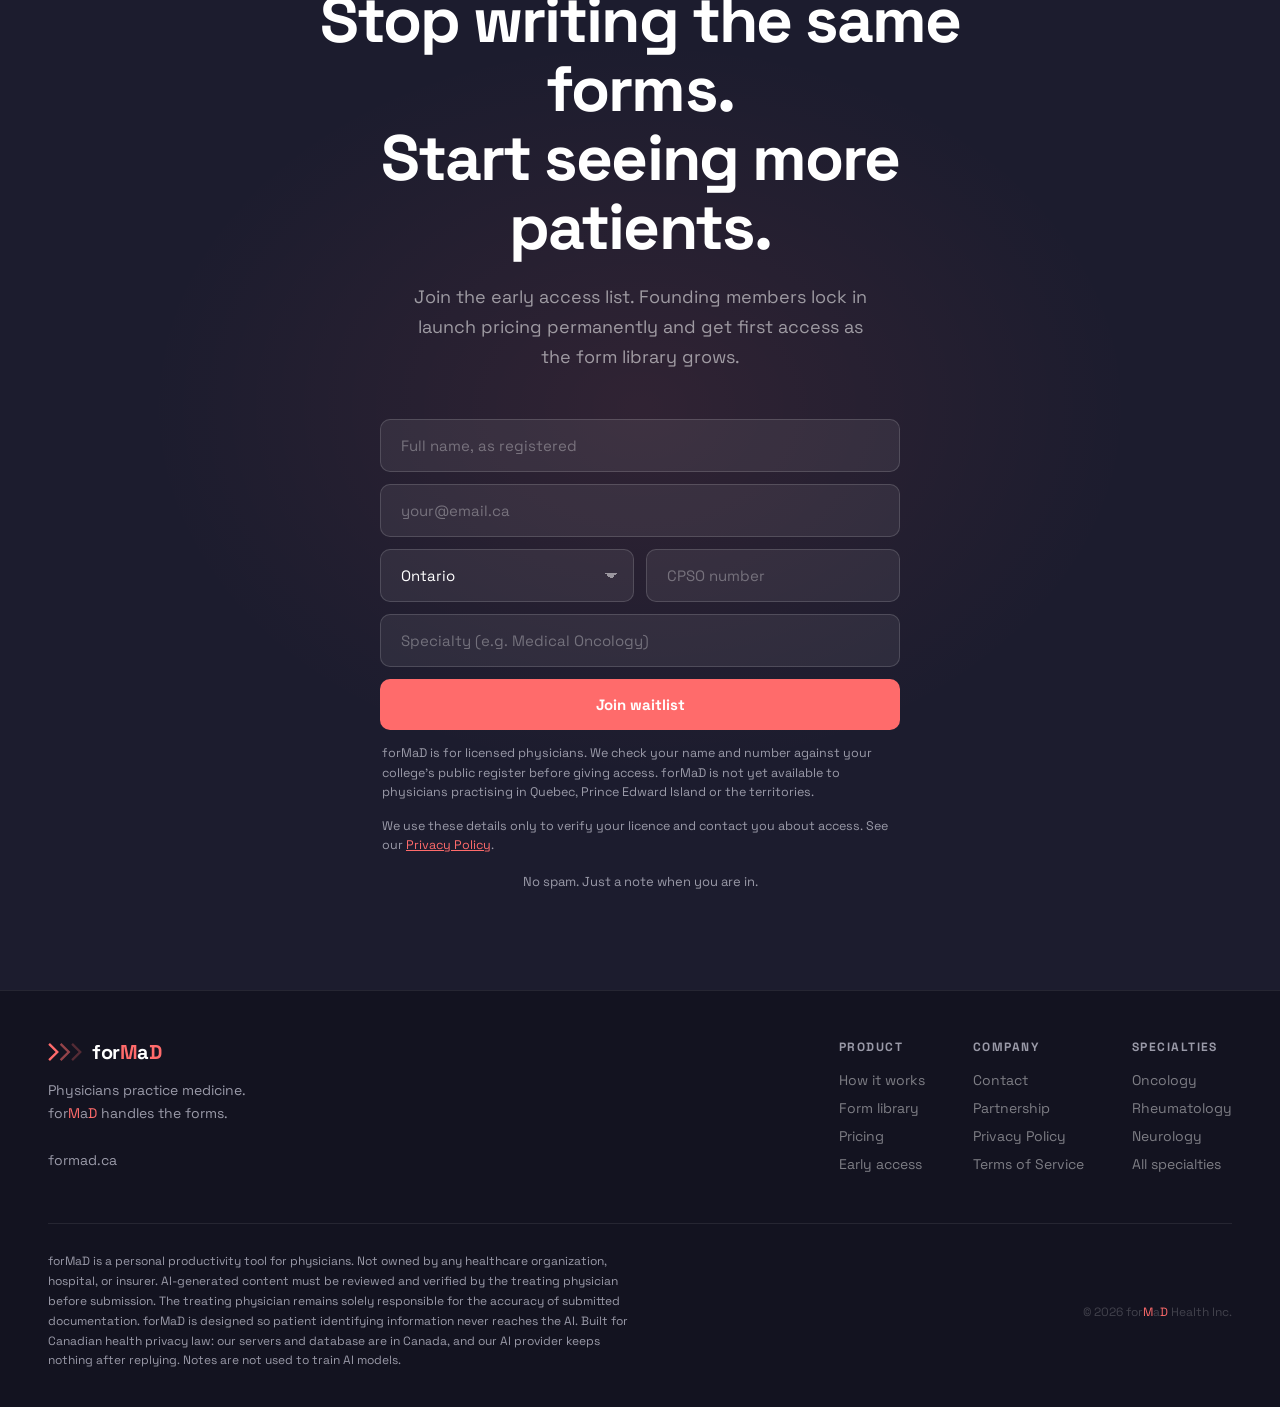
==== commit 73775437: "Terms of Service and Privacy Policy 2.0; home page copy; self-hosted font - terms.html, privacy.html" ====
--- a/index.html
+++ b/index.html
@@ -5,10 +5,9 @@
   <meta name="viewport" content="width=device-width, initial-scale=1.0">
   <title>forMaD — Physicians practice medicine. forMaD handles the forms.</title>
   <link rel="icon" type="image/svg+xml" href="data:image/svg+xml,%3Csvg%20xmlns%3D%22http%3A%2F%2Fwww.w3.org%2F2000%2Fsvg%22%20viewBox%3D%220%200%20100%20100%22%3E%3Crect%20width%3D%22100%22%20height%3D%22100%22%20rx%3D%2222%22%20fill%3D%22%231C1C2E%22%2F%3E%3Cg%20transform%3D%22translate%2822.9%2C50%29%20scale%280.62%29%22%3E%3Cpath%20d%3D%22M0%20-26%20L26%200%20L0%2026%20L-4.77%2021.23%20L16.47%200%20L-4.77%20-21.23%20Z%22%20fill%3D%22%23FF6B6B%22%2F%3E%3Cpath%20d%3D%22M33.09%20-26%20L59.09%200%20L33.09%2026%20L28.33%2021.23%20L49.56%200%20L28.33%20-21.23%20Z%22%20fill%3D%22%23FF6B6B%22%20opacity%3D%220.55%22%2F%3E%3Cpath%20d%3D%22M66.19%20-26%20L92.19%200%20L66.19%2026%20L61.42%2021.23%20L82.65%200%20L61.42%20-21.23%20Z%22%20fill%3D%22%23FF6B6B%22%20opacity%3D%220.28%22%2F%3E%3C%2Fg%3E%3C%2Fsvg%3E">
-  <meta name="description" content="AI-assisted prior authorization and medical form completion for Canadian specialist physicians. 300+ forms, every insurer, every specialty.">
-  <link rel="preconnect" href="https://fonts.googleapis.com">
-  <link rel="preconnect" href="https://fonts.gstatic.com" crossorigin>
-  <link href="https://fonts.googleapis.com/css2?family=Space+Grotesk:wght@300;400;500;600;700&display=swap" rel="stylesheet">
+  <meta name="description" content="AI-assisted prior authorization and medical form completion for Canadian specialist physicians. A growing library of insurance, government and drug-access forms.">
+  <link rel="preload" href="/fonts/space-grotesk-latin.woff2" as="font" type="font/woff2" crossorigin>
+  <link rel="stylesheet" href="/fonts/fonts.css">
   <style>
     *, *::before, *::after { box-sizing: border-box; margin: 0; padding: 0; }
 
@@ -838,7 +837,7 @@
     </div>
   </div>
 
-  <p class="fp-caption">One example. forMaD covers 300+ forms across every specialty and insurer &mdash; <a href="#forms">see the library</a>.</p>
+  <p class="fp-caption">One example from a growing library of insurance, government and drug-access forms &mdash; <a href="#forms">see the library</a>.</p>
 
   <!-- ROLLING FORM EXAMPLES -->
   <div class="ticker" aria-hidden="true">
@@ -946,7 +945,7 @@
             Just the clinical story: diagnosis, disease state, prior treatments, rationale.
             forMaD knows which evidence to pull, which insurer criteria apply, and what makes this case compelling to reviewers.
           </p>
-          <span class="step-pill">Notes processed in a PHI-secured environment</span>
+          <span class="step-pill">Built for Canadian health privacy law</span>
         </div>
       </div>
 
@@ -957,7 +956,7 @@
           <p class="step-desc">
             forMaD generates a complete, evidence-based form with real trial citations,
             specific stopping criteria, and proper dosing references.
-            <strong>You review every field. You fill in the patient details by hand. You sign.</strong>
+            <strong>You review every field. You add the patient details at the very end. You sign.</strong>
             The form is yours. We handled the writing.
           </p>
           <span class="step-pill">Physician reviews and signs everything</span>
@@ -976,7 +975,7 @@
         <span class="eyebrow">Built around one rule</span>
         <h2 class="privacy-h2">The AI never learns who your patient is.</h2>
         <p class="privacy-lead">
-          This is not a compliance add-on. It is the design. Patient names, dates of birth, and health card numbers stay on paper, where they belong. The AI gets the clinical story. You keep the identity.
+          This is not a compliance add-on. It is the design. Patient names, dates of birth, and health card numbers are added at the very end, used only to fill your PDF, and never sent to the AI. The AI gets the clinical story. You keep the identity.
         </p>
         <div class="privacy-pillars">
           <div class="pillar">
@@ -990,21 +989,21 @@
             <div class="pillar-dot"></div>
             <div>
               <strong>Your data stays private</strong>
-              <span>Your notes are processed in a PHI-secured environment, adhering to HIPAA and PHIPA standards. They are never used to train any AI model.</span>
+              <span>Built for Canadian health privacy law: our servers and database are in Canada, and our AI provider keeps nothing after replying. Your notes are never used to train any AI model.</span>
             </div>
           </div>
           <div class="pillar">
             <div class="pillar-dot"></div>
             <div>
-              <strong>Nothing retained after your session</strong>
-              <span>No clinical data is stored by forMaD. When you close the browser, it is gone.</span>
+              <strong>Notes are never stored</strong>
+              <span>Notes are never stored. Drafts you choose to save are deleted 45 days after you last save or finish them.</span>
             </div>
           </div>
           <div class="pillar">
             <div class="pillar-dot"></div>
             <div>
               <strong>You sign everything</strong>
-              <span>forMaD drafts. You review. You complete the patient details by hand. You submit. The clinical judgment is always yours.</span>
+              <span>forMaD drafts. You review. You add the patient details at the final step. You submit. The clinical judgment is always yours.</span>
             </div>
           </div>
         </div>
@@ -1014,7 +1013,7 @@
         <div class="phi-title">What goes where</div>
         <div class="phi-cols">
           <div class="phi-col yours">
-            <h4>Stays with you</h4>
+            <h4>Never sent to the AI</h4>
             <div class="phi-item stays">Patient name</div>
             <div class="phi-item stays">Date of birth</div>
             <div class="phi-item stays">Health card number</div>
@@ -1033,7 +1032,7 @@
           </div>
         </div>
         <div class="phi-note">
-          <strong>The result:</strong> a complete, compelling form with all the clinical content filled in. You write the patient's name yourself on the printed copy. Simple, private, done.
+          <strong>The result:</strong> a complete, compelling form with all the clinical content filled in. Patient details are added at the very end, sent to our servers only to fill your PDF, then discarded. They are never sent to the AI. Simple, private, done.
         </div>
       </div>
 
@@ -1047,10 +1046,10 @@
     <div class="library-top">
       <div>
         <span class="eyebrow" style="color:var(--coral)">Form library</span>
-        <h2 class="library-h2 fu">Every form. Every insurer.<br>Every specialty.</h2>
+        <h2 class="library-h2 fu">Insurance. Government.<br>Drug access.</h2>
       </div>
       <div class="fu" style="text-align:right">
-        <div class="lib-count">300+<span>forms and growing</span></div>
+        <div class="lib-count">Growing<span>new forms added regularly</span></div>
       </div>
     </div>
 
@@ -1085,7 +1084,7 @@
     </div>
 
     <div class="insurer-section fu">
-      <div class="insurer-label">All major Canadian insurers covered</div>
+      <div class="insurer-label">Canadian insurers</div>
       <div class="insurer-pills">
         <span class="ipill">Manulife</span>
         <span class="ipill">Sun Life</span>
@@ -1112,7 +1111,7 @@
       <div class="fu">
         <h2 class="pricing-h2">Built for how physicians actually work.</h2>
         <p class="pricing-sub">
-          No enterprise contract. No per-seat minimum. A small base fee, then pay only for what you use. Groups of any size are welcome.
+          No enterprise contract. No per-seat minimum. Start with 5 free forms, then choose a monthly plan or pay per form. Groups of any size are welcome.
         </p>
         <div class="roi">
           <div class="roi-title">The math — a typical month</div>
@@ -1127,18 +1126,18 @@
         <div class="plan-card">
           <div class="plan-name">Physician · Founding Access</div>
           <div class="plan-price">
-            <span class="price-big">Simple usage-based pricing</span>
+            <span class="price-big">Simple, flexible pricing</span>
           </div>
-          <div class="price-form">A small base fee, then pay only per form completed. <strong>Founding members lock in launch rates.</strong></div>
+          <div class="price-form">Start with 5 free forms, then choose a monthly plan or pay per form. <strong>Founding members lock in launch rates.</strong></div>
           <div class="plan-div"></div>
           <div class="plan-feats">
-            <div class="plan-feat">300+ forms across 20 specialties</div>
-            <div class="plan-feat">All major Canadian insurers</div>
+            <div class="plan-feat">A growing library of insurance, government and drug-access forms</div>
+            <div class="plan-feat">New forms added regularly</div>
             <div class="plan-feat">Provider directory shared with your group</div>
             <div class="plan-feat">Real trial citations, not generic text</div>
             <div class="plan-feat">Download the actual government or insurer PDF, pre-filled</div>
-            <div class="plan-feat">Patient PHI never touches the AI</div>
-            <div class="plan-feat">PHI-secured data handling, adhering to HIPAA and PHIPA standards. Your notes never train any AI model.</div>
+            <div class="plan-feat">Designed so patient identifiers never reach the AI</div>
+            <div class="plan-feat">Built for Canadian health privacy law: our servers and database are in Canada, and our AI provider keeps nothing after replying. Your notes never train any AI model.</div>
             <div class="plan-feat">Launch pricing locked in for founding members</div>
           </div>
           <a href="#early-access" class="plan-btn">Join early access</a>
@@ -1171,16 +1170,16 @@
     <form class="join-form fu" onsubmit="handleSubmit(event)" novalidate>
       <input type="text" class="email-in wide" placeholder="Full name, as registered" aria-label="Full name, as registered with your college" required autocomplete="name" maxlength="120" id="nameIn">
       <input type="email" class="email-in wide" placeholder="your@email.ca" aria-label="Email" required autocomplete="email" maxlength="254" id="emailIn">
-      <select class="email-in" aria-label="Province or territory of practice" required id="provIn">
+      <select class="email-in" aria-label="Province of practice" required id="provIn">
         <option value="AB">Alberta</option><option value="BC">British Columbia</option><option value="MB">Manitoba</option>
         <option value="NB">New Brunswick</option><option value="NL">Newfoundland and Labrador</option><option value="NS">Nova Scotia</option>
-        <option value="NT">Northwest Territories</option><option value="NU">Nunavut</option><option value="ON" selected>Ontario</option>
-        <option value="PE">Prince Edward Island</option><option value="SK">Saskatchewan</option><option value="YT">Yukon</option>
+        <option value="ON" selected>Ontario</option><option value="SK">Saskatchewan</option>
       </select>
       <input type="text" class="email-in" placeholder="CPSO number" aria-label="CPSO number" required maxlength="30" inputmode="numeric" id="regIn">
       <input type="text" class="email-in wide" placeholder="Specialty (e.g. Medical Oncology)" aria-label="Specialty" maxlength="80" id="specIn">
       <button type="submit" class="email-btn wide">Join waitlist</button>
-      <p class="join-why">forMaD is for licensed physicians. We check your name and number against your college's public register before giving access. forMaD is not yet available to physicians practising in Quebec.</p>
+      <p class="join-why">forMaD is for licensed physicians. We check your name and number against your college's public register before giving access. forMaD is not yet available to physicians practising in Quebec, Prince Edward Island or the territories.</p>
+      <p class="join-why">We use these details only to verify your licence and contact you about access. See our <a href="/privacy" style="color:var(--coral)">Privacy Policy</a>.</p>
     </form>
     <div class="cta-note" id="submitMsg" role="status" aria-live="polite">No spam. Just a note when you are in.</div>
   </div>
@@ -1219,8 +1218,8 @@
         <h4>Company</h4>
         <a href="mailto:hello@formad.ca">Contact</a>
         <a href="mailto:hello@formad.ca">Partnership</a>
-        <a href="#">Privacy policy</a>
-        <a href="#">Terms of use</a>
+        <a href="/privacy">Privacy Policy</a>
+        <a href="/terms">Terms of Service</a>
       </div>
       <div class="footer-col">
         <h4>Specialties</h4>
@@ -1234,7 +1233,7 @@
 
   <div class="footer-bottom">
     <div class="footer-legal">
-      forMaD is a personal productivity tool for physicians. Not owned by any healthcare organization, hospital, or insurer. AI-generated content must be reviewed and verified by the treating physician before submission. The treating physician remains solely responsible for the accuracy of submitted documentation. Patient identifying information is never processed by our AI. Notes are handled in a PHI-secured environment, adhering to HIPAA and PHIPA standards, and are not used to train AI models.
+      forMaD is a personal productivity tool for physicians. Not owned by any healthcare organization, hospital, or insurer. AI-generated content must be reviewed and verified by the treating physician before submission. The treating physician remains solely responsible for the accuracy of submitted documentation. forMaD is designed so patient identifying information never reaches the AI. Built for Canadian health privacy law: our servers and database are in Canada, and our AI provider keeps nothing after replying. Notes are not used to train AI models.
     </div>
     <div class="footer-corp">© 2026 for<em class="wm">M</em>a<em class="wm">D</em> Health Inc.</div>
   </div>
--- a/fonts/fonts.css
+++ b/fonts/fonts.css
@@ -0,0 +1,22 @@
+/* Space Grotesk (variable, weights 300–700), self-hosted so visitors' browsers
+   do not contact Google. SIL Open Font License 1.1 (OFL-LICENSE.txt). */
+/* space-grotesk-latin-ext-wght-normal */
+@font-face {
+  font-family: 'Space Grotesk';
+  font-style: normal;
+  font-display: swap;
+  font-weight: 300 700;
+  src: url(/fonts/space-grotesk-latin-ext.woff2) format('woff2-variations');
+  unicode-range: U+0100-02BA,U+02BD-02C5,U+02C7-02CC,U+02CE-02D7,U+02DD-02FF,U+0304,U+0308,U+0329,U+1D00-1DBF,U+1E00-1E9F,U+1EF2-1EFF,U+2020,U+20A0-20AB,U+20AD-20C0,U+2113,U+2C60-2C7F,U+A720-A7FF;
+}
+
+/* space-grotesk-latin-wght-normal */
+@font-face {
+  font-family: 'Space Grotesk';
+  font-style: normal;
+  font-display: swap;
+  font-weight: 300 700;
+  src: url(/fonts/space-grotesk-latin.woff2) format('woff2-variations');
+  unicode-range: U+0000-00FF,U+0131,U+0152-0153,U+02BB-02BC,U+02C6,U+02DA,U+02DC,U+0304,U+0308,U+0329,U+2000-206F,U+20AC,U+2122,U+2191,U+2193,U+2212,U+2215,U+FEFF,U+FFFD;
+}
+
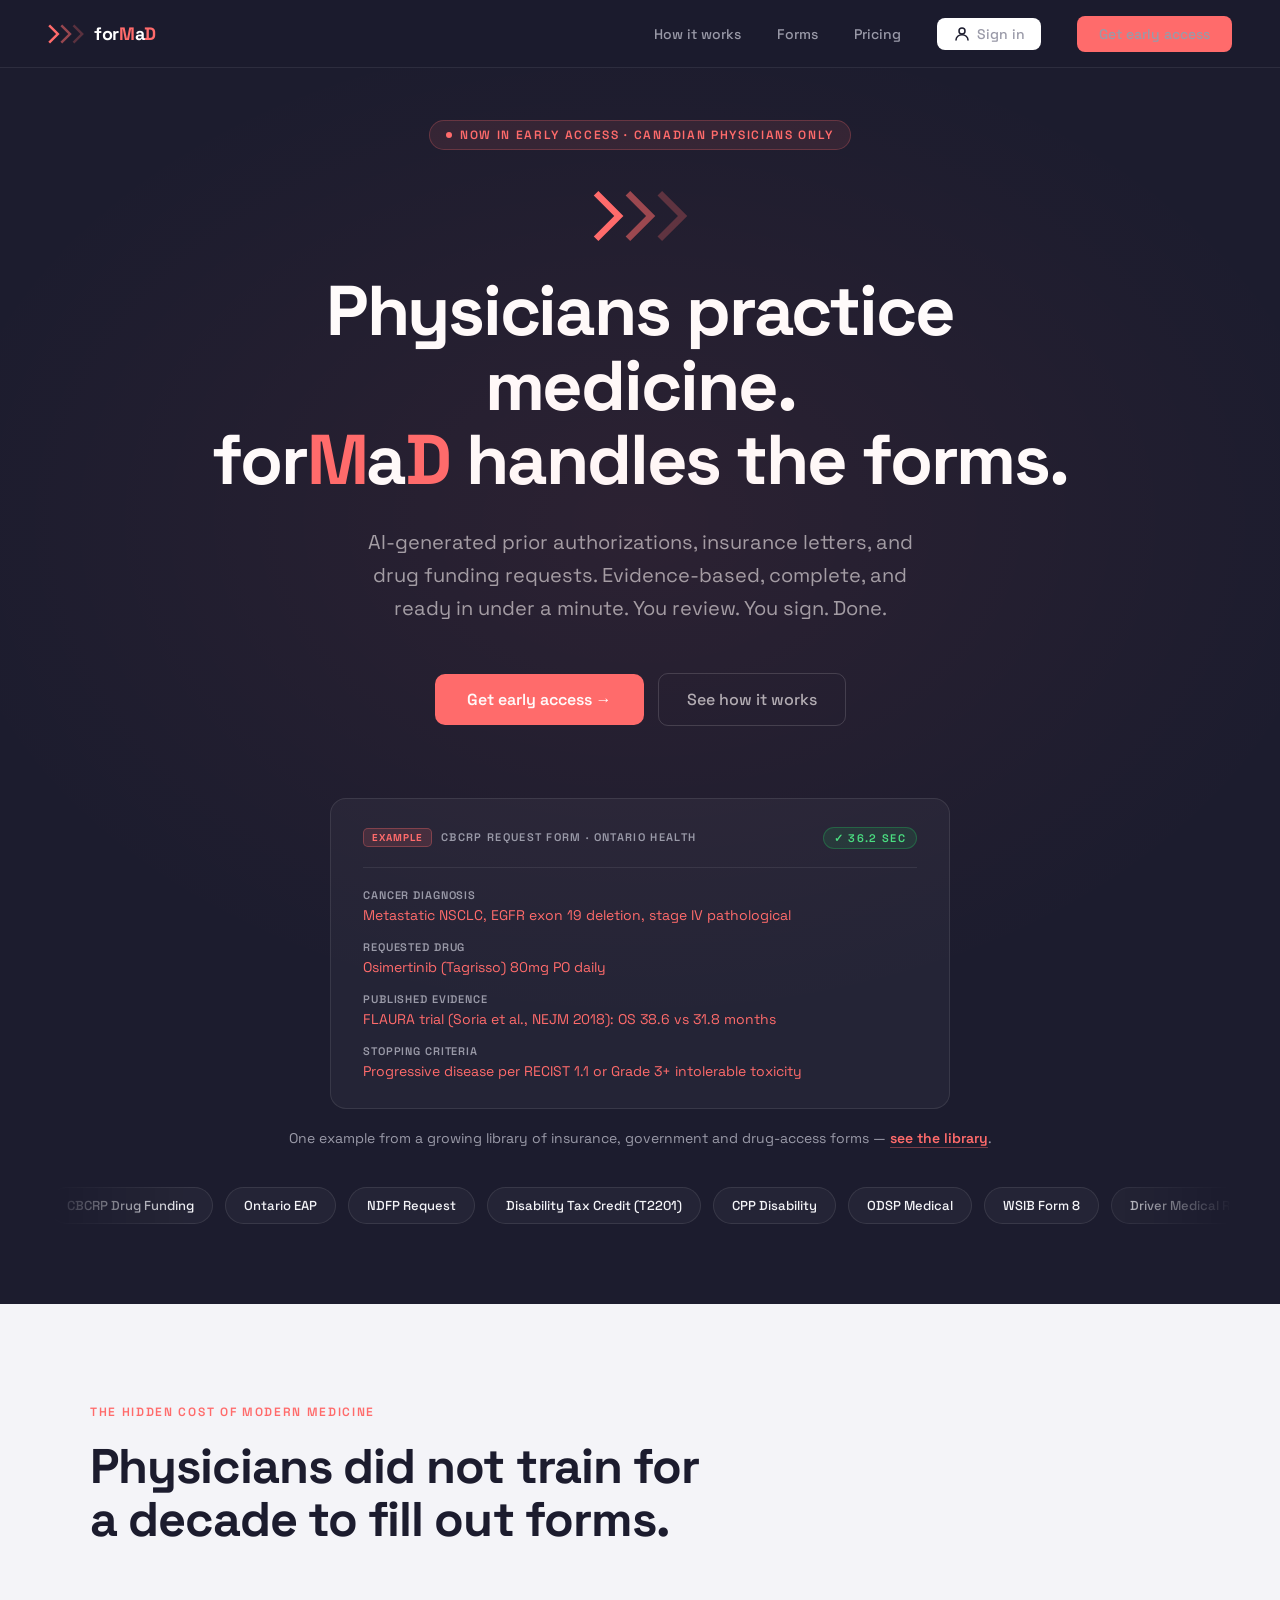
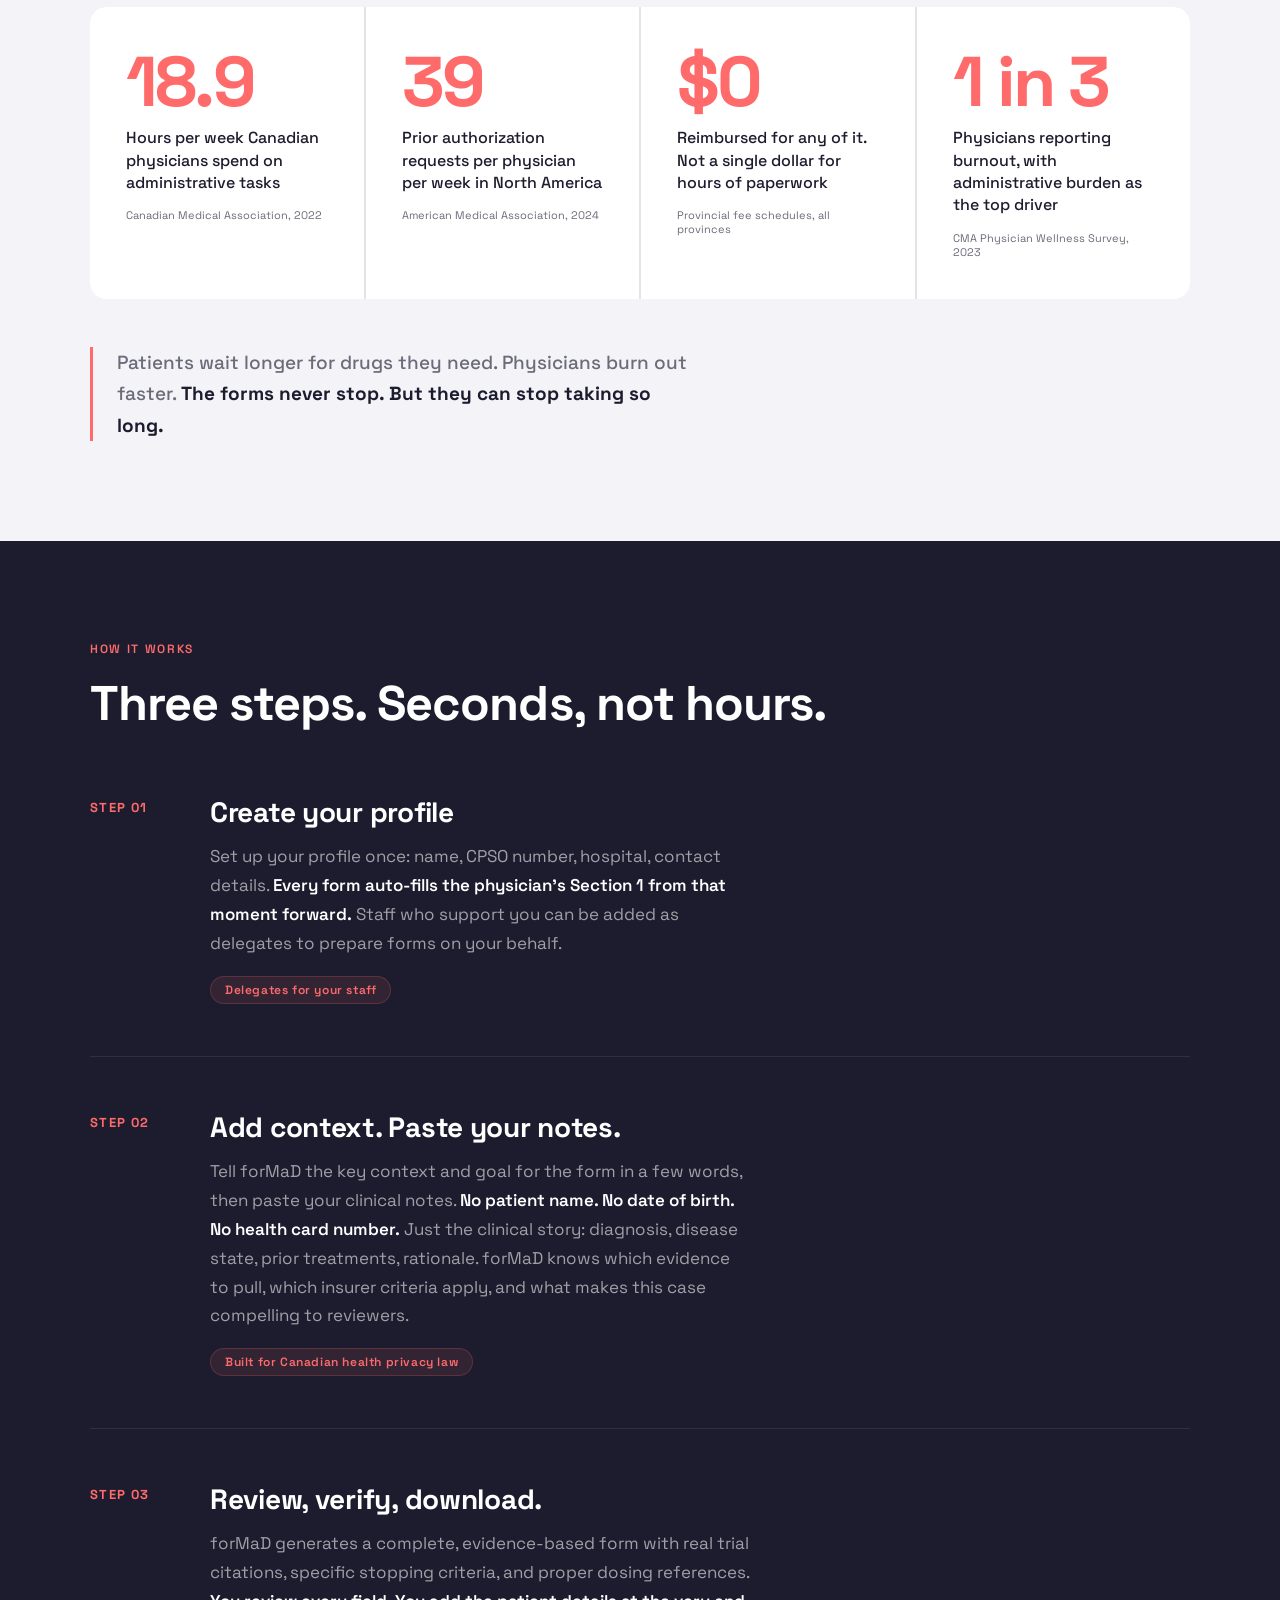
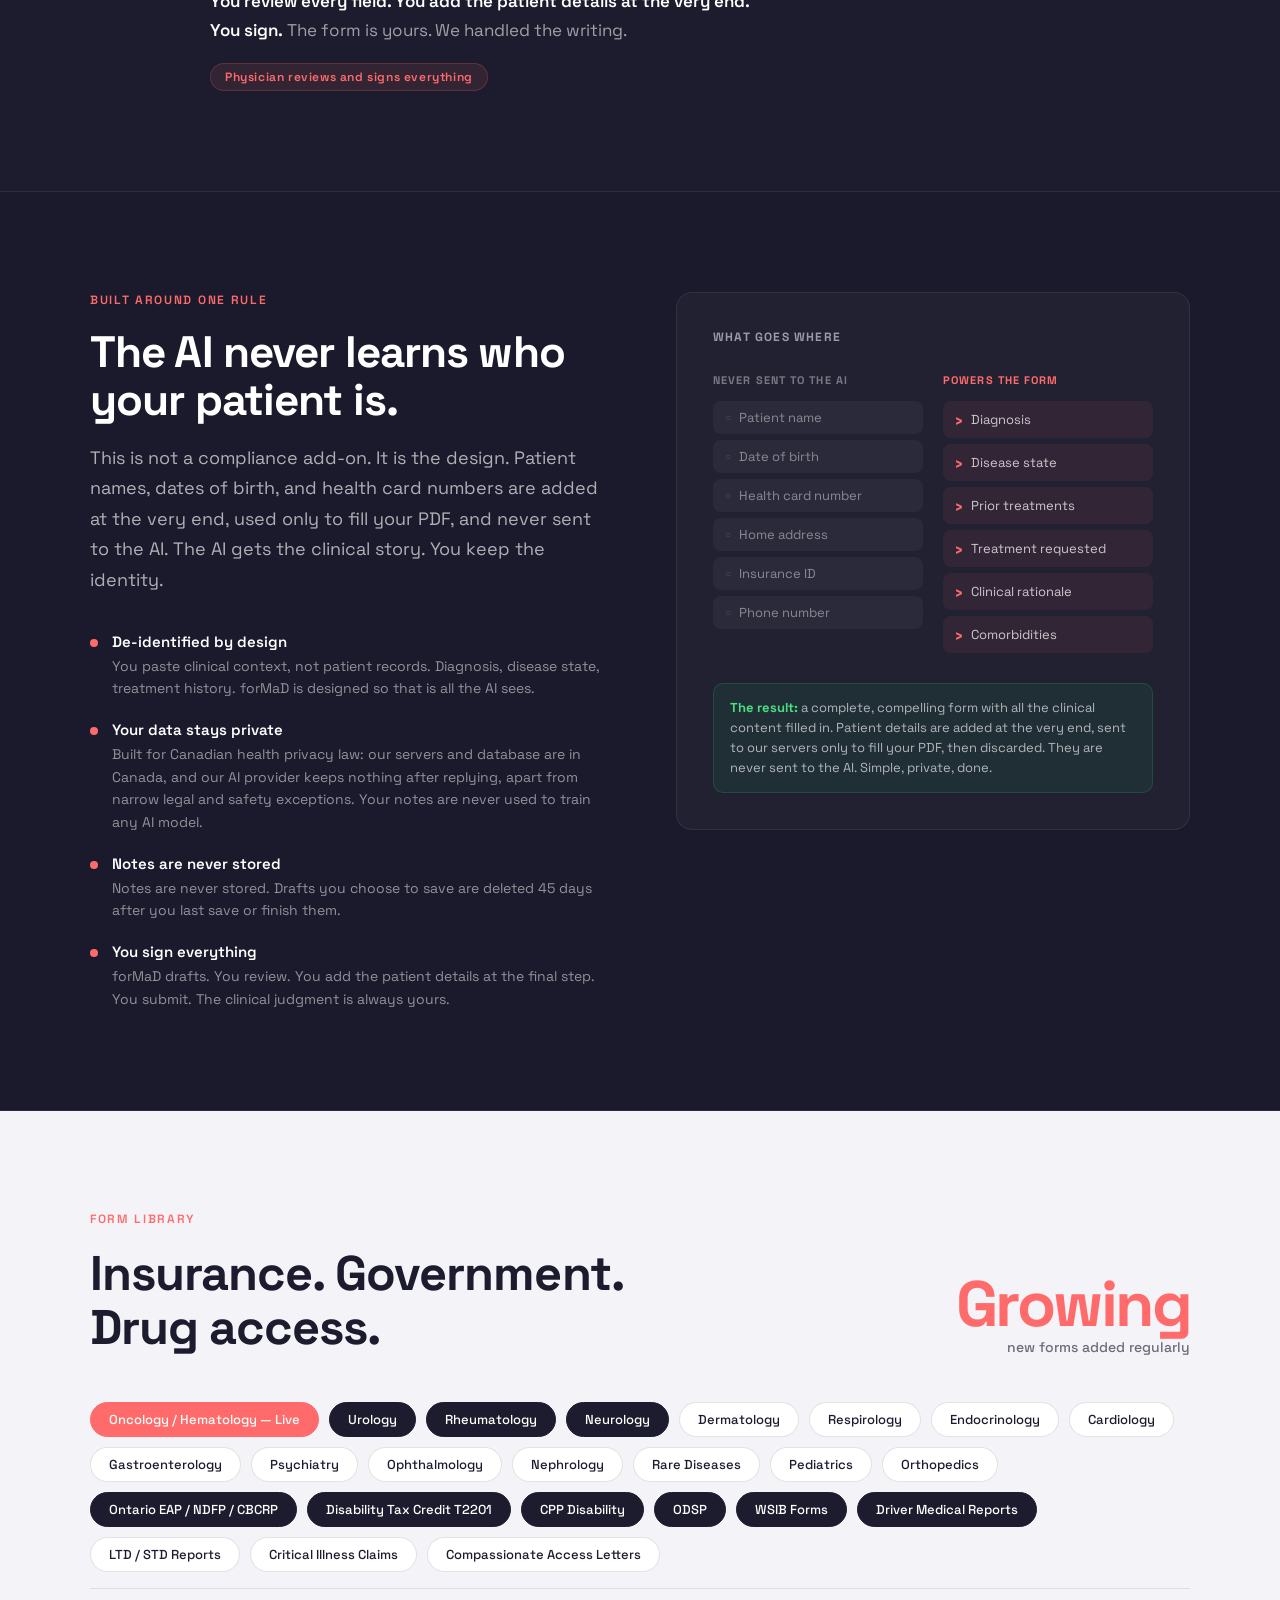
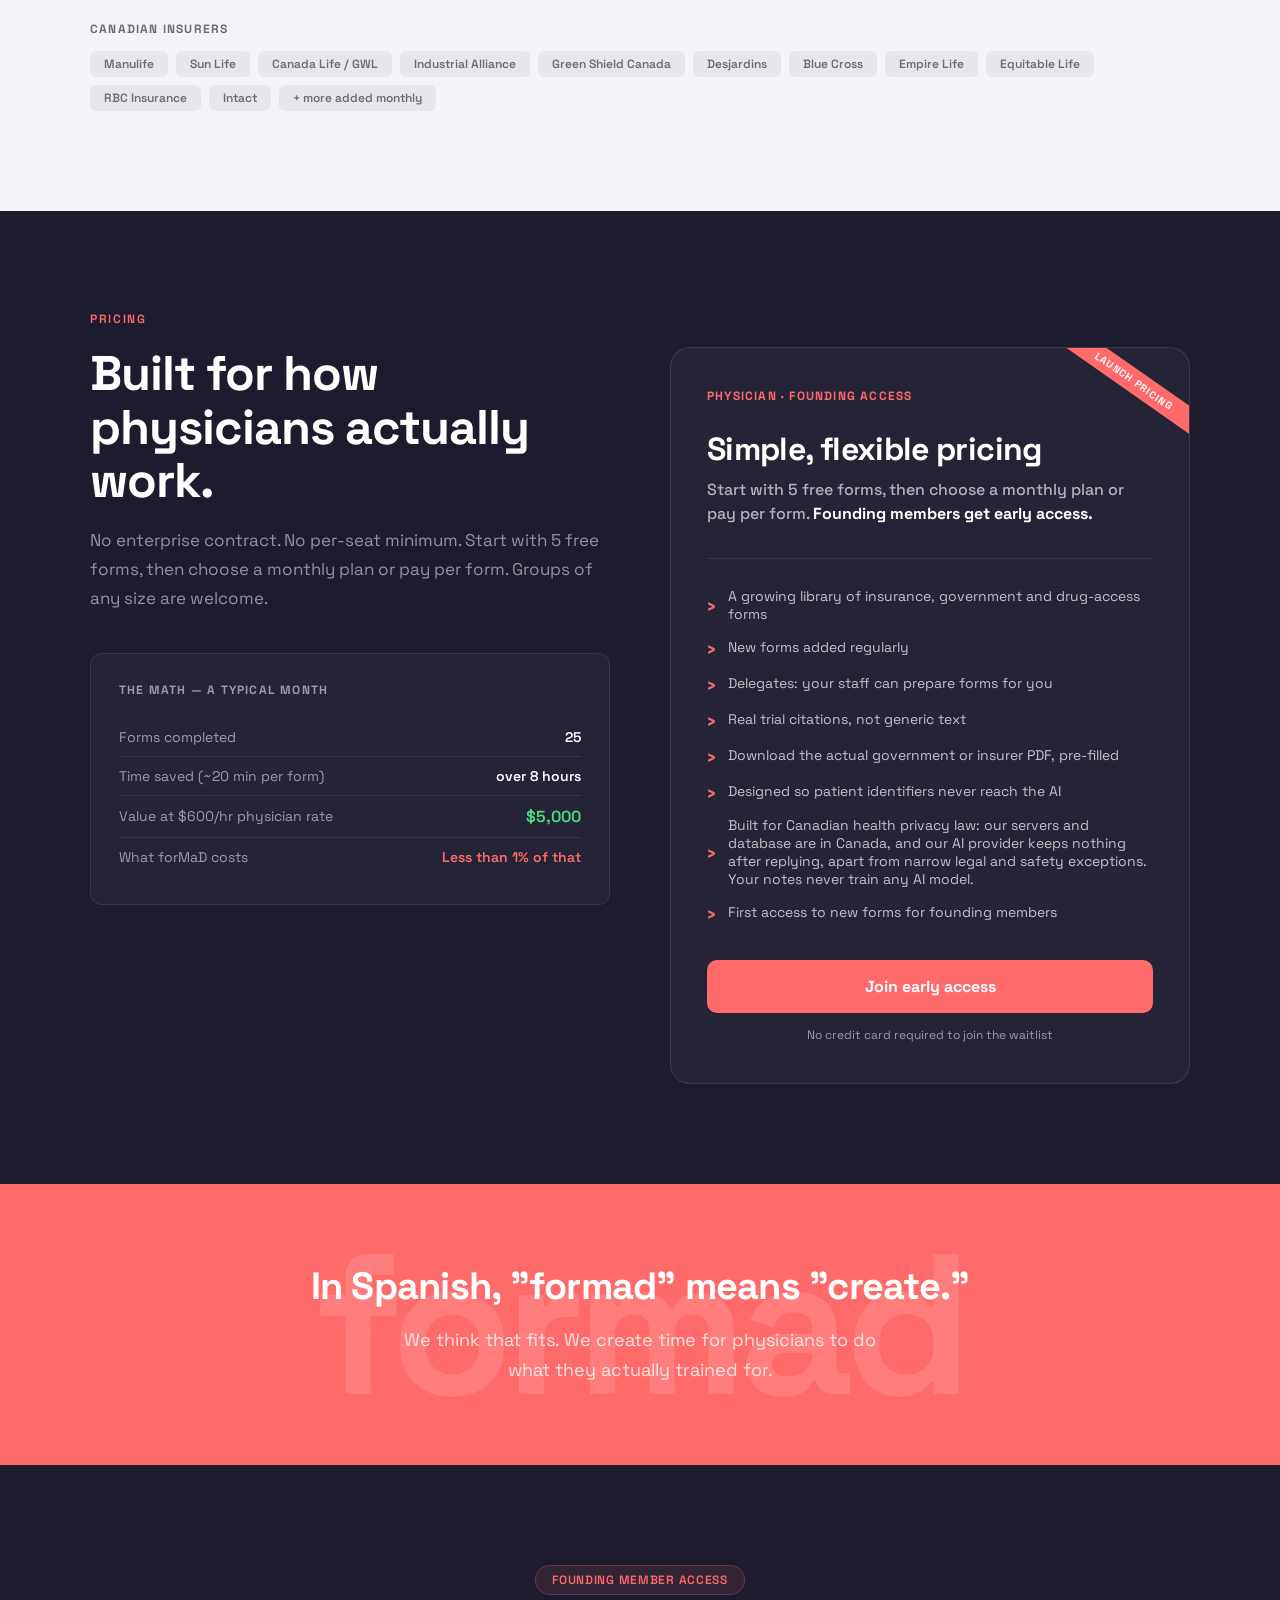
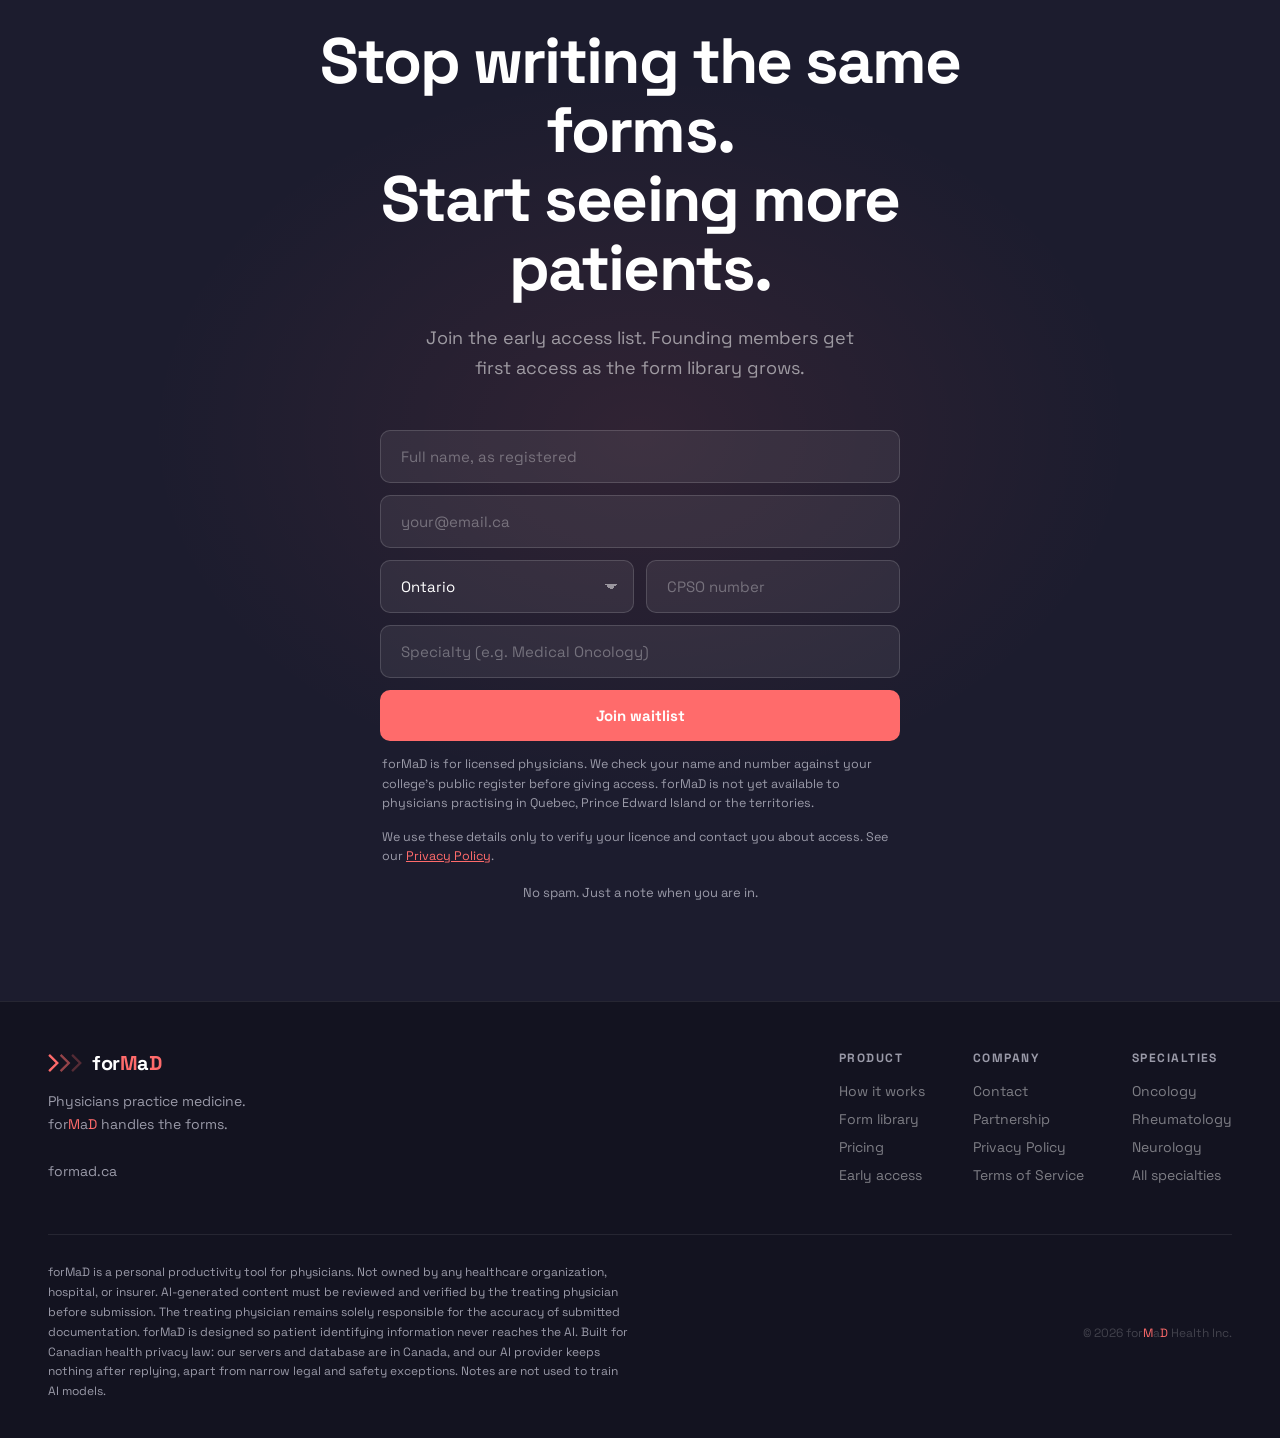
==== commit fd1a273f: "Terms and Privacy match the app; home page claims corrected Terms: one Physician per account (2.3); " ====
--- a/index.html
+++ b/index.html
@@ -929,9 +929,9 @@
           <p class="step-desc">
             Set up your profile once: name, CPSO number, hospital, contact details.
             <strong>Every form auto-fills the physician's Section 1 from that moment forward.</strong>
-            Group practices share a central provider directory so every physician in the group is always up to date.
+            Staff who support you can be added as delegates to prepare forms on your behalf.
           </p>
-          <span class="step-pill">Provider directory shared across your group</span>
+          <span class="step-pill">Delegates for your staff</span>
         </div>
       </div>
 
@@ -982,14 +982,14 @@
             <div class="pillar-dot"></div>
             <div>
               <strong>De-identified by design</strong>
-              <span>You paste clinical context, not patient records. Diagnosis, disease state, treatment history. That is all the AI ever sees.</span>
+              <span>You paste clinical context, not patient records. Diagnosis, disease state, treatment history. forMaD is designed so that is all the AI sees.</span>
             </div>
           </div>
           <div class="pillar">
             <div class="pillar-dot"></div>
             <div>
               <strong>Your data stays private</strong>
-              <span>Built for Canadian health privacy law: our servers and database are in Canada, and our AI provider keeps nothing after replying. Your notes are never used to train any AI model.</span>
+              <span>Built for Canadian health privacy law: our servers and database are in Canada, and our AI provider keeps nothing after replying, apart from narrow legal and safety exceptions. Your notes are never used to train any AI model.</span>
             </div>
           </div>
           <div class="pillar">
@@ -1128,17 +1128,17 @@
           <div class="plan-price">
             <span class="price-big">Simple, flexible pricing</span>
           </div>
-          <div class="price-form">Start with 5 free forms, then choose a monthly plan or pay per form. <strong>Founding members lock in launch rates.</strong></div>
+          <div class="price-form">Start with 5 free forms, then choose a monthly plan or pay per form. <strong>Founding members get early access.</strong></div>
           <div class="plan-div"></div>
           <div class="plan-feats">
             <div class="plan-feat">A growing library of insurance, government and drug-access forms</div>
             <div class="plan-feat">New forms added regularly</div>
-            <div class="plan-feat">Provider directory shared with your group</div>
+            <div class="plan-feat">Delegates: your staff can prepare forms for you</div>
             <div class="plan-feat">Real trial citations, not generic text</div>
             <div class="plan-feat">Download the actual government or insurer PDF, pre-filled</div>
             <div class="plan-feat">Designed so patient identifiers never reach the AI</div>
-            <div class="plan-feat">Built for Canadian health privacy law: our servers and database are in Canada, and our AI provider keeps nothing after replying. Your notes never train any AI model.</div>
-            <div class="plan-feat">Launch pricing locked in for founding members</div>
+            <div class="plan-feat">Built for Canadian health privacy law: our servers and database are in Canada, and our AI provider keeps nothing after replying, apart from narrow legal and safety exceptions. Your notes never train any AI model.</div>
+            <div class="plan-feat">First access to new forms for founding members</div>
           </div>
           <a href="#early-access" class="plan-btn">Join early access</a>
           <div class="plan-note">No credit card required to join the waitlist</div>
@@ -1165,7 +1165,7 @@
       Stop writing the same forms.<br>Start seeing more patients.
     </h2>
     <p class="cta-sub fu">
-      Join the early access list. Founding members lock in launch pricing permanently and get first access as the form library grows.
+      Join the early access list. Founding members get first access as the form library grows.
     </p>
     <form class="join-form fu" onsubmit="handleSubmit(event)" novalidate>
       <input type="text" class="email-in wide" placeholder="Full name, as registered" aria-label="Full name, as registered with your college" required autocomplete="name" maxlength="120" id="nameIn">
@@ -1233,7 +1233,7 @@
 
   <div class="footer-bottom">
     <div class="footer-legal">
-      forMaD is a personal productivity tool for physicians. Not owned by any healthcare organization, hospital, or insurer. AI-generated content must be reviewed and verified by the treating physician before submission. The treating physician remains solely responsible for the accuracy of submitted documentation. forMaD is designed so patient identifying information never reaches the AI. Built for Canadian health privacy law: our servers and database are in Canada, and our AI provider keeps nothing after replying. Notes are not used to train AI models.
+      forMaD is a personal productivity tool for physicians. Not owned by any healthcare organization, hospital, or insurer. AI-generated content must be reviewed and verified by the treating physician before submission. The treating physician remains solely responsible for the accuracy of submitted documentation. forMaD is designed so patient identifying information never reaches the AI. Built for Canadian health privacy law: our servers and database are in Canada, and our AI provider keeps nothing after replying, apart from narrow legal and safety exceptions. Notes are not used to train AI models.
     </div>
     <div class="footer-corp">© 2026 for<em class="wm">M</em>a<em class="wm">D</em> Health Inc.</div>
   </div>
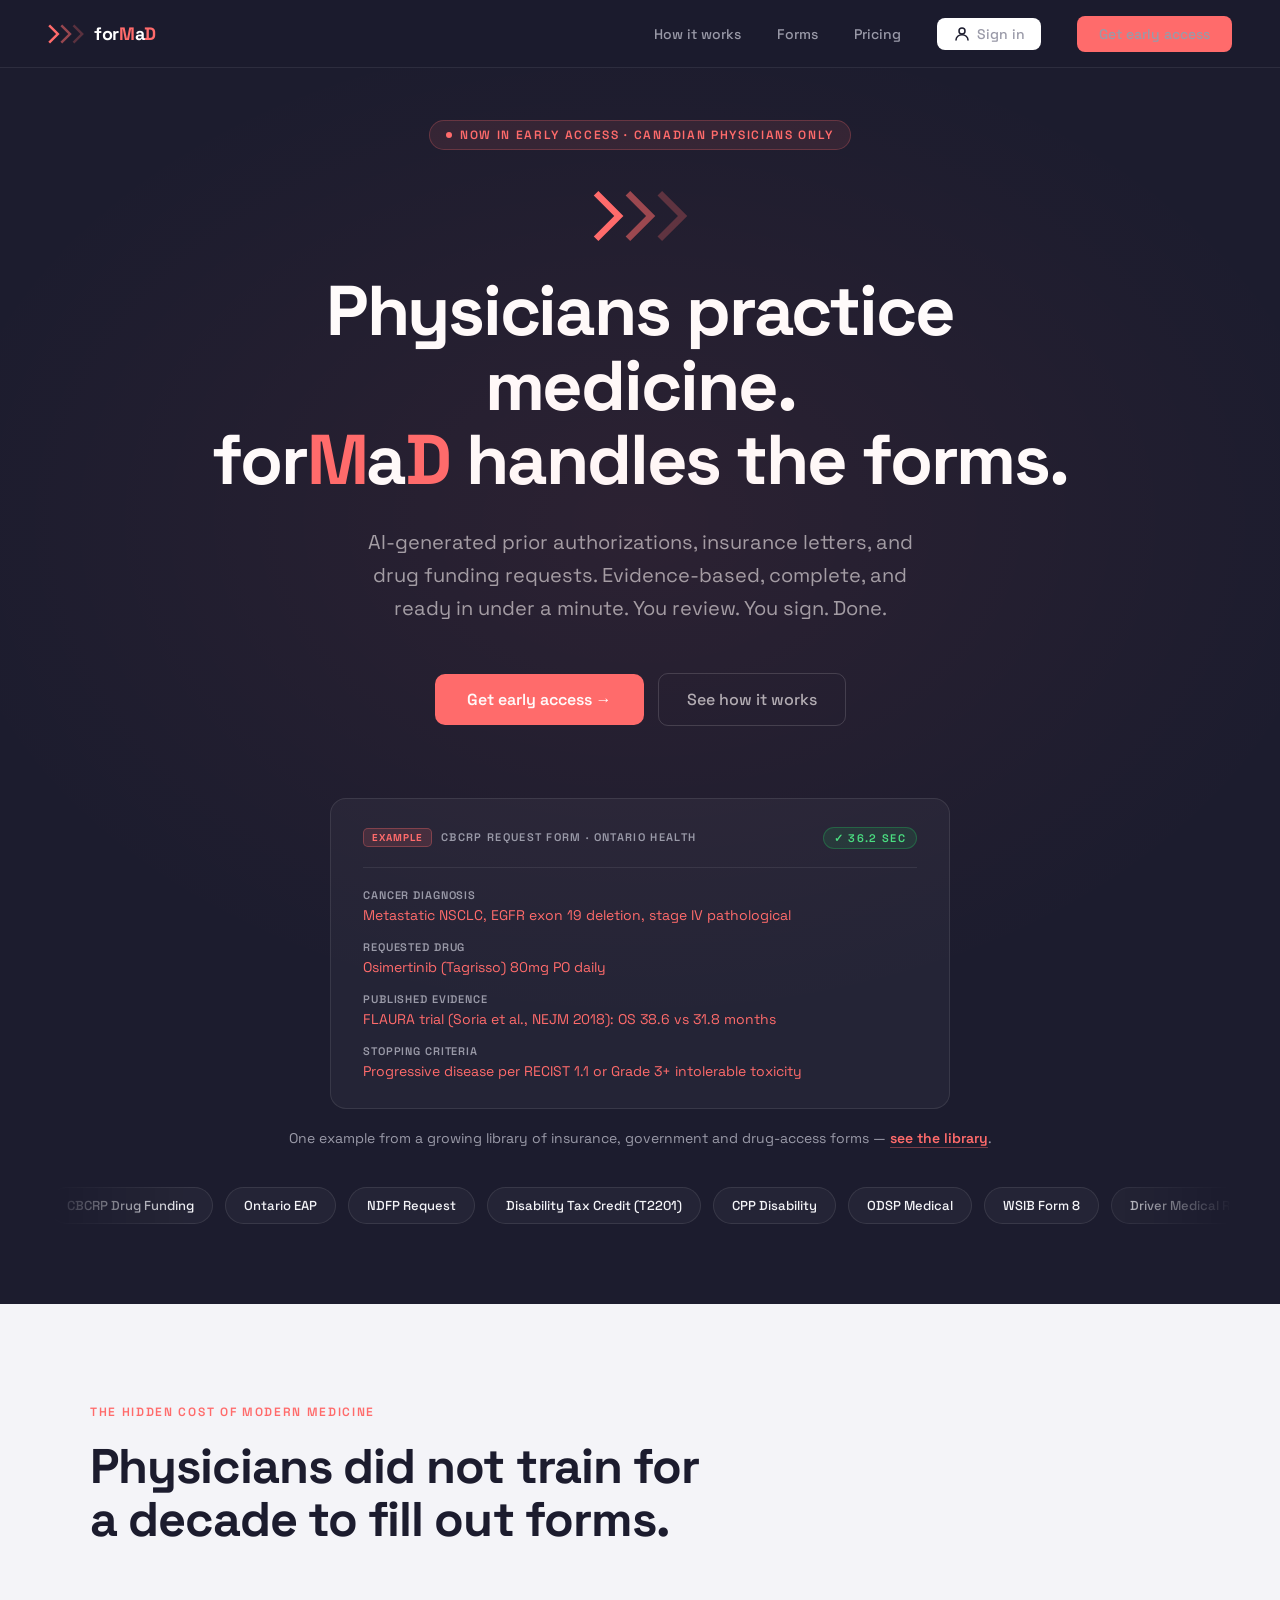
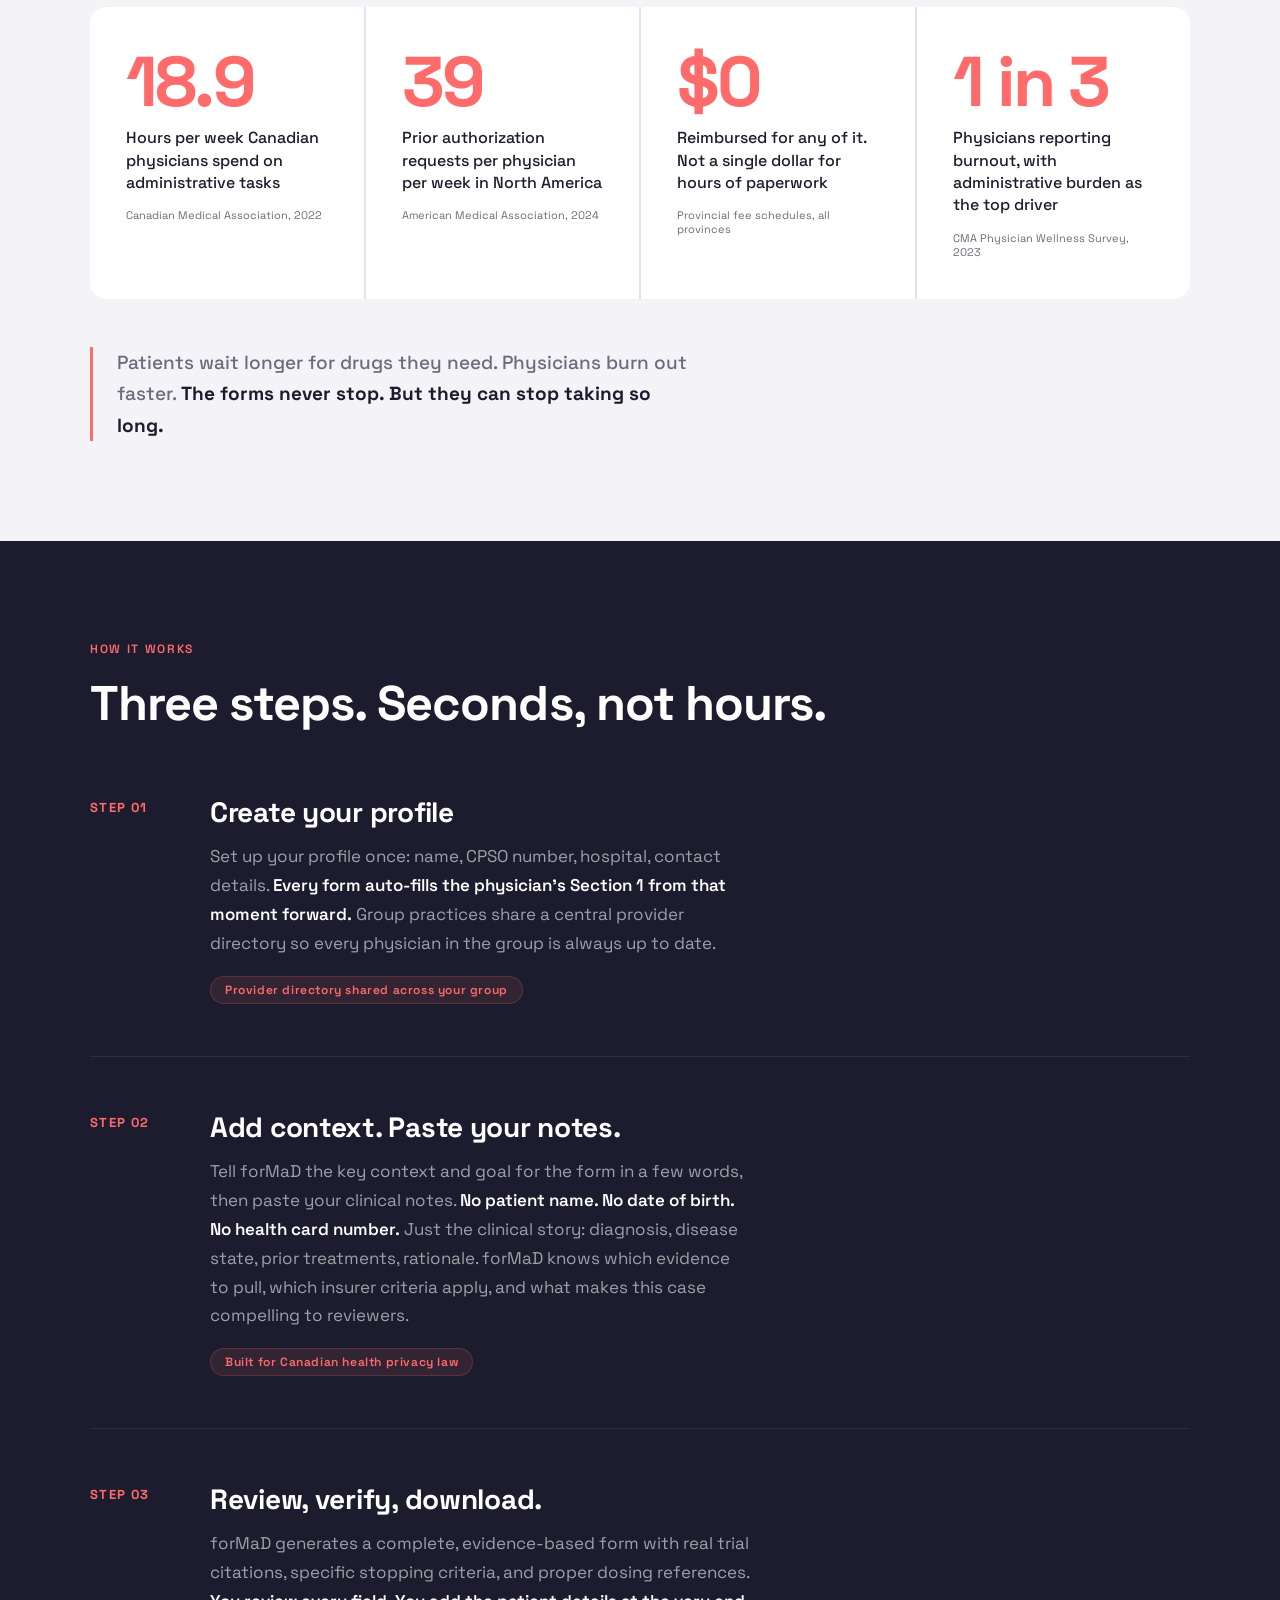
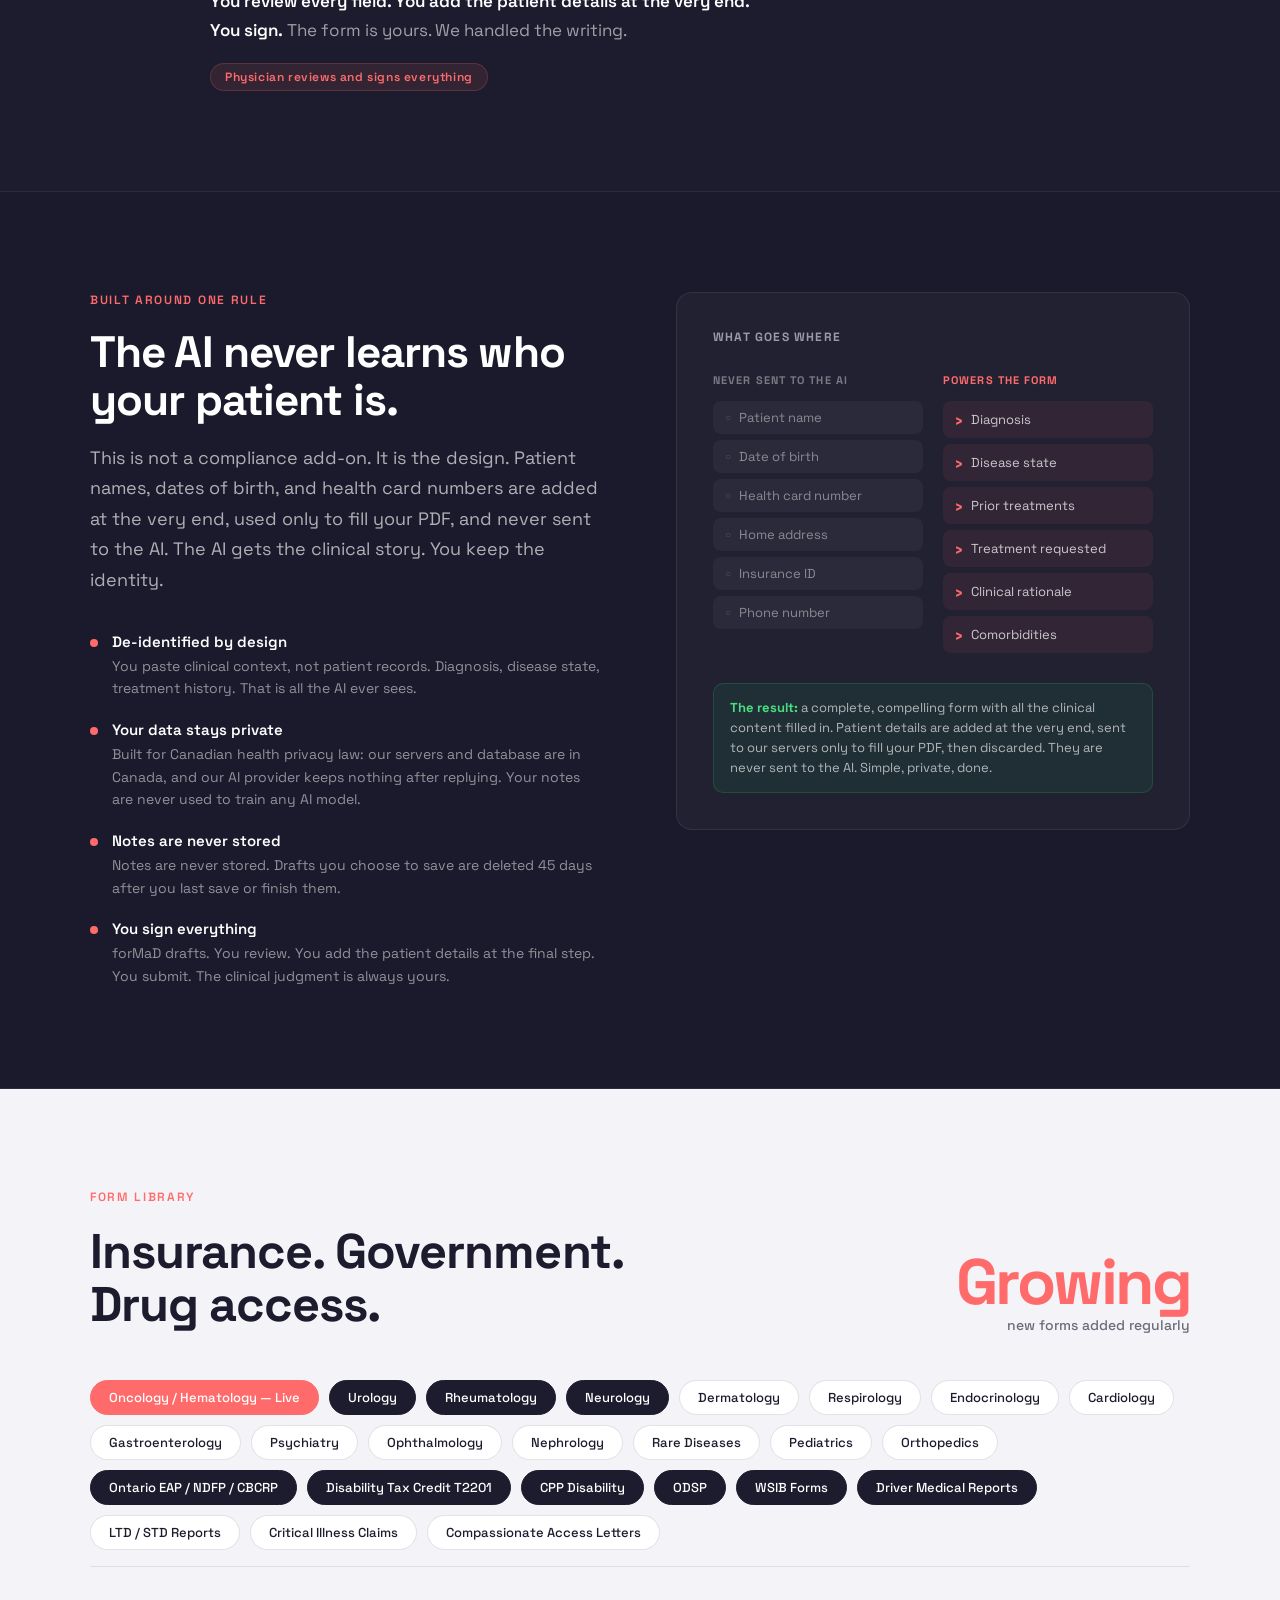
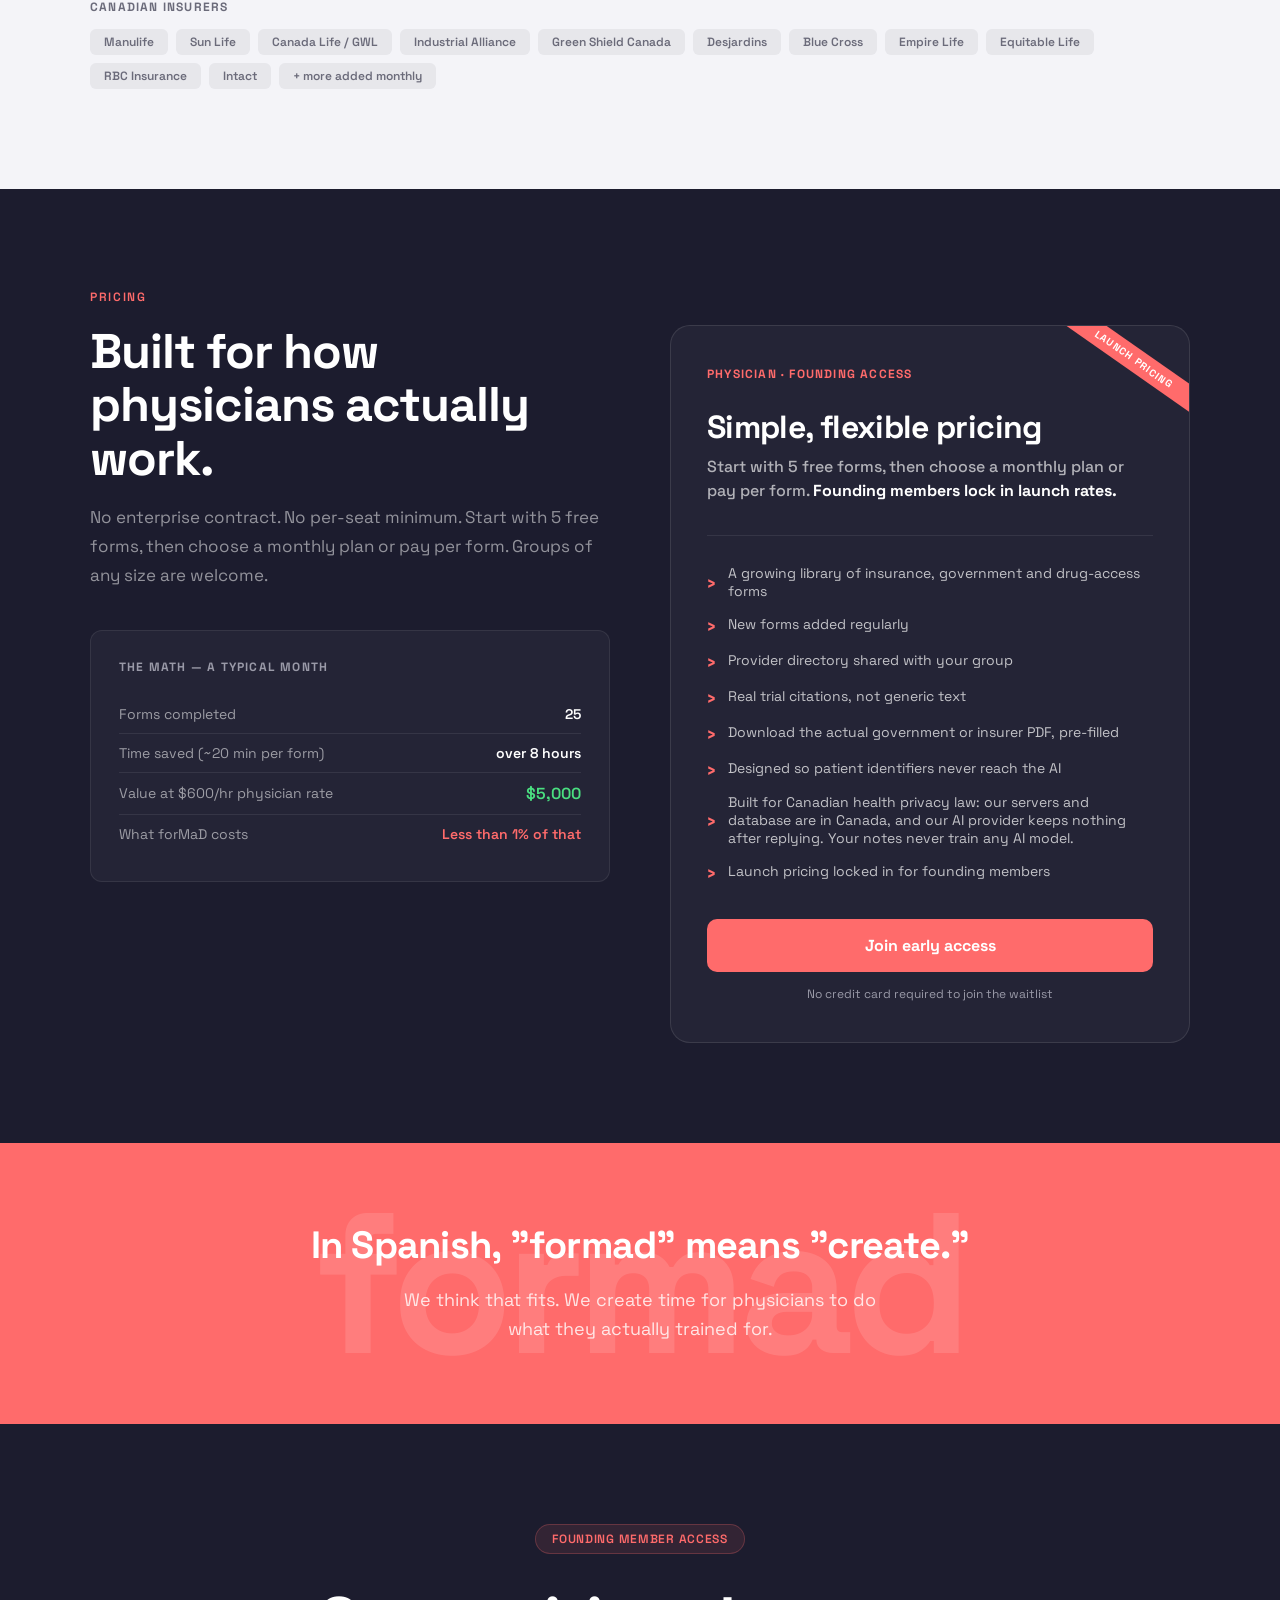
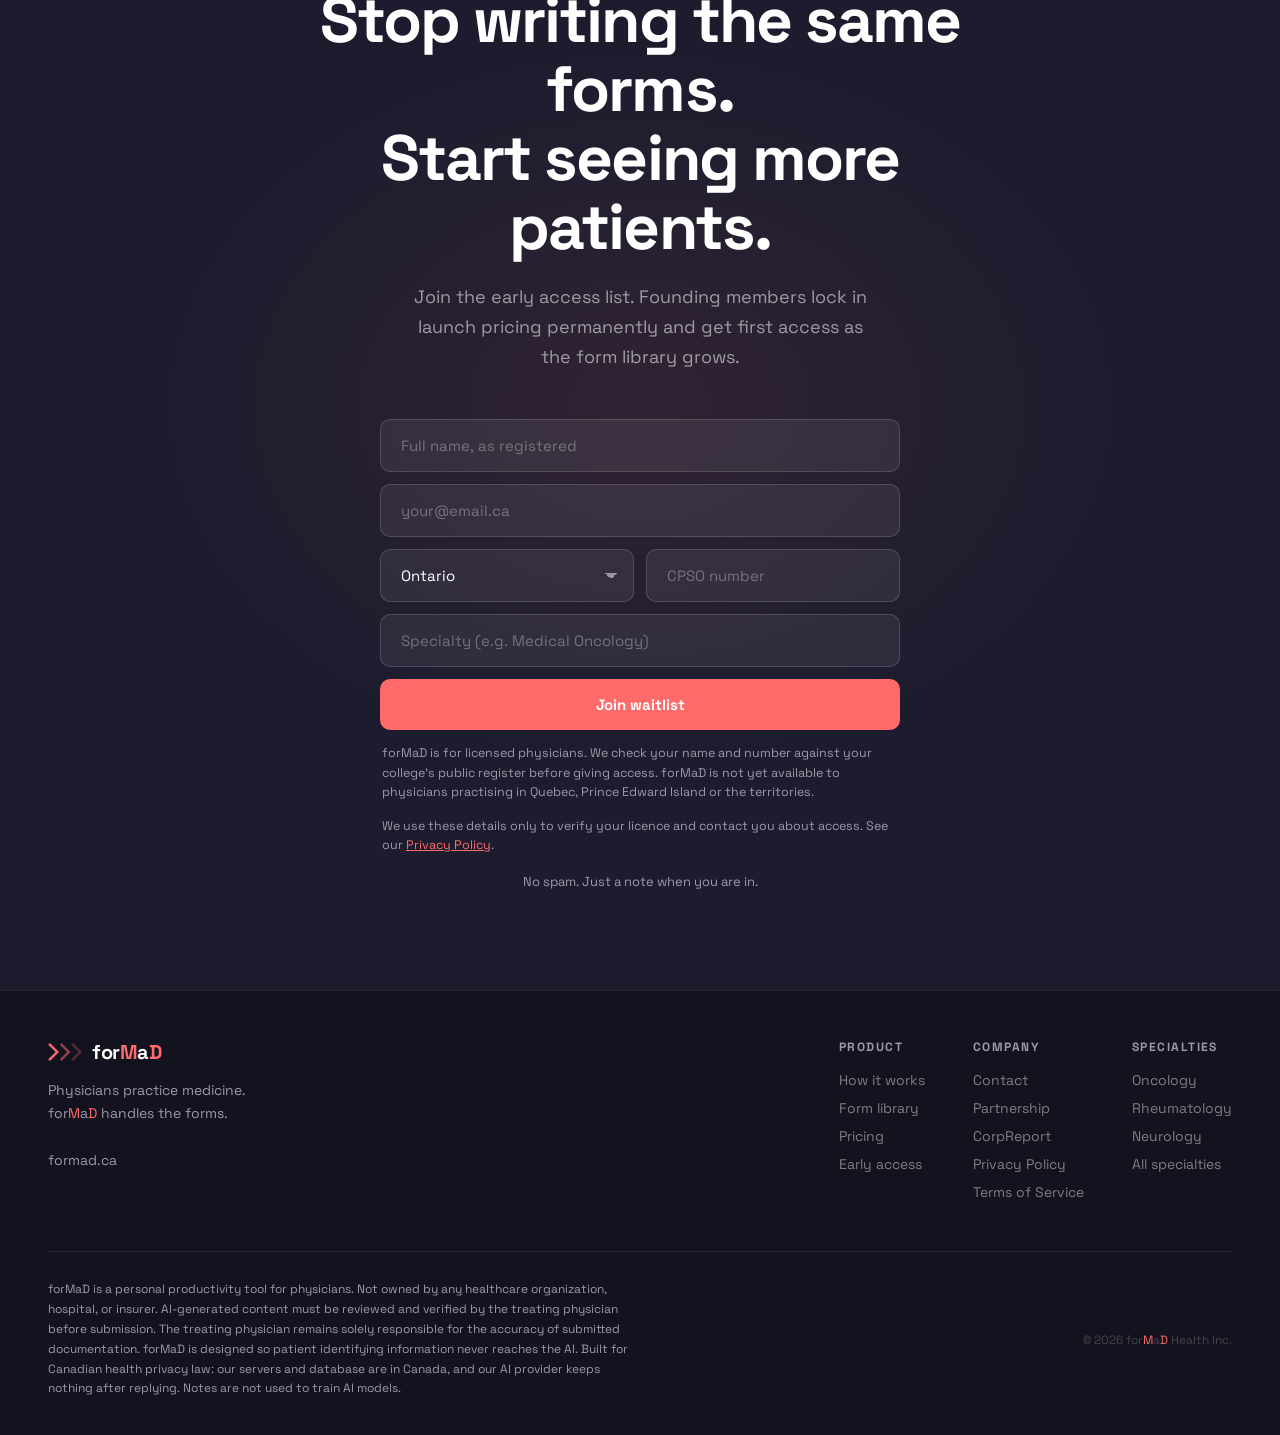
==== commit ab44e4fc: "Footer: link to CorpReport, forMaD Health's corporation documents service Co-Authored-By: Claude Opu" ====
--- a/index.html
+++ b/index.html
@@ -929,9 +929,9 @@
           <p class="step-desc">
             Set up your profile once: name, CPSO number, hospital, contact details.
             <strong>Every form auto-fills the physician's Section 1 from that moment forward.</strong>
-            Staff who support you can be added as delegates to prepare forms on your behalf.
+            Group practices share a central provider directory so every physician in the group is always up to date.
           </p>
-          <span class="step-pill">Delegates for your staff</span>
+          <span class="step-pill">Provider directory shared across your group</span>
         </div>
       </div>
 
@@ -982,14 +982,14 @@
             <div class="pillar-dot"></div>
             <div>
               <strong>De-identified by design</strong>
-              <span>You paste clinical context, not patient records. Diagnosis, disease state, treatment history. forMaD is designed so that is all the AI sees.</span>
+              <span>You paste clinical context, not patient records. Diagnosis, disease state, treatment history. That is all the AI ever sees.</span>
             </div>
           </div>
           <div class="pillar">
             <div class="pillar-dot"></div>
             <div>
               <strong>Your data stays private</strong>
-              <span>Built for Canadian health privacy law: our servers and database are in Canada, and our AI provider keeps nothing after replying, apart from narrow legal and safety exceptions. Your notes are never used to train any AI model.</span>
+              <span>Built for Canadian health privacy law: our servers and database are in Canada, and our AI provider keeps nothing after replying. Your notes are never used to train any AI model.</span>
             </div>
           </div>
           <div class="pillar">
@@ -1128,17 +1128,17 @@
           <div class="plan-price">
             <span class="price-big">Simple, flexible pricing</span>
           </div>
-          <div class="price-form">Start with 5 free forms, then choose a monthly plan or pay per form. <strong>Founding members get early access.</strong></div>
+          <div class="price-form">Start with 5 free forms, then choose a monthly plan or pay per form. <strong>Founding members lock in launch rates.</strong></div>
           <div class="plan-div"></div>
           <div class="plan-feats">
             <div class="plan-feat">A growing library of insurance, government and drug-access forms</div>
             <div class="plan-feat">New forms added regularly</div>
-            <div class="plan-feat">Delegates: your staff can prepare forms for you</div>
+            <div class="plan-feat">Provider directory shared with your group</div>
             <div class="plan-feat">Real trial citations, not generic text</div>
             <div class="plan-feat">Download the actual government or insurer PDF, pre-filled</div>
             <div class="plan-feat">Designed so patient identifiers never reach the AI</div>
-            <div class="plan-feat">Built for Canadian health privacy law: our servers and database are in Canada, and our AI provider keeps nothing after replying, apart from narrow legal and safety exceptions. Your notes never train any AI model.</div>
-            <div class="plan-feat">First access to new forms for founding members</div>
+            <div class="plan-feat">Built for Canadian health privacy law: our servers and database are in Canada, and our AI provider keeps nothing after replying. Your notes never train any AI model.</div>
+            <div class="plan-feat">Launch pricing locked in for founding members</div>
           </div>
           <a href="#early-access" class="plan-btn">Join early access</a>
           <div class="plan-note">No credit card required to join the waitlist</div>
@@ -1165,7 +1165,7 @@
       Stop writing the same forms.<br>Start seeing more patients.
     </h2>
     <p class="cta-sub fu">
-      Join the early access list. Founding members get first access as the form library grows.
+      Join the early access list. Founding members lock in launch pricing permanently and get first access as the form library grows.
     </p>
     <form class="join-form fu" onsubmit="handleSubmit(event)" novalidate>
       <input type="text" class="email-in wide" placeholder="Full name, as registered" aria-label="Full name, as registered with your college" required autocomplete="name" maxlength="120" id="nameIn">
@@ -1218,6 +1218,7 @@
         <h4>Company</h4>
         <a href="mailto:hello@formad.ca">Contact</a>
         <a href="mailto:hello@formad.ca">Partnership</a>
+        <a href="https://corpreport.ca" title="Ontario Corporation Profile Reports for professional corporation renewals">CorpReport</a>
         <a href="/privacy">Privacy Policy</a>
         <a href="/terms">Terms of Service</a>
       </div>
@@ -1233,7 +1234,7 @@
 
   <div class="footer-bottom">
     <div class="footer-legal">
-      forMaD is a personal productivity tool for physicians. Not owned by any healthcare organization, hospital, or insurer. AI-generated content must be reviewed and verified by the treating physician before submission. The treating physician remains solely responsible for the accuracy of submitted documentation. forMaD is designed so patient identifying information never reaches the AI. Built for Canadian health privacy law: our servers and database are in Canada, and our AI provider keeps nothing after replying, apart from narrow legal and safety exceptions. Notes are not used to train AI models.
+      forMaD is a personal productivity tool for physicians. Not owned by any healthcare organization, hospital, or insurer. AI-generated content must be reviewed and verified by the treating physician before submission. The treating physician remains solely responsible for the accuracy of submitted documentation. forMaD is designed so patient identifying information never reaches the AI. Built for Canadian health privacy law: our servers and database are in Canada, and our AI provider keeps nothing after replying. Notes are not used to train AI models.
     </div>
     <div class="footer-corp">© 2026 for<em class="wm">M</em>a<em class="wm">D</em> Health Inc.</div>
   </div>
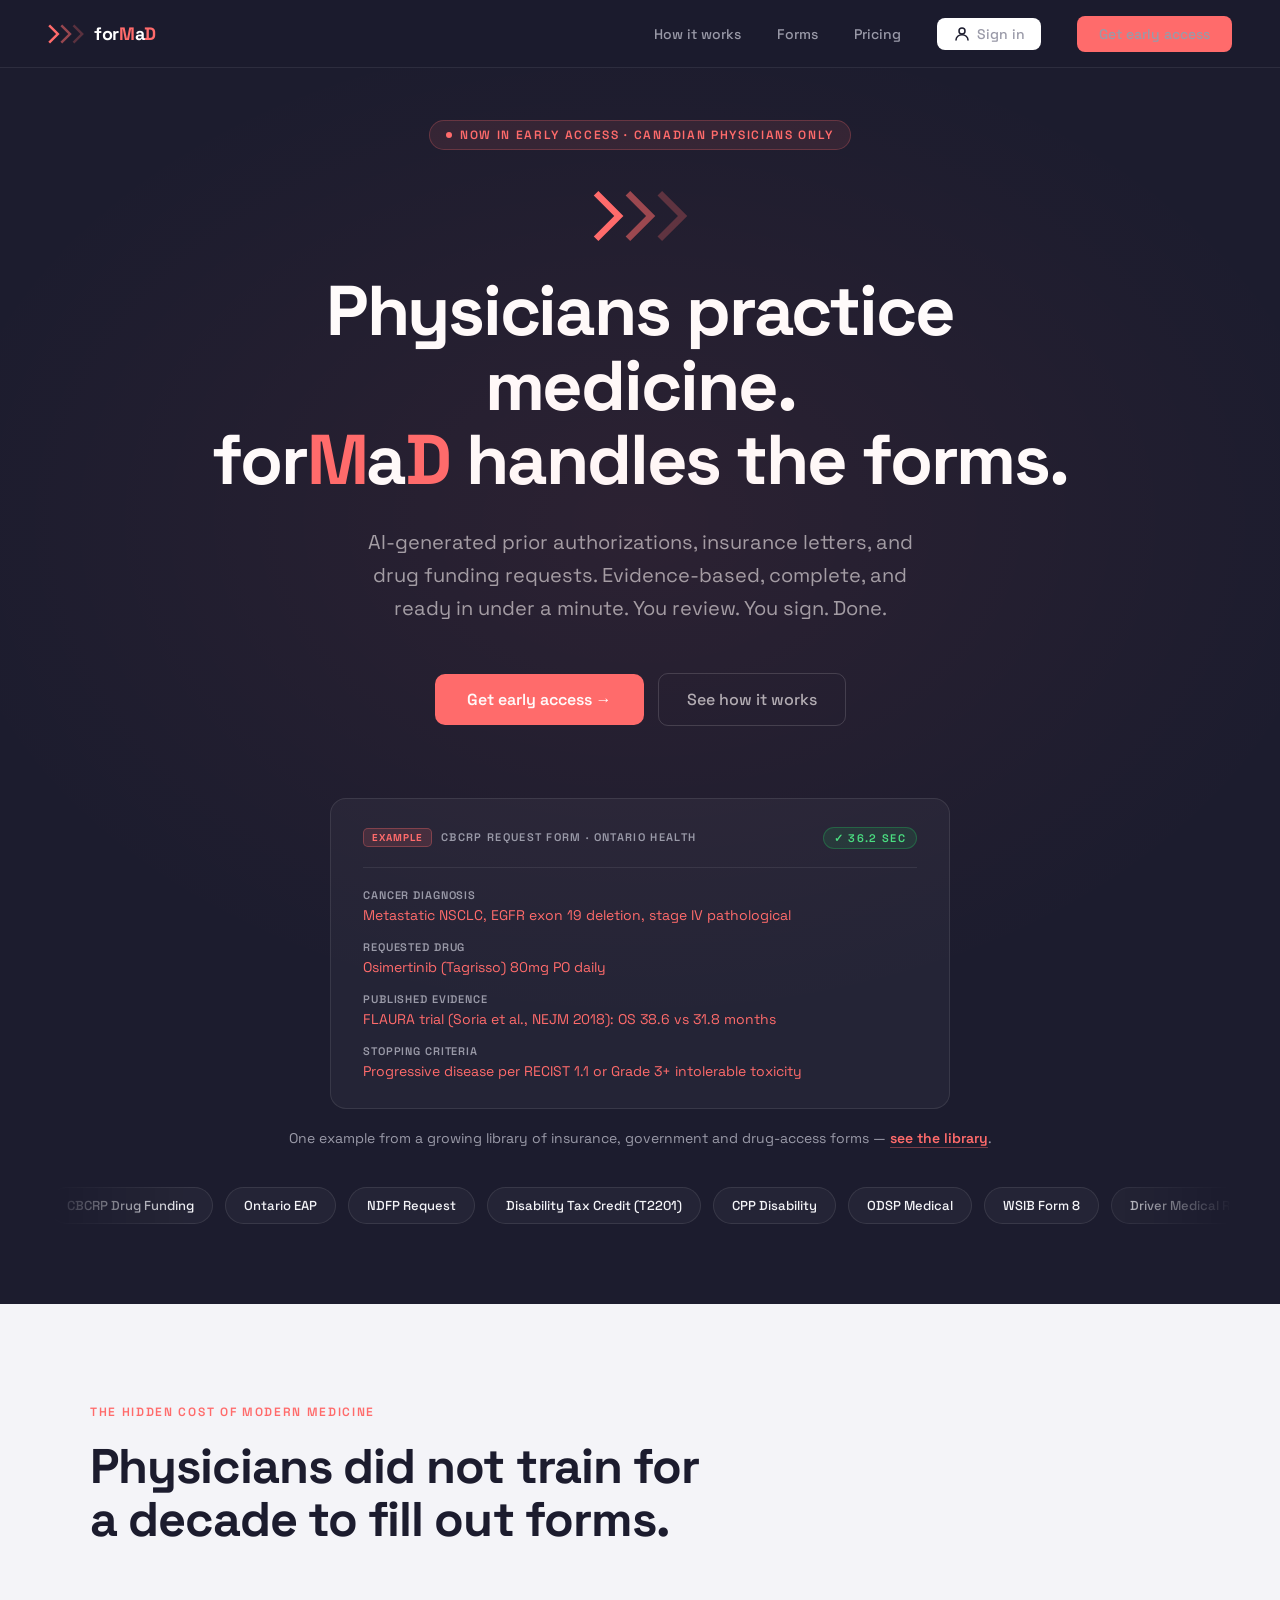
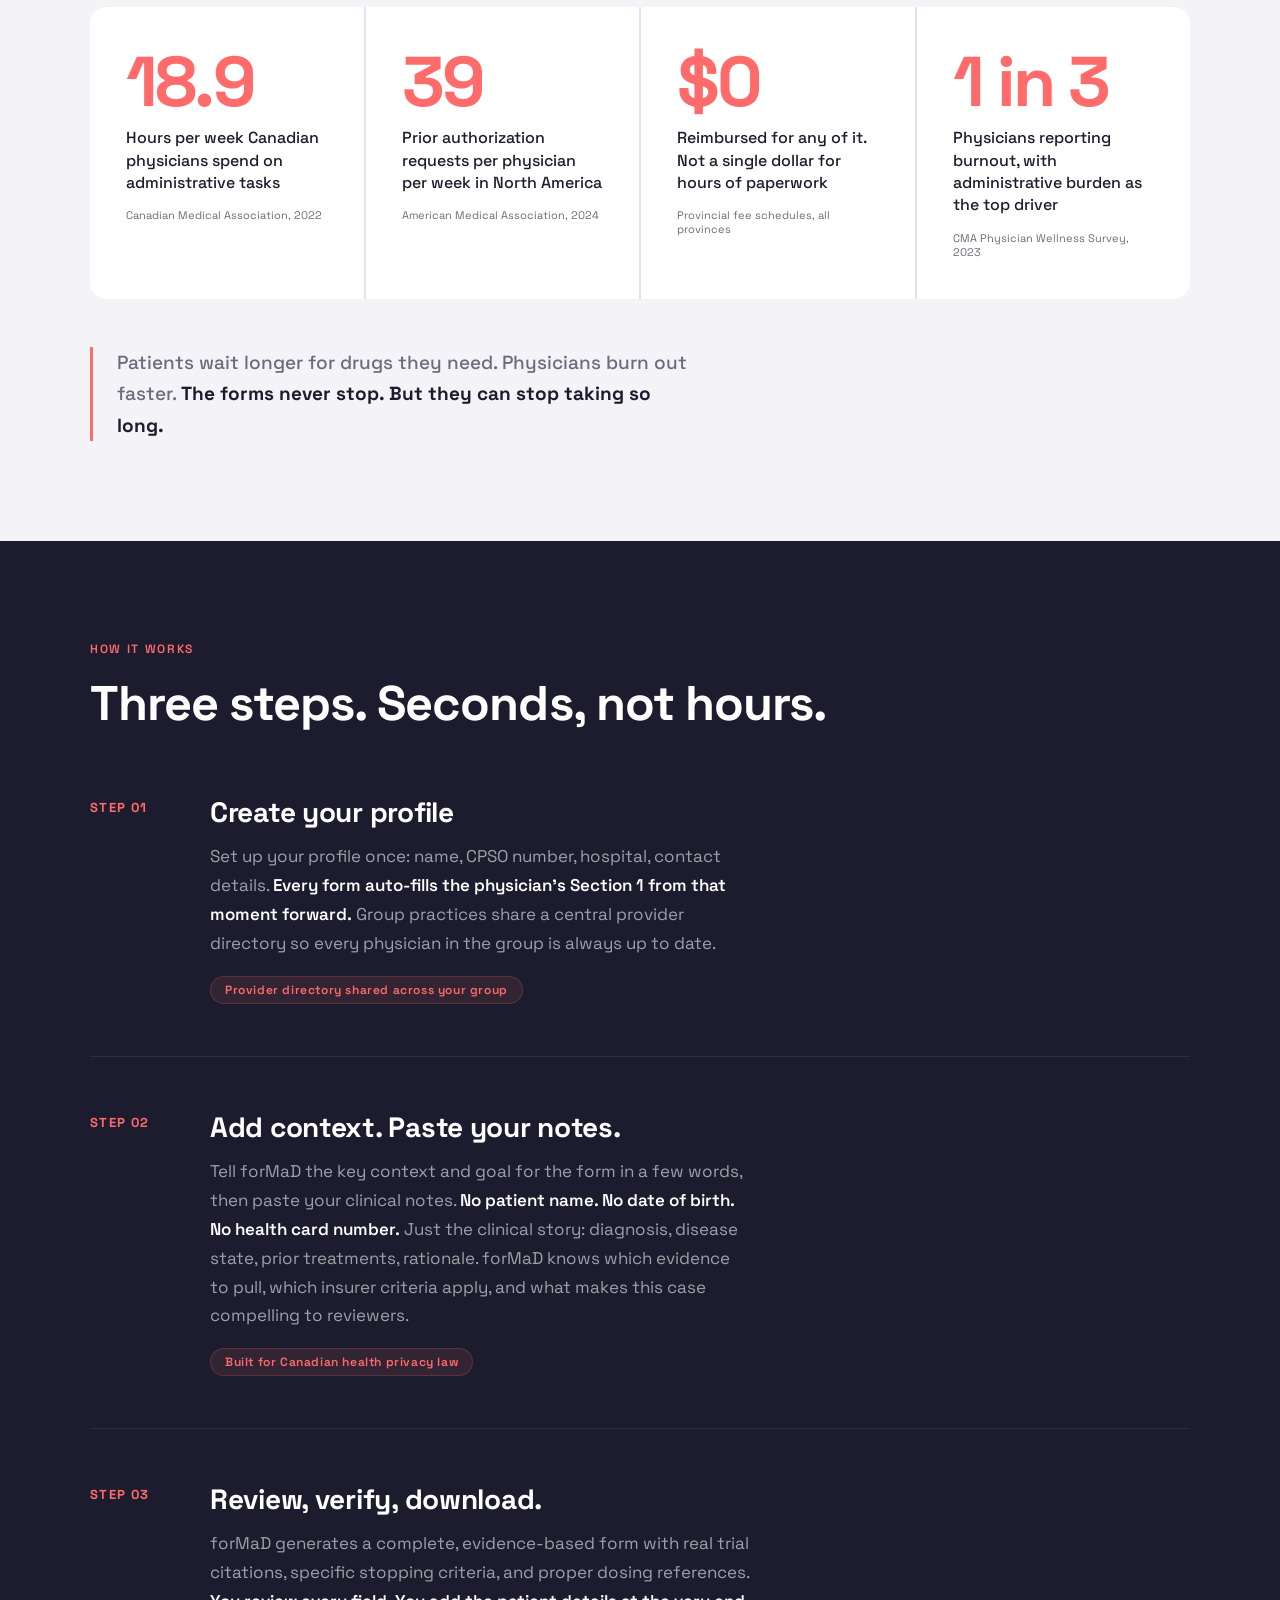
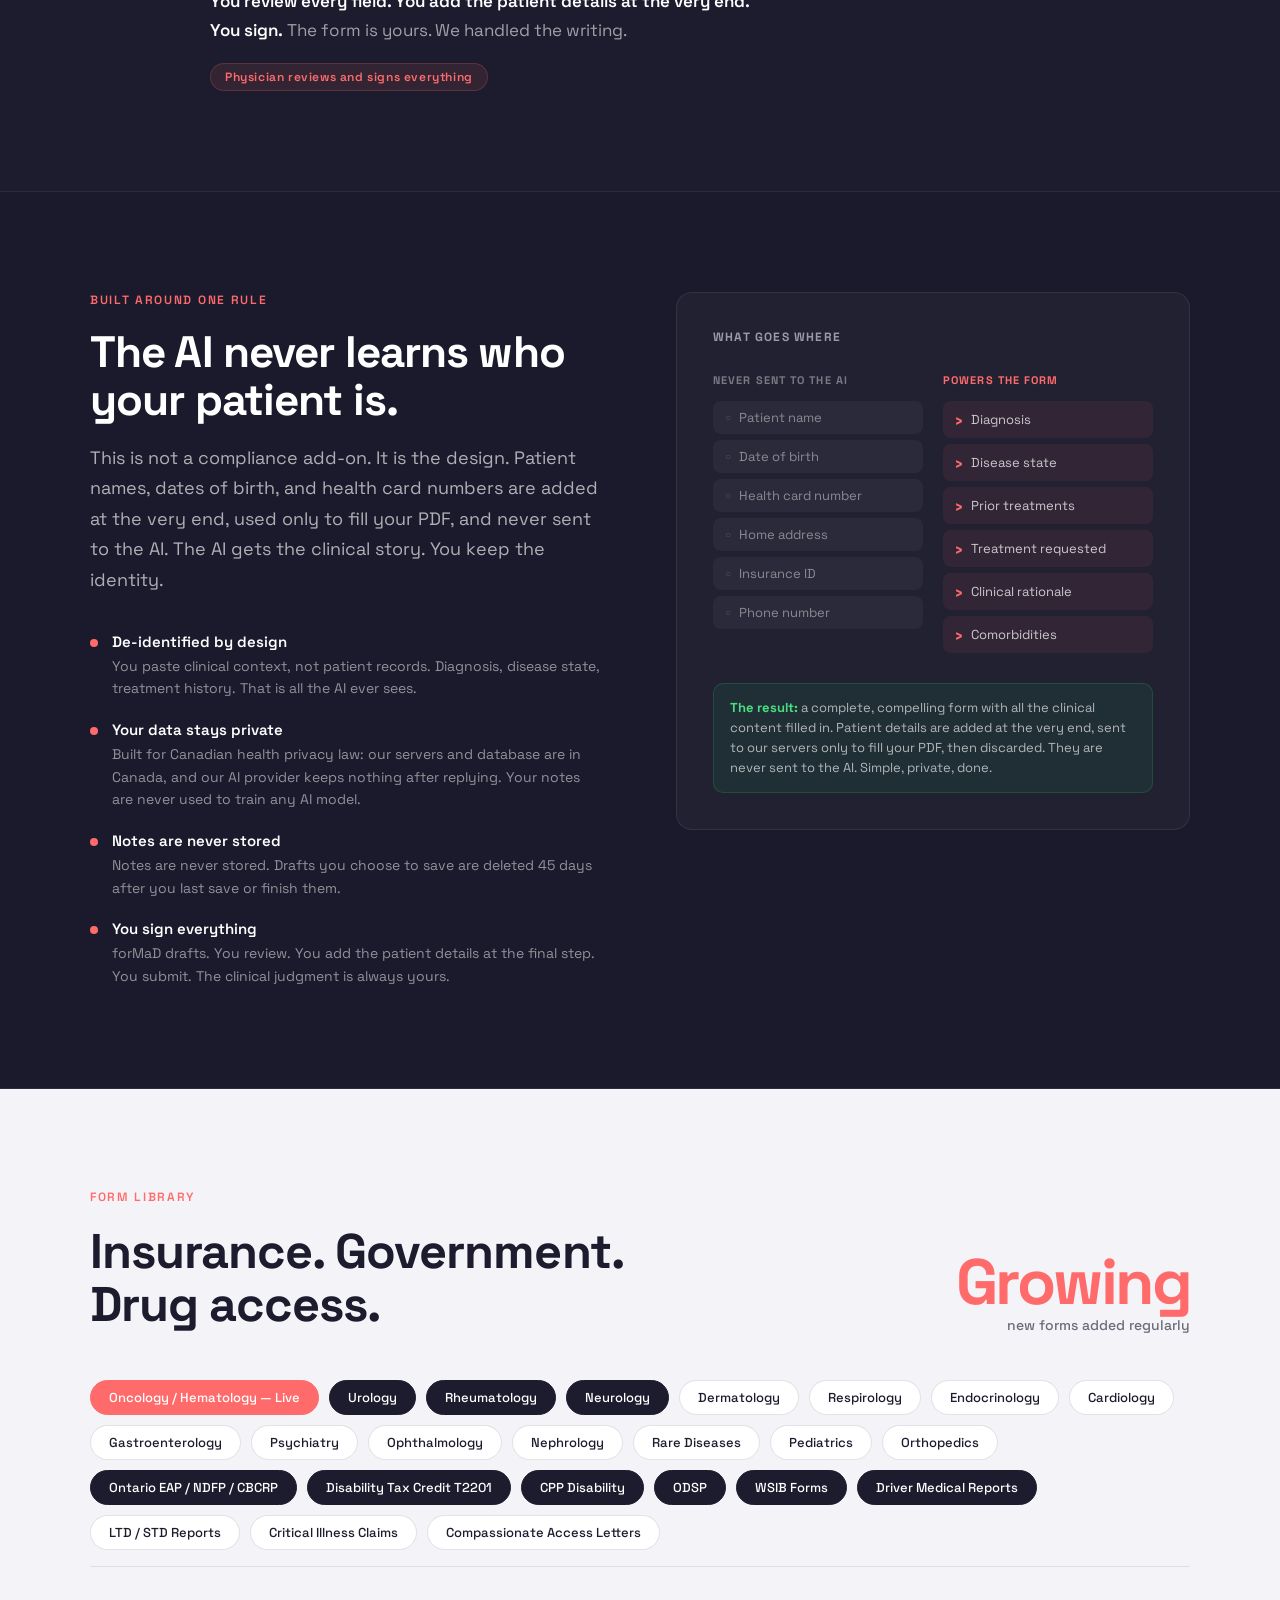
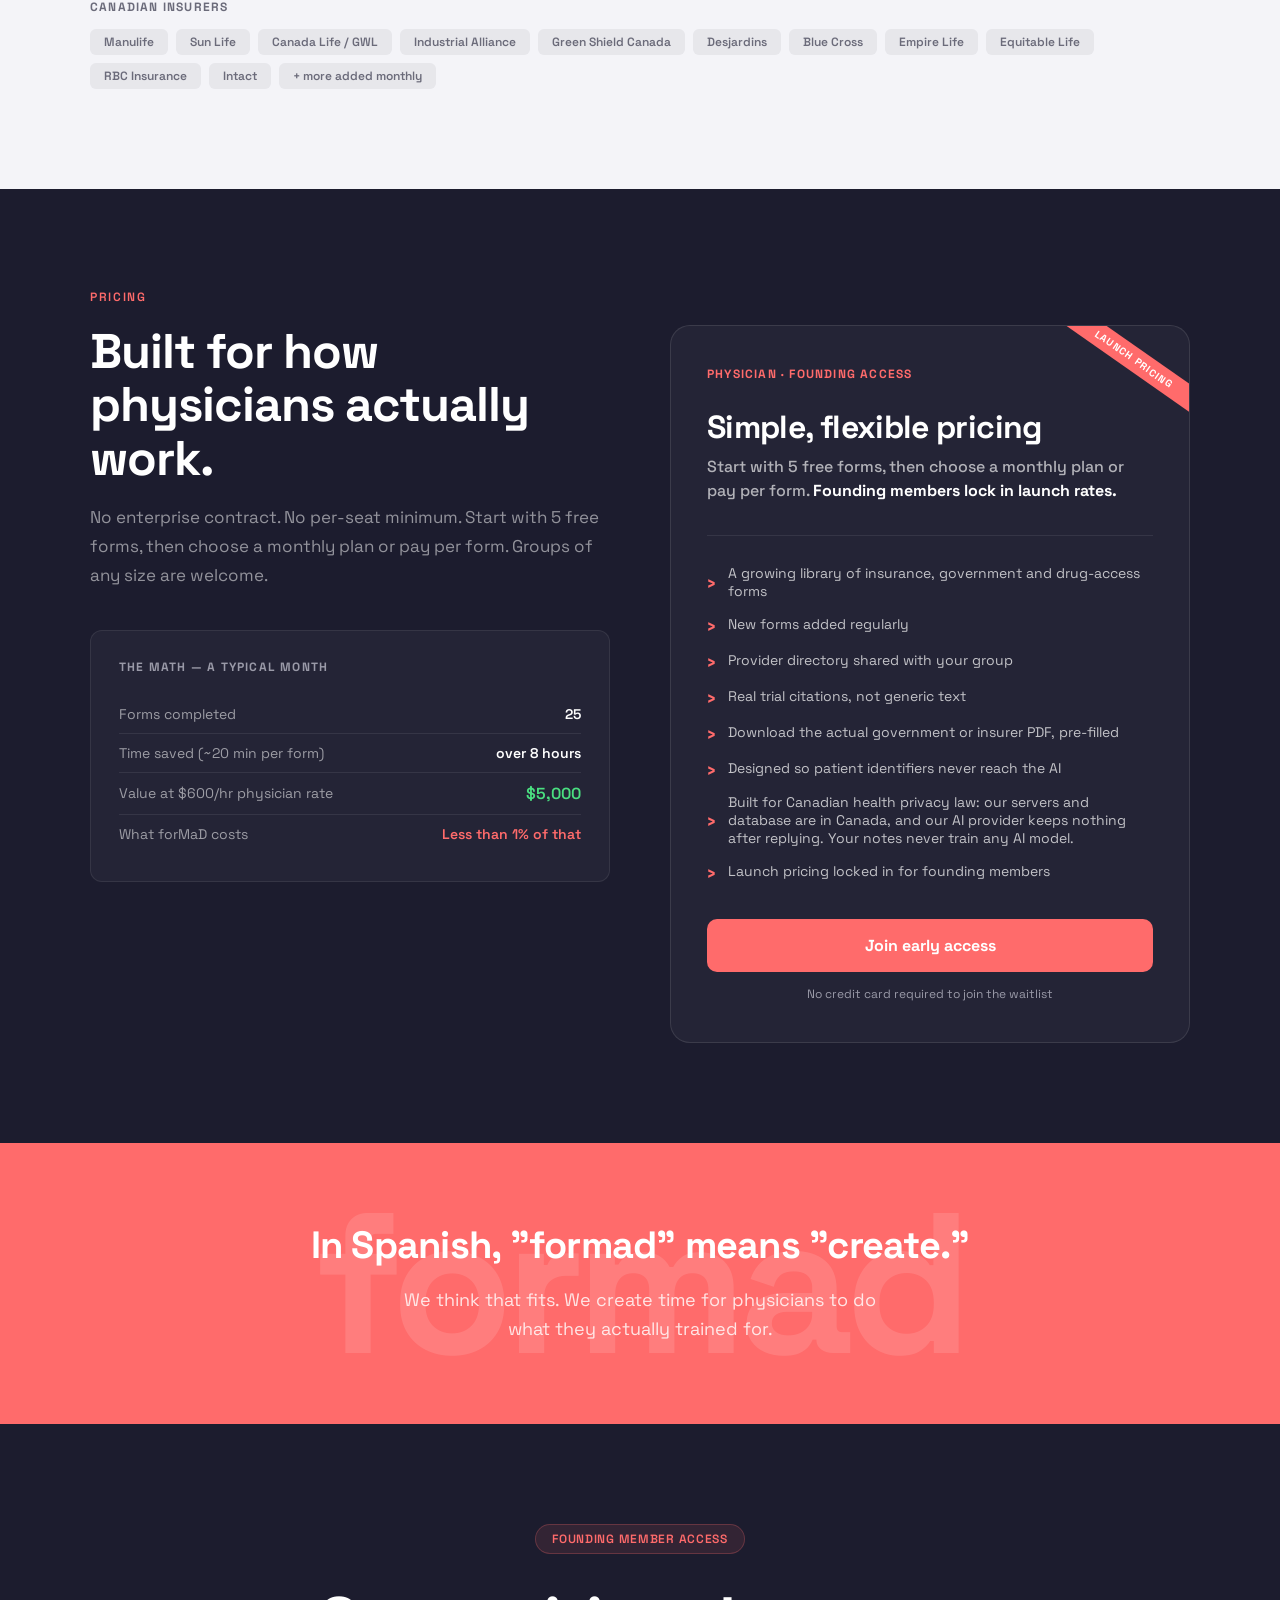
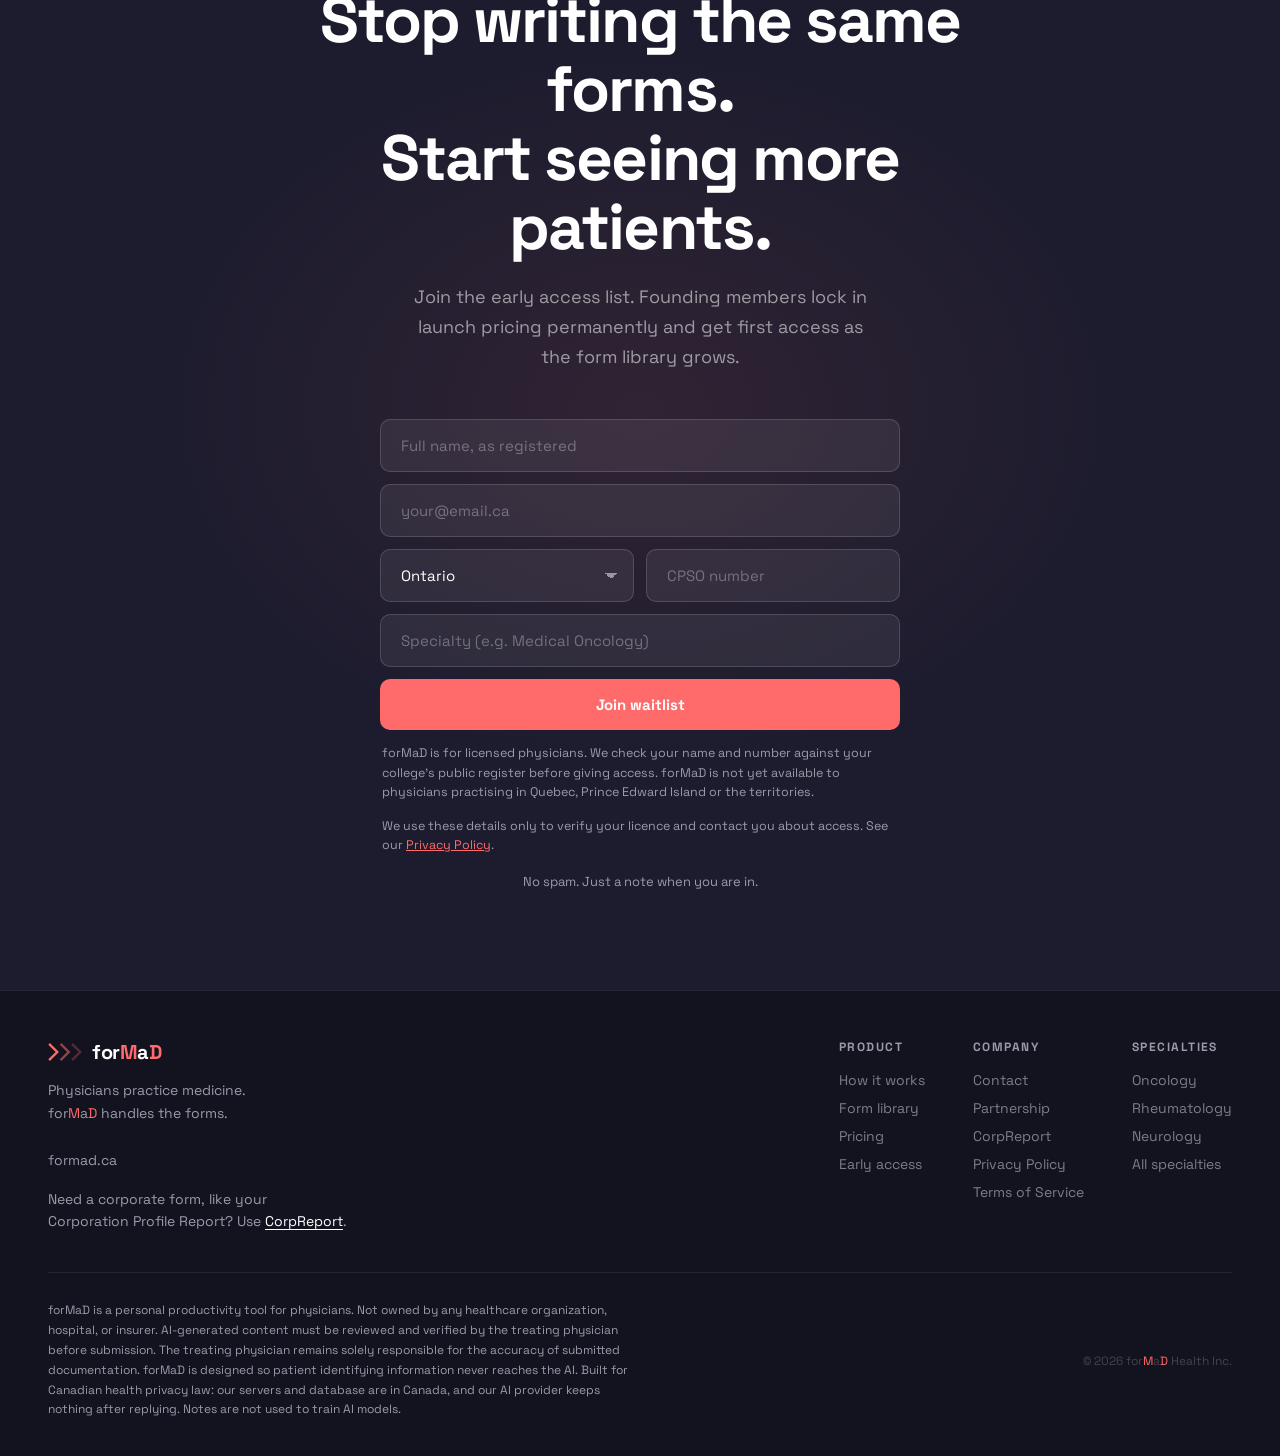
==== commit 03279913: "Footer: 'Need a corporate form, like your Corporation Profile Report? Use CorpReport.' Co-Authored-B" ====
--- a/index.html
+++ b/index.html
@@ -703,6 +703,9 @@
     .footer-wm { font-size: 20px; font-weight: 700; letter-spacing: -0.02em; color: var(--white); }
 
     .footer-tag { font-size: 14px; color: var(--muted); line-height: 1.65; }
+    .footer-cr { font-size: 14px; color: var(--muted); line-height: 1.6; margin: 16px 0 0; }
+    .footer-cr a { color: var(--white); text-decoration: underline; text-underline-offset: 3px; }
+    .footer-cr a:hover { color: var(--coral); }
 
     .footer-cols { display: flex; gap: 48px; flex-wrap: wrap; }
 
@@ -1204,6 +1207,7 @@
         for<em class="wm">M</em>a<em class="wm">D</em> handles the forms.<br><br>
         formad.ca
       </div>
+      <p class="footer-cr">Need a corporate form, like your Corporation Profile Report? Use <a href="https://corpreport.ca" title="Ontario Corporation Profile Reports for professional corporation renewals">CorpReport</a>.</p>
     </div>
 
     <div class="footer-cols">
